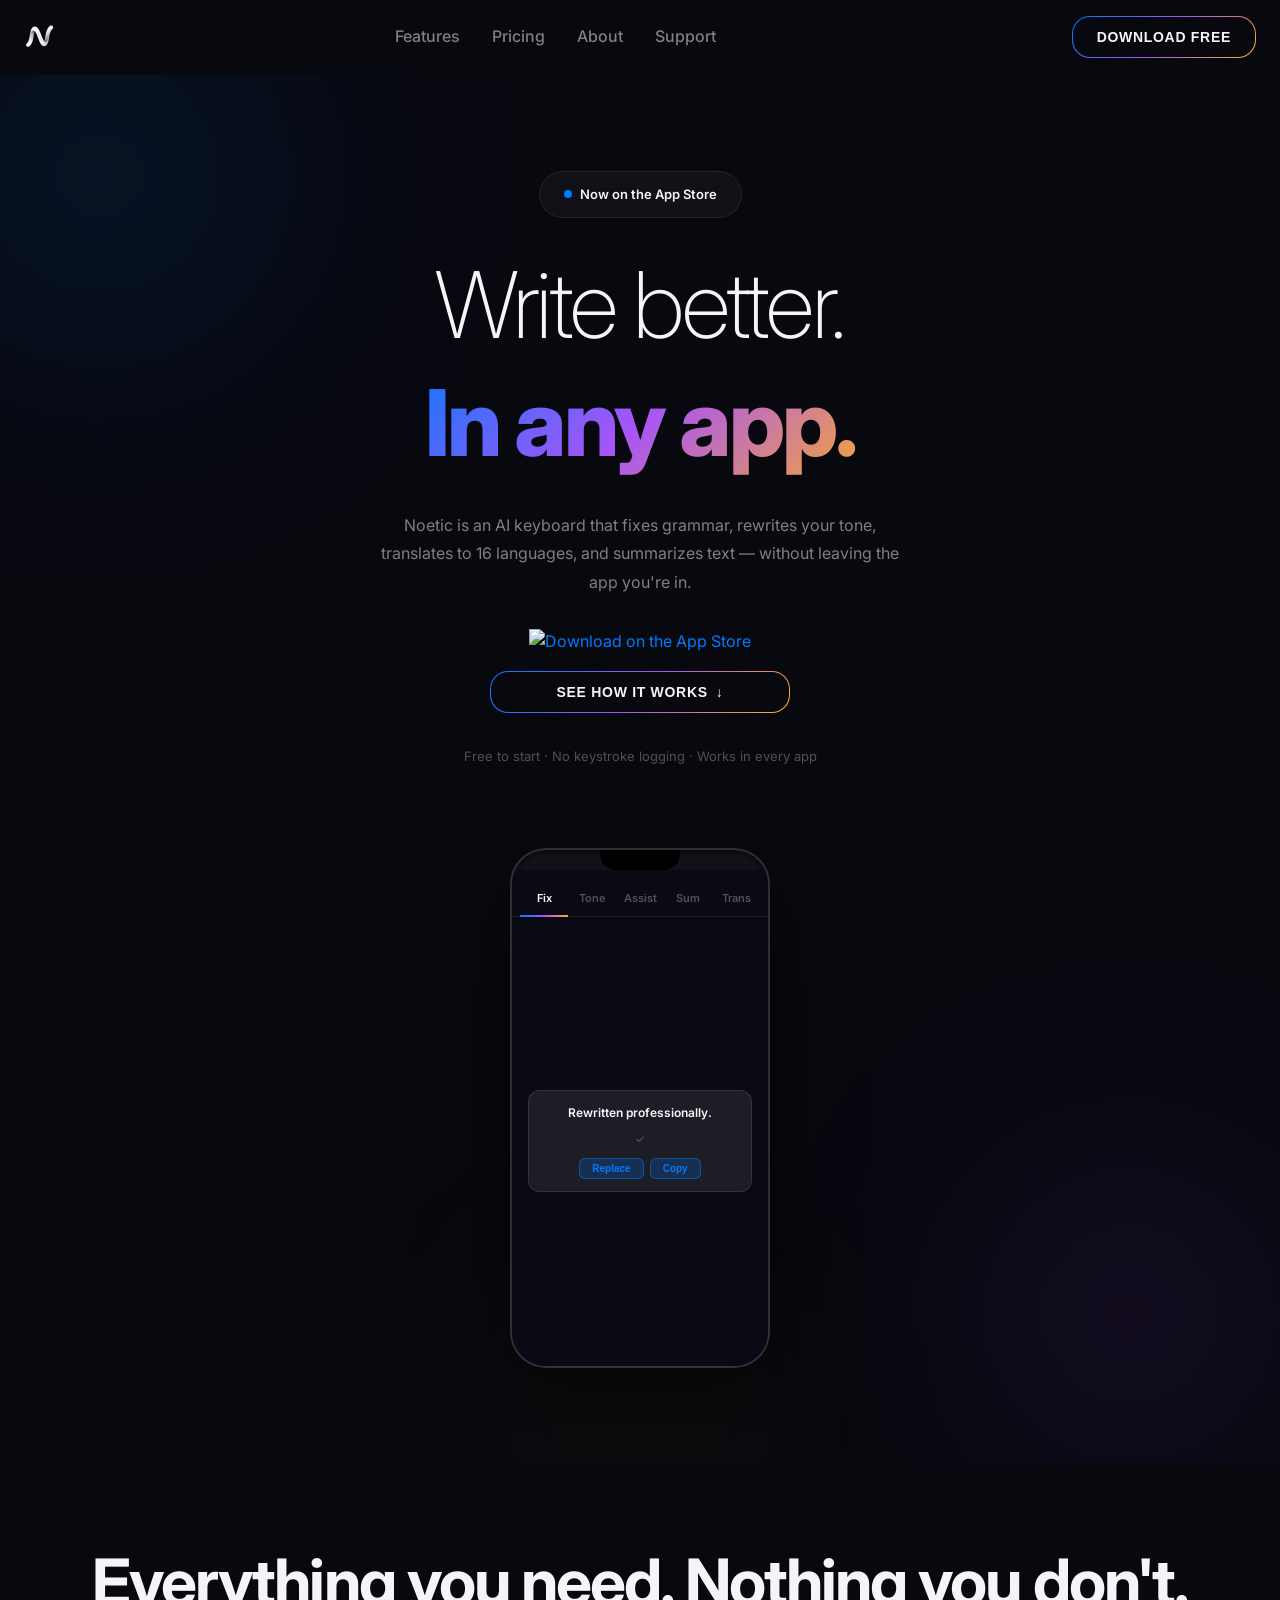
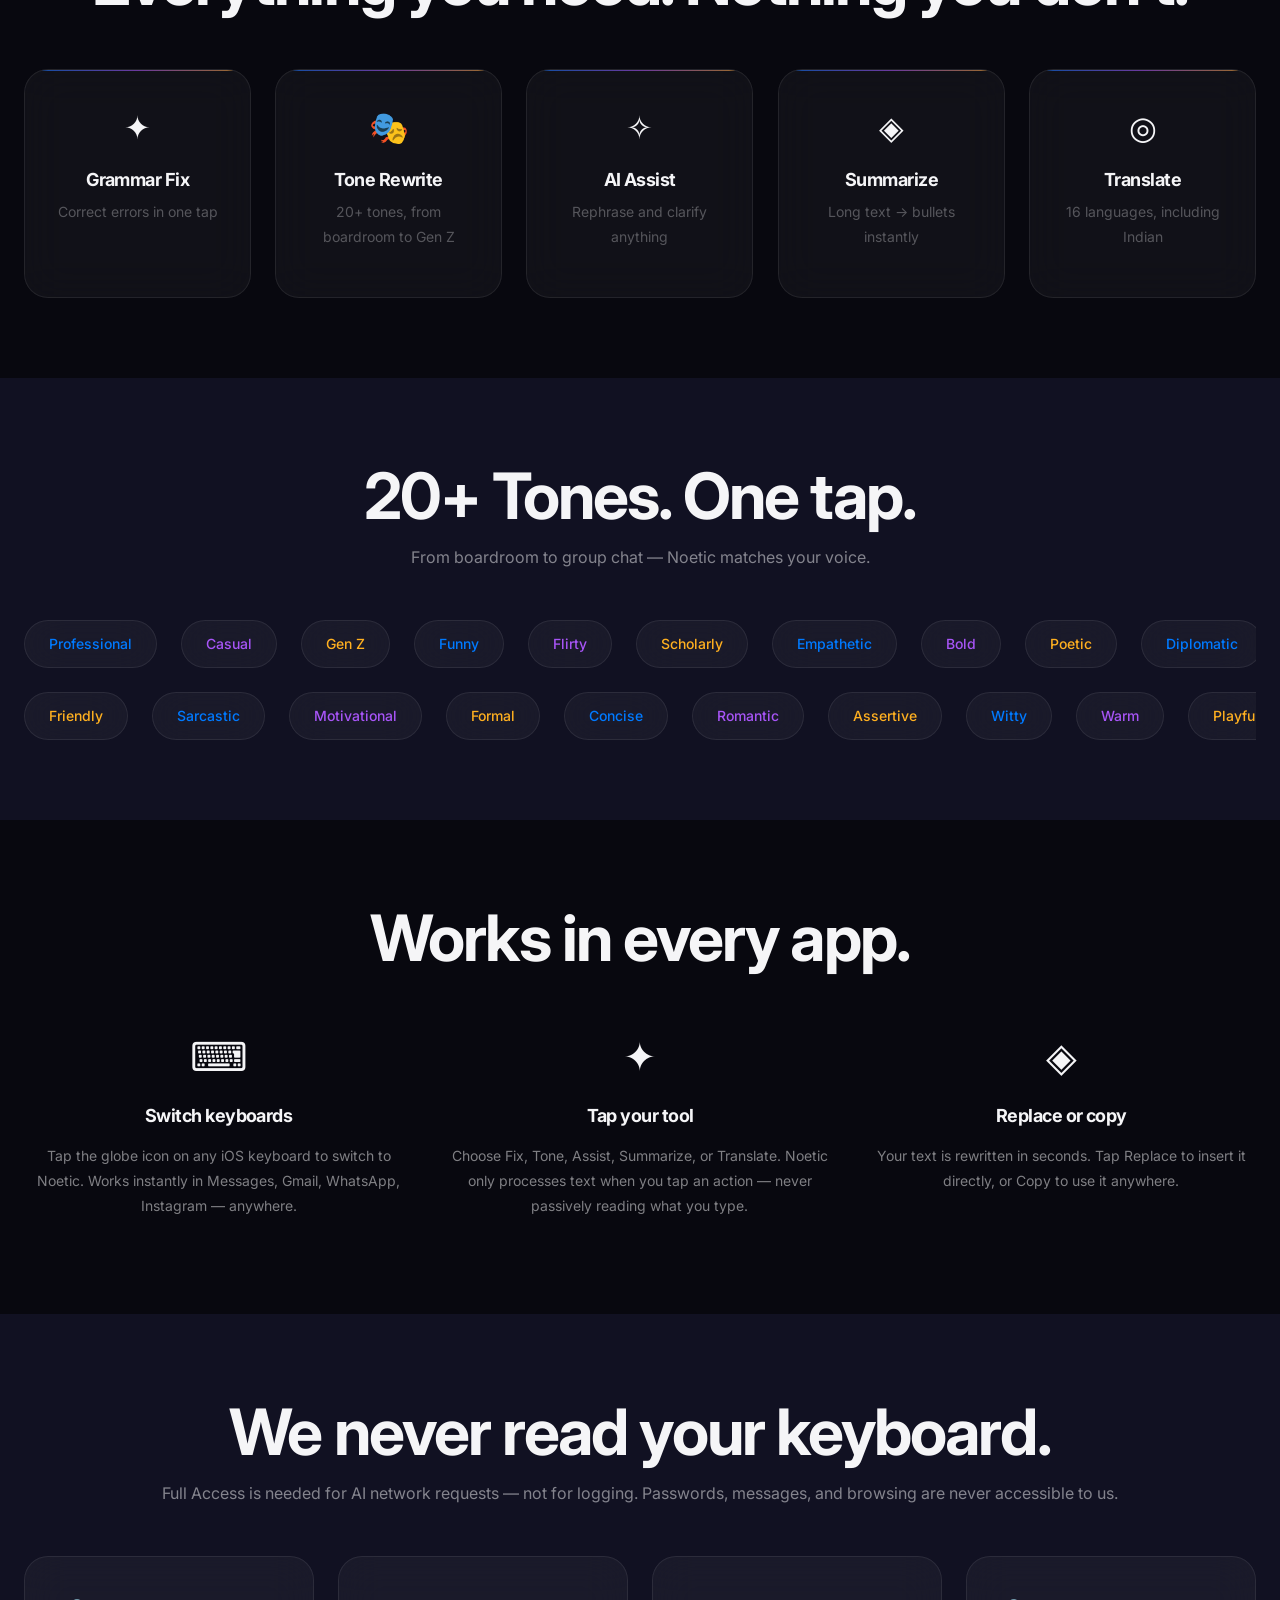
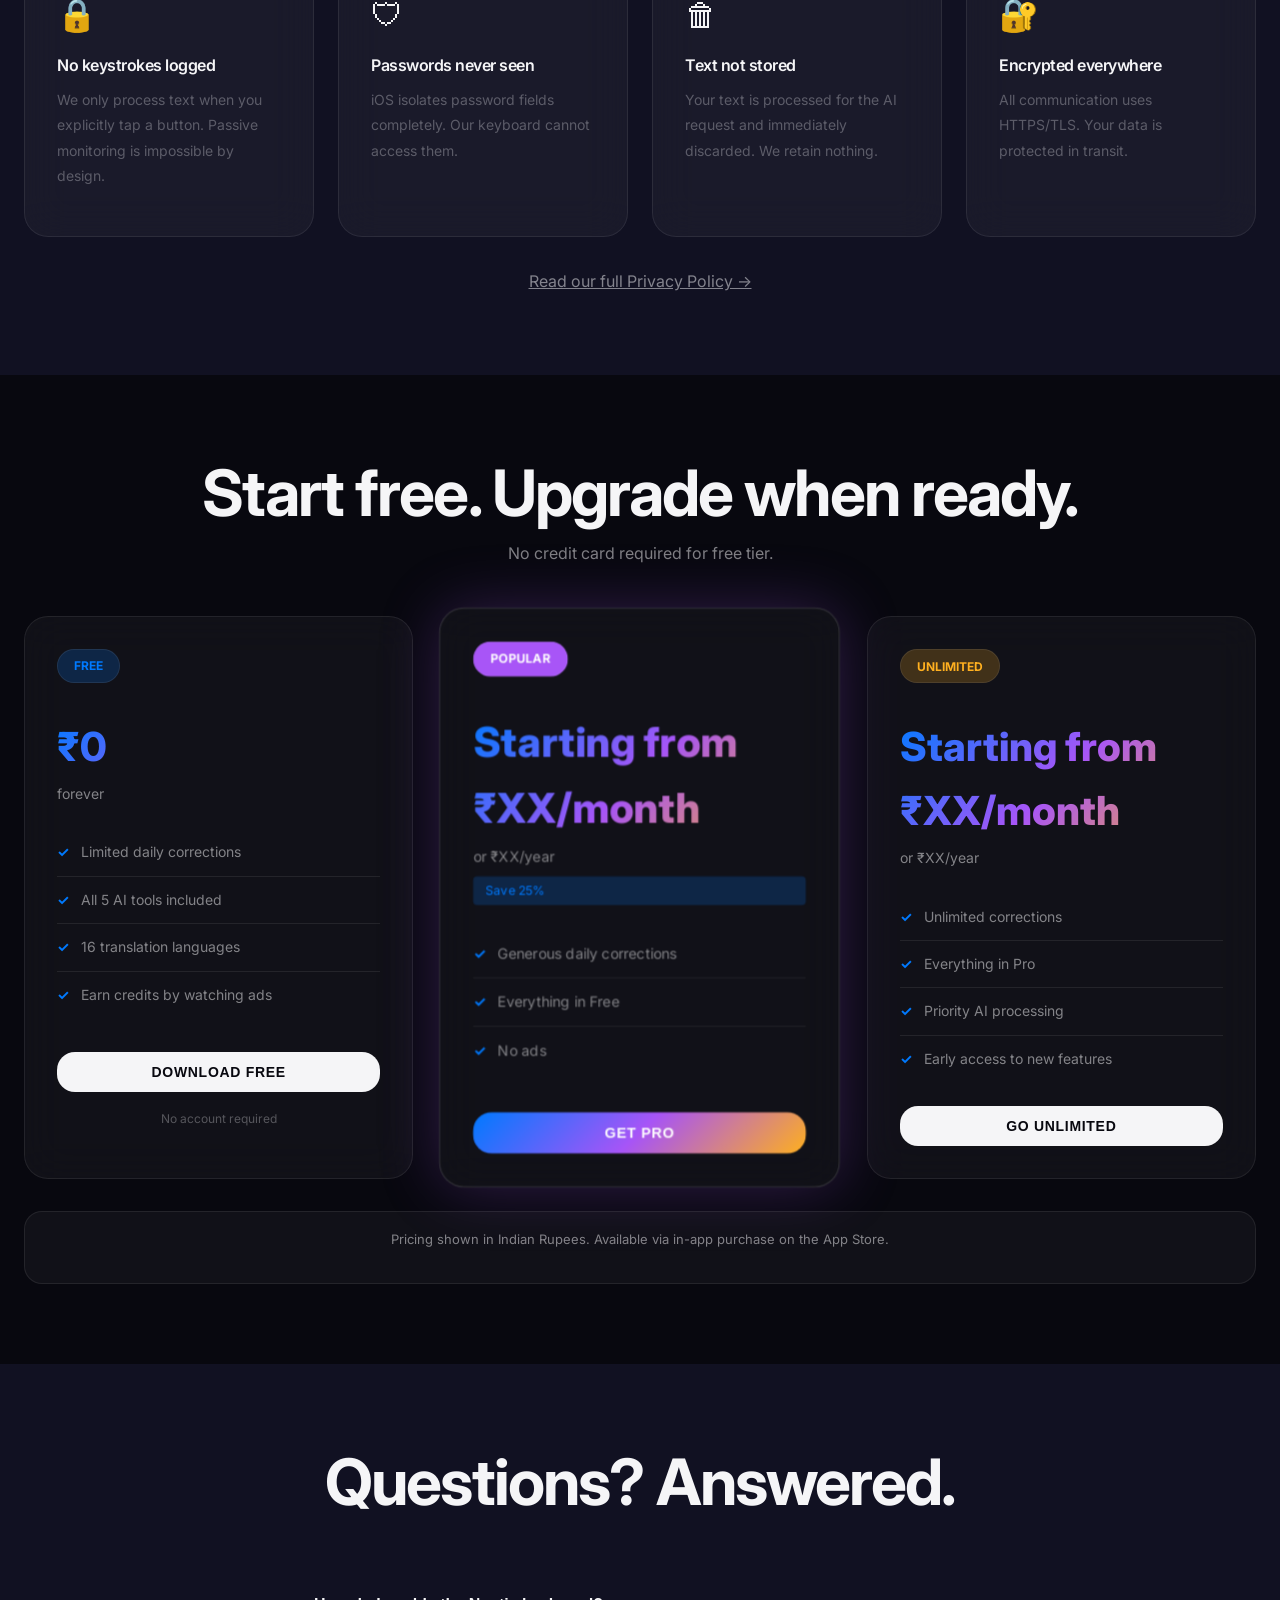
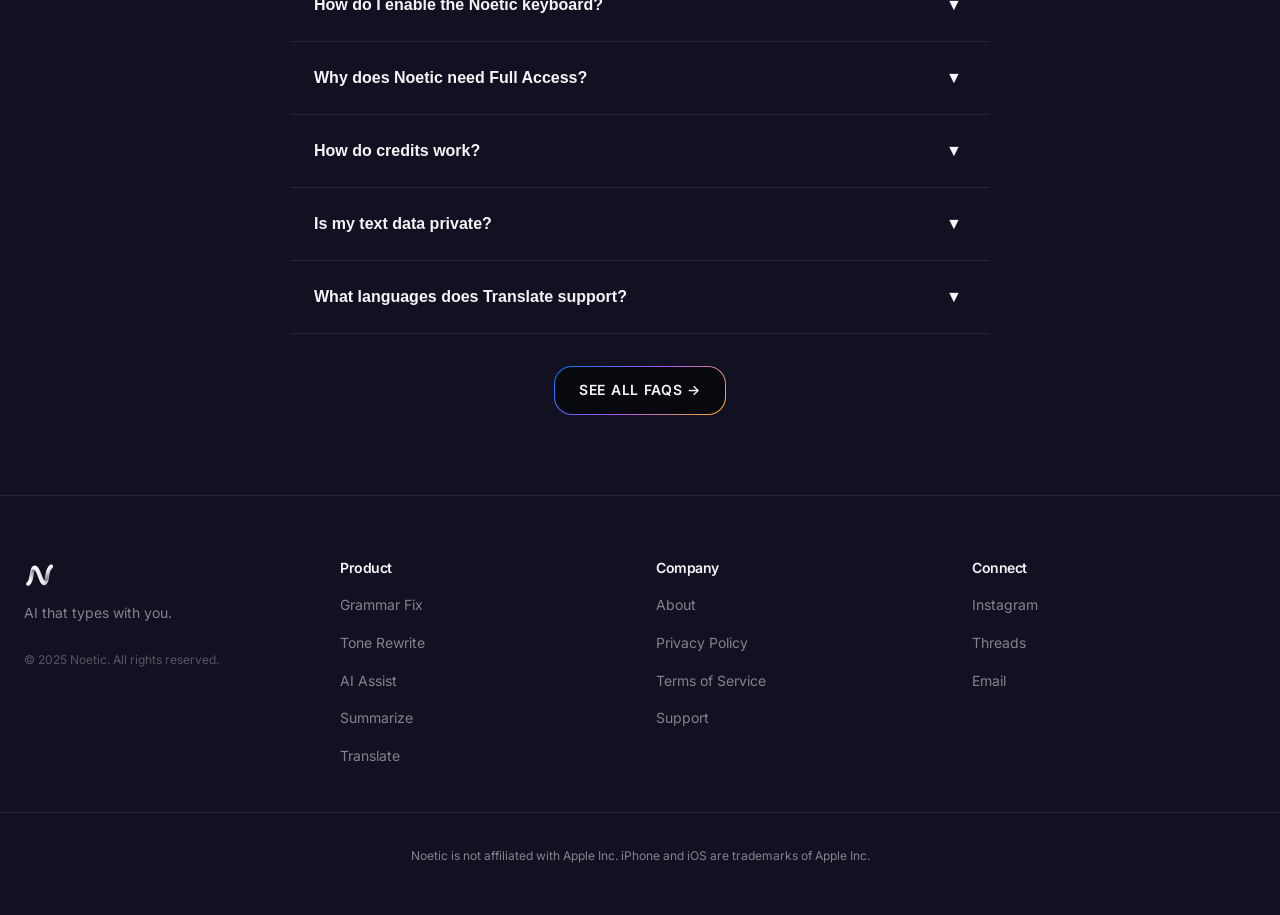
==== index.html @ 7b0540c4 "files added more" ====
<!DOCTYPE html>
<html lang="en">
<head>
  <meta charset="UTF-8">
  <meta name="viewport" content="width=device-width, initial-scale=1.0">
  <meta name="description" content="Noetic — AI-powered keyboard for iPhone. Fix grammar, rewrite tone, translate, and more without leaving the app.">
  <meta property="og:title" content="Noetic — AI Keyboard for iPhone">
  <meta property="og:description" content="AI-powered keyboard that fixes grammar, rewrites tone, translates to 16 languages, and summarizes text.">
  <meta property="og:image" content="noetic-logo.png">
  <meta name="twitter:card" content="summary_large_image">
  <meta name="twitter:title" content="Noetic — AI Keyboard for iPhone">
  <meta name="twitter:description" content="Fix grammar, rewrite tone, translate in any app.">
  <meta name="twitter:image" content="noetic-logo.png">
  <link rel="canonical" href="https://yoursite.com/index.html">
  <link rel="icon" href="noetic-logo.png">
  <title>Noetic — AI Keyboard for iPhone</title>
  <link rel="preconnect" href="https://fonts.googleapis.com">
  <link rel="preconnect" href="https://fonts.gstatic.com" crossorigin>
  <link href="https://fonts.googleapis.com/css2?family=Inter:wght@200;300;400;500;600;700;800&display=swap" rel="stylesheet">
  <link rel="stylesheet" href="style.css">
</head>
<body>

<!-- NAVIGATION -->
<nav>
  <div class="nav-container">
    <div class="nav-logo">
      <img src="noetic-logo.png" alt="Noetic" class="logo-img" loading="lazy" onerror="this.style.display='none'; this.nextElementSibling.style.display='inline';">
      <span class="logo-text" style="display:none;">Noetic</span>
    </div>
    
    <ul class="nav-links" id="nav-links">
      <li><a href="#features">Features</a></li>
      <li><a href="#pricing">Pricing</a></li>
      <li><a href="about.html">About</a></li>
      <li><a href="support.html">Support</a></li>
    </ul>
    
    <button class="btn btn-ghost nav-cta" onclick="window.location.href='#'"><!-- TODO: Replace # with actual App Store URL after approval -->Download Free</button>
    
    <button class="hamburger" id="hamburger">
      <span></span>
      <span></span>
      <span></span>
    </button>
  </div>
  
  <div class="nav-mobile" id="nav-mobile">
    <ul>
      <li><a href="#features">Features</a></li>
      <li><a href="#pricing">Pricing</a></li>
      <li><a href="about.html">About</a></li>
      <li><a href="support.html">Support</a></li>
      <li><a href="#" class="btn btn-ghost" style="width: 100%; text-align: center;">Download Free</a></li>
    </ul>
  </div>
</nav>

<!-- HERO SECTION -->
<section class="section section-hero">
  <div class="orb orb-1"></div>
  <div class="orb orb-2"></div>
  <div class="orb orb-3"></div>
  
  <div class="container" style="position: relative; z-index: 1;">
    <div class="section-content reveal">
      <!-- Badge -->
      <div style="display: flex; justify-content: center; margin-bottom: 2rem;">
        <div class="glass" style="padding: 0.75rem 1.5rem; border-radius: 100px; display: flex; align-items: center; gap: 0.5rem; width: fit-content; margin: 0 auto;">
          <span class="badge-pulse" style="display: inline-block; width: 8px; height: 8px; border-radius: 50%; background: var(--blue);"></span>
          <span style="font-size: 13px; font-weight: 600;">Now on the App Store</span>
        </div>
      </div>
      
      <!-- Headline -->
      <h1 style="text-align: center; margin-bottom: 0.5rem; font-weight: 200;">Write better.</h1>
      <h1 style="text-align: center; margin-bottom: 2rem; background: var(--gradient-brand); -webkit-background-clip: text; -webkit-text-fill-color: transparent; background-clip: text; font-weight: 800;">In any app.</h1>
      
      <!-- Subtext -->
      <p style="text-align: center; font-size: 16px; margin-bottom: 2rem; max-width: 520px; margin-left: auto; margin-right: auto;">Noetic is an AI keyboard that fixes grammar, rewrites your tone, translates to 16 languages, and summarizes text — without leaving the app you're in.</p>
      
      <!-- Buttons -->
      <div style="display: flex; flex-direction: column; gap: 1rem; max-width: 300px; margin: 0 auto; margin-bottom: 2rem;">
        <a href="#" style="display: block; text-align: center;">
          <!-- TODO: Replace # with actual App Store URL after approval -->
          <img src="https://developer.apple.com/assets/elements/badges/download-on-the-app-store.svg"
               alt="Download on the App Store" style="height: 54px; width: auto;">
        </a>
        <button class="btn btn-ghost btn-bounce" style="width: 100%;" onclick="document.querySelector('#how-it-works').scrollIntoView({behavior:'smooth'});">
          See how it works <span class="arrow">↓</span>
        </button>
      </div>
      
      <!-- Trust line -->
      <p style="text-align: center; font-size: 13px; color: var(--text-tertiary);">
        Free to start · No keystroke logging · Works in every app
      </p>
    </div>
  </div>
  
  <!-- iPhone Mockup -->
  <div class="iphone-mockup" style="margin-top: 4rem;">
    <div class="iphone-notch"></div>
    <div class="iphone-screen">
      <div class="iphone-tab-bar">
        <div class="iphone-tab active">Fix</div>
        <div class="iphone-tab">Tone</div>
        <div class="iphone-tab">Assist</div>
        <div class="iphone-tab">Sum</div>
        <div class="iphone-tab">Trans</div>
      </div>
      <div class="iphone-content">
        <div class="iphone-card">
          <div class="iphone-card-title">Rewritten professionally.</div>
          <div style="color: var(--text-tertiary); font-size: 11px; margin-bottom: 8px;">✓</div>
          <div class="iphone-card-buttons">
            <button class="iphone-card-btn">Replace</button>
            <button class="iphone-card-btn">Copy</button>
          </div>
        </div>
      </div>
    </div>
  </div>
</section>

<!-- FEATURE STRIP -->
<section class="section" id="features" style="background: var(--bg); padding: 5rem 0;">
  <div class="container reveal">
    <h2 style="text-align: center; margin-bottom: 3rem;">Everything you need. Nothing you don't.</h2>
    
    <div style="display: grid; grid-template-columns: repeat(auto-fit, minmax(200px, 1fr)); gap: 1.5rem;" class="reveal-group">
      <!-- Card 1 -->
      <div class="glass tilt-card" style="padding: 2rem; text-align: center; border-radius: var(--radius-lg); transition: all 0.3s ease;">
        <div style="font-size: 2rem; margin-bottom: 1rem;">✦</div>
        <h3 style="font-size: 18px; margin-bottom: 0.5rem;">Grammar Fix</h3>
        <p style="font-size: 14px; color: var(--text-tertiary);">Correct errors in one tap</p>
      </div>
      
      <!-- Card 2 -->
      <div class="glass tilt-card" style="padding: 2rem; text-align: center; border-radius: var(--radius-lg); transition: all 0.3s ease;">
        <div style="font-size: 2rem; margin-bottom: 1rem;">🎭</div>
        <h3 style="font-size: 18px; margin-bottom: 0.5rem;">Tone Rewrite</h3>
        <p style="font-size: 14px; color: var(--text-tertiary);">20+ tones, from boardroom to Gen Z</p>
      </div>
      
      <!-- Card 3 -->
      <div class="glass tilt-card" style="padding: 2rem; text-align: center; border-radius: var(--radius-lg); transition: all 0.3s ease;">
        <div style="font-size: 2rem; margin-bottom: 1rem;">✧</div>
        <h3 style="font-size: 18px; margin-bottom: 0.5rem;">AI Assist</h3>
        <p style="font-size: 14px; color: var(--text-tertiary);">Rephrase and clarify anything</p>
      </div>
      
      <!-- Card 4 -->
      <div class="glass tilt-card" style="padding: 2rem; text-align: center; border-radius: var(--radius-lg); transition: all 0.3s ease;">
        <div style="font-size: 2rem; margin-bottom: 1rem;">◈</div>
        <h3 style="font-size: 18px; margin-bottom: 0.5rem;">Summarize</h3>
        <p style="font-size: 14px; color: var(--text-tertiary);">Long text → bullets instantly</p>
      </div>
      
      <!-- Card 5 -->
      <div class="glass tilt-card" style="padding: 2rem; text-align: center; border-radius: var(--radius-lg); transition: all 0.3s ease;">
        <div style="font-size: 2rem; margin-bottom: 1rem;">◎</div>
        <h3 style="font-size: 18px; margin-bottom: 0.5rem;">Translate</h3>
        <p style="font-size: 14px; color: var(--text-tertiary);">16 languages, including Indian</p>
      </div>
    </div>
  </div>
</section>

<!-- TONE SHOWCASE -->
<section class="section" style="background: var(--bg-alt); padding: 5rem 0;">
  <div class="container reveal">
    <h2 style="text-align: center; margin-bottom: 0.5rem;">20+ Tones. One tap.</h2>
    <p style="text-align: center; color: var(--text-secondary); margin-bottom: 3rem; font-size: 16px;">From boardroom to group chat — Noetic matches your voice.</p>
    
    <!-- Marquee Row 1 (Left to Right) -->
    <div class="marquee" style="margin-bottom: 1.5rem;">
      <div class="marquee-track">
        <span class="tone-pill blue">Professional</span>
        <span class="tone-pill violet">Casual</span>
        <span class="tone-pill gold">Gen Z</span>
        <span class="tone-pill blue">Funny</span>
        <span class="tone-pill violet">Flirty</span>
        <span class="tone-pill gold">Scholarly</span>
        <span class="tone-pill blue">Empathetic</span>
        <span class="tone-pill violet">Bold</span>
        <span class="tone-pill gold">Poetic</span>
        <span class="tone-pill blue">Diplomatic</span>
        <!-- Duplicated for continuous scroll -->
        <span class="tone-pill violet">Professional</span>
        <span class="tone-pill gold">Casual</span>
        <span class="tone-pill blue">Gen Z</span>
        <span class="tone-pill violet">Funny</span>
        <span class="tone-pill gold">Flirty</span>
        <span class="tone-pill blue">Scholarly</span>
        <span class="tone-pill violet">Empathetic</span>
        <span class="tone-pill gold">Bold</span>
        <span class="tone-pill blue">Poetic</span>
        <span class="tone-pill violet">Diplomatic</span>
      </div>
    </div>
    
    <!-- Marquee Row 2 (Right to Left) -->
    <div class="marquee">
      <div class="marquee-track reverse">
        <span class="tone-pill gold">Friendly</span>
        <span class="tone-pill blue">Sarcastic</span>
        <span class="tone-pill violet">Motivational</span>
        <span class="tone-pill gold">Formal</span>
        <span class="tone-pill blue">Concise</span>
        <span class="tone-pill violet">Romantic</span>
        <span class="tone-pill gold">Assertive</span>
        <span class="tone-pill blue">Witty</span>
        <span class="tone-pill violet">Warm</span>
        <span class="tone-pill gold">Playful</span>
        <!-- Duplicated for continuous scroll -->
        <span class="tone-pill blue">Friendly</span>
        <span class="tone-pill violet">Sarcastic</span>
        <span class="tone-pill gold">Motivational</span>
        <span class="tone-pill blue">Formal</span>
        <span class="tone-pill violet">Concise</span>
        <span class="tone-pill gold">Romantic</span>
        <span class="tone-pill blue">Assertive</span>
        <span class="tone-pill violet">Witty</span>
        <span class="tone-pill gold">Warm</span>
        <span class="tone-pill blue">Playful</span>
      </div>
    </div>
  </div>
</section>

<!-- HOW IT WORKS -->
<section class="section" id="how-it-works" style="padding: 5rem 0;">
  <div class="container reveal">
    <h2 style="text-align: center; margin-bottom: 3rem;">Works in every app.</h2>
    
    <div style="display: grid; grid-template-columns: repeat(auto-fit, minmax(250px, 1fr)); gap: 2rem;" class="reveal-group">
      <!-- Step 1 -->
      <div style="text-align: center;">
        <div style="font-size: 2.5rem; margin-bottom: 1rem;">⌨</div>
        <h3 style="font-size: 18px; margin-bottom: 1rem;">Switch keyboards</h3>
        <p style="font-size: 14px; color: var(--text-secondary);">Tap the globe icon on any iOS keyboard to switch to Noetic. Works instantly in Messages, Gmail, WhatsApp, Instagram — anywhere.</p>
      </div>
      
      <!-- Step 2 -->
      <div style="text-align: center;">
        <div style="font-size: 2.5rem; margin-bottom: 1rem;">✦</div>
        <h3 style="font-size: 18px; margin-bottom: 1rem;">Tap your tool</h3>
        <p style="font-size: 14px; color: var(--text-secondary);">Choose Fix, Tone, Assist, Summarize, or Translate. Noetic only processes text when you tap an action — never passively reading what you type.</p>
      </div>
      
      <!-- Step 3 -->
      <div style="text-align: center;">
        <div style="font-size: 2.5rem; margin-bottom: 1rem;">◈</div>
        <h3 style="font-size: 18px; margin-bottom: 1rem;">Replace or copy</h3>
        <p style="font-size: 14px; color: var(--text-secondary);">Your text is rewritten in seconds. Tap Replace to insert it directly, or Copy to use it anywhere.</p>
      </div>
    </div>
  </div>
</section>

<!-- PRIVACY PROMISE -->
<section class="section" style="background: var(--bg-alt); padding: 5rem 0;">
  <div class="container reveal">
    <h2 style="text-align: center; margin-bottom: 0.5rem;">We never read your keyboard.</h2>
    <p style="text-align: center; color: var(--text-secondary); margin-bottom: 3rem; font-size: 16px;">Full Access is needed for AI network requests — not for logging. Passwords, messages, and browsing are never accessible to us.</p>
    
    <div style="display: grid; grid-template-columns: repeat(auto-fit, minmax(250px, 1fr)); gap: 1.5rem;" class="reveal-group">
      <!-- Privacy Card 1 -->
      <div class="glass" style="padding: 2rem; border-radius: var(--radius-lg);">
        <div style="font-size: 2rem; margin-bottom: 1rem;">🔒</div>
        <h3 style="font-size: 16px; margin-bottom: 0.75rem; font-weight: 600;">No keystrokes logged</h3>
        <p style="font-size: 14px; color: var(--text-tertiary);">We only process text when you explicitly tap a button. Passive monitoring is impossible by design.</p>
      </div>
      
      <!-- Privacy Card 2 -->
      <div class="glass" style="padding: 2rem; border-radius: var(--radius-lg);">
        <div style="font-size: 2rem; margin-bottom: 1rem;">🛡</div>
        <h3 style="font-size: 16px; margin-bottom: 0.75rem; font-weight: 600;">Passwords never seen</h3>
        <p style="font-size: 14px; color: var(--text-tertiary);">iOS isolates password fields completely. Our keyboard cannot access them.</p>
      </div>
      
      <!-- Privacy Card 3 -->
      <div class="glass" style="padding: 2rem; border-radius: var(--radius-lg);">
        <div style="font-size: 2rem; margin-bottom: 1rem;">🗑</div>
        <h3 style="font-size: 16px; margin-bottom: 0.75rem; font-weight: 600;">Text not stored</h3>
        <p style="font-size: 14px; color: var(--text-tertiary);">Your text is processed for the AI request and immediately discarded. We retain nothing.</p>
      </div>
      
      <!-- Privacy Card 4 -->
      <div class="glass" style="padding: 2rem; border-radius: var(--radius-lg);">
        <div style="font-size: 2rem; margin-bottom: 1rem;">🔐</div>
        <h3 style="font-size: 16px; margin-bottom: 0.75rem; font-weight: 600;">Encrypted everywhere</h3>
        <p style="font-size: 14px; color: var(--text-tertiary);">All communication uses HTTPS/TLS. Your data is protected in transit.</p>
      </div>
    </div>
    
    <div style="text-align: center; margin-top: 2rem;">
      <a href="privacy.html" style="color: var(--text-secondary); text-decoration: underline;">Read our full Privacy Policy →</a>
    </div>
  </div>
</section>

<!-- PRICING SECTION -->
<section class="section" id="pricing" style="padding: 5rem 0;">
  <div class="container reveal">
    <h2 style="text-align: center; margin-bottom: 0.5rem;">Start free. Upgrade when ready.</h2>
    <p style="text-align: center; color: var(--text-secondary); margin-bottom: 3rem;">No credit card required for free tier.</p>
    
    <div style="display: grid; grid-template-columns: repeat(auto-fit, minmax(280px, 1fr)); gap: 2rem; margin-bottom: 2rem;">
      <!-- Free Tier -->
      <div class="pricing-card">
        <div class="pricing-header">
          <div class="pricing-chip blue">FREE</div>
        </div>
        <div class="pricing-price">₹0</div>
        <div class="pricing-subtext">forever</div>
        <ul class="pricing-features">
          <li>Limited daily corrections</li>
          <li>All 5 AI tools included</li>
          <li>16 translation languages</li>
          <li>Earn credits by watching ads</li>
        </ul>
        <button class="btn btn-primary pricing-cta" onclick="window.location.href='#'">Download Free</button>
        <p style="text-align: center; font-size: 12px; color: var(--text-tertiary); margin-top: 1rem;">No account required</p>
      </div>
      
      <!-- Pro Tier -->
      <div class="pricing-card pricing-popular">
        <div class="pricing-header">
          <div class="pricing-chip badge-popular">POPULAR</div>
        </div>
        <div class="pricing-price">Starting from ₹XX/month</div>
        <!-- TODO: Update with actual StoreKit price before launch -->
        <div class="pricing-subtext" style="margin-bottom: 0.5rem;">or ₹XX/year</div>
        <div style="display: inline-block; background: rgba(0,122,255,0.2); border-radius: 4px; padding: 0.25rem 0.75rem; font-size: 12px; color: var(--blue); margin-bottom: 1.5rem;">Save 25%</div>
        <ul class="pricing-features">
          <li>Generous daily corrections</li>
          <li>Everything in Free</li>
          <li>No ads</li>
        </ul>
        <button class="btn btn-gradient pricing-cta" onclick="window.location.href='#'">Get Pro</button>
      </div>
      
      <!-- Premium Tier -->
      <div class="pricing-card">
        <div class="pricing-header">
          <div class="pricing-chip gold">UNLIMITED</div>
        </div>
        <div class="pricing-price">Starting from ₹XX/month</div>
        <!-- TODO: Update with actual StoreKit price before launch -->
        <div class="pricing-subtext">or ₹XX/year</div>
        <ul class="pricing-features">
          <li>Unlimited corrections</li>
          <li>Everything in Pro</li>
          <li>Priority AI processing</li>
          <li>Early access to new features</li>
        </ul>
        <button class="btn btn-primary pricing-cta" onclick="window.location.href='#'">Go Unlimited</button>
      </div>
    </div>
    
    <div style="text-align: center; background: var(--surface); padding: 1rem; border-radius: var(--radius-md); border: 1px solid var(--border);">
      <p style="font-size: 13px; color: var(--text-secondary);">Pricing shown in Indian Rupees. Available via in-app purchase on the App Store.</p>
    </div>
  </div>
</section>

<!-- FAQ SECTION -->
<section class="section" style="background: var(--bg-alt); padding: 5rem 0;">
  <div class="container reveal">
    <h2 style="text-align: center; margin-bottom: 3rem;">Questions? Answered.</h2>
    
    <div style="max-width: 700px; margin: 0 auto;">
      <!-- FAQ Item 1 -->
      <div class="accordion-item">
        <button class="accordion-header">
          <span>How do I enable the Noetic keyboard?</span>
          <div class="accordion-chevron">▼</div>
        </button>
        <div class="accordion-content">
          <div class="accordion-text">Settings → General → Keyboard → Keyboards → Add New Keyboard → Noetic. Then tap Noetic in the list and enable "Allow Full Access."</div>
        </div>
      </div>
      
      <!-- FAQ Item 2 -->
      <div class="accordion-item">
        <button class="accordion-header">
          <span>Why does Noetic need Full Access?</span>
          <div class="accordion-chevron">▼</div>
        </button>
        <div class="accordion-content">
          <div class="accordion-text">Full Access allows the keyboard to connect to the internet for AI processing. Without it, the AI tools cannot function. This permission is never used to log your keystrokes or access your private data.</div>
        </div>
      </div>
      
      <!-- FAQ Item 3 -->
      <div class="accordion-item">
        <button class="accordion-header">
          <span>How do credits work?</span>
          <div class="accordion-chevron">▼</div>
        </button>
        <div class="accordion-content">
          <div class="accordion-text">Every AI action uses one credit. Free users receive a daily credit allowance that resets at midnight. You can earn extra credits by watching a short rewarded video. Pro and Premium subscribers get higher daily limits or unlimited usage.</div>
          <!-- TODO: Confirm exact credit limits from codebase before launch -->
        </div>
      </div>
      
      <!-- FAQ Item 4 -->
      <div class="accordion-item">
        <button class="accordion-header">
          <span>Is my text data private?</span>
          <div class="accordion-chevron">▼</div>
        </button>
        <div class="accordion-content">
          <div class="accordion-text">Yes. We only send text to our AI when you explicitly tap an action button. We never log what you type passively. Processed text is discarded immediately and not stored.</div>
        </div>
      </div>
      
      <!-- FAQ Item 5 -->
      <div class="accordion-item">
        <button class="accordion-header">
          <span>What languages does Translate support?</span>
          <div class="accordion-chevron">▼</div>
        </button>
        <div class="accordion-content">
          <div class="accordion-text">English, Hindi, Spanish, French, German, Arabic, Chinese, Japanese, Korean, Portuguese, Tamil, Telugu, Malayalam, Bengali, Kannada, and Italian — 16 languages total.</div>
        </div>
      </div>
    </div>
    
    <div style="text-align: center; margin-top: 2rem;">
      <a href="support.html" class="btn btn-ghost" style="display: inline-flex;">See all FAQs →</a>
    </div>
  </div>
</section>

<!-- FOOTER -->
<footer>
  <div class="footer-content">
    <!-- Column 1: Logo -->
    <div class="footer-column">
      <div class="footer-logo">
        <img src="noetic-logo.png" alt="Noetic" class="logo-img" style="width: 32px; height: 32px;" loading="lazy" onerror="this.style.display='none'; this.nextElementSibling.style.display='inline';">
        <span class="logo-text" style="display:none; font-weight: 700;">Noetic</span>
        <p class="footer-tagline">AI that types with you.</p>
        <p class="footer-copyright">© 2025 Noetic. All rights reserved.</p>
      </div>
    </div>
    
    <!-- Column 2: Product -->
    <div class="footer-column">
      <h4>Product</h4>
      <ul>
        <li><a href="#features">Grammar Fix</a></li>
        <li><a href="#features">Tone Rewrite</a></li>
        <li><a href="#features">AI Assist</a></li>
        <li><a href="#features">Summarize</a></li>
        <li><a href="#features">Translate</a></li>
      </ul>
    </div>
    
    <!-- Column 3: Company -->
    <div class="footer-column">
      <h4>Company</h4>
      <ul>
        <li><a href="about.html">About</a></li>
        <li><a href="privacy.html">Privacy Policy</a></li>
        <li><a href="terms.html">Terms of Service</a></li>
        <li><a href="support.html">Support</a></li>
      </ul>
    </div>
    
    <!-- Column 4: Connect -->
    <div class="footer-column">
      <h4>Connect</h4>
      <ul>
        <li><a href="https://www.instagram.com/noetic_aikeyboard" target="_blank" rel="noopener noreferrer">Instagram</a></li>
        <li><a href="https://www.threads.com/@noetic_aikeyboard" target="_blank" rel="noopener noreferrer">Threads</a></li>
        <li><a href="mailto:noeticaikeyboard@gmail.com">Email</a></li>
      </ul>
    </div>
  </div>
  
  <div class="footer-bottom">
    <p>Noetic is not affiliated with Apple Inc. iPhone and iOS are trademarks of Apple Inc.</p>
  </div>
</footer>

<script src="animations.js"></script>
</body>
</html>
---- style.css ----
/* CSS RESET */
* {
  margin: 0;
  padding: 0;
  box-sizing: border-box;
}

html {
  scroll-behavior: smooth;
}

:root {
  --nav-height: 64px;
  /* Colors */
  --bg: #08080F;
  --bg-alt: #111122;
  --surface: rgba(255,255,255,0.04);
  --surface-hover: rgba(255,255,255,0.07);
  --border: rgba(255,255,255,0.08);
  --border-hover: rgba(255,255,255,0.16);
  --text-primary: #F5F5F7;
  --text-secondary: rgba(245,245,247,0.5);
  --text-tertiary: rgba(245,245,247,0.3);
  --blue: #007AFF;
  --violet: #A855F7;
  --gold: #FFB020;
  --gradient-brand: linear-gradient(135deg, #007AFF 0%, #A855F7 50%, #FFB020 100%);
  --glow-blue: 0 0 60px rgba(0,122,255,0.25);
  --glow-violet: 0 0 60px rgba(168,85,247,0.25);
  --glow-gold: 0 0 60px rgba(255,176,32,0.2);
  
  /* Spacing */
  --radius-sm: 12px;
  --radius-md: 18px;
  --radius-lg: 24px;
  --radius-xl: 32px;
}

body {
  background-color: var(--bg);
  color: var(--text-primary);
  font-family: 'Inter', -apple-system, BlinkMacSystemFont, 'Segoe UI', sans-serif;
  font-size: 16px;
  line-height: 1.6;
  font-weight: 400;
  overflow-x: hidden;
}

/* TYPOGRAPHY */
h1, h2, h3, h4, h5, h6 {
  font-weight: 700;
  line-height: 1.2;
  letter-spacing: -0.03em;
}

h1 {
  font-size: clamp(48px, 8vw, 92px);
}

h2 {
  font-size: clamp(36px, 6vw, 64px);
  margin-bottom: 1rem;
}

h3 {
  font-size: clamp(24px, 4vw, 36px);
  margin-bottom: 0.75rem;
}

p {
  color: var(--text-secondary);
  line-height: 1.8;
  margin-bottom: 1rem;
}

.hero-headline-gradient {
  font-size: clamp(48px, 8vw, 92px);
  font-weight: 800;
  line-height: 1.2;
  letter-spacing: -0.03em;
  text-align: center;
  margin-bottom: 2rem;
  background: var(--gradient-brand);
  -webkit-background-clip: text;
  -webkit-text-fill-color: transparent;
  background-clip: text;
}

a {
  color: var(--blue);
  text-decoration: none;
  transition: color 0.3s ease;
}

a:hover {
  color: var(--violet);
}

/* BUTTONS */
.btn {
  display: inline-flex;
  align-items: center;
  justify-content: center;
  gap: 0.5rem;
  padding: 12px 24px;
  border-radius: var(--radius-md);
  border: none;
  cursor: pointer;
  font-weight: 600;
  font-size: 14px;
  transition: all 0.3s ease;
  text-transform: uppercase;
  letter-spacing: 0.05em;
}

.btn-primary {
  background-color: var(--text-primary);
  color: var(--bg);
  font-weight: 600;
}

.btn-primary:hover {
  opacity: 0.9;
  transform: translateY(-2px);
}

.btn-ghost {
background: linear-gradient(var(--bg), var(--bg)) padding-box,
            var(--gradient-brand) border-box;
border: 1px solid transparent;
color: var(--text-primary);
}

.btn-ghost:hover {
  background: linear-gradient(var(--bg), var(--bg)) padding-box, var(--gradient-brand) border-box;
  box-shadow: var(--glow-violet);
  transform: translateY(-2px);
}

.btn-gradient {
  background: var(--gradient-brand);
  color: white;
  font-weight: 600;
}

.btn-gradient:hover {
  opacity: 0.9;
  transform: translateY(-2px);
  box-shadow: var(--glow-violet);
}

.btn-sm {
  padding: 8px 16px;
  font-size: 12px;
}

.hero-buttons {
  display: flex;
  flex-direction: row;
  gap: 1rem;
  justify-content: center;
  flex-wrap: wrap;
  max-width: 500px;
  margin: 0 auto;
  margin-bottom: 2rem;
}

.hero-buttons .btn {
  width: auto;
  min-width: 200px;
}

.step-number {
  font-size: clamp(48px, 6vw, 72px);
  font-weight: 800;
  background: var(--gradient-brand);
  -webkit-background-clip: text;
  -webkit-text-fill-color: transparent;
  background-clip: text;
  line-height: 1;
  margin-bottom: 1rem;
  letter-spacing: -0.05em;
}

/* GLASS CARDS */
.glass {
  background: var(--surface);
  backdrop-filter: blur(20px);
  border: 1px solid var(--border);
  border-radius: var(--radius-md);
  transition: all 0.3s ease;
}

.glass:hover {
  background: var(--surface-hover);
  border-color: var(--border-hover);
}

.glass.tilt-card {
  position: relative;
  overflow: hidden;
}

.glass.tilt-card::before {
  content: '';
  position: absolute;
  top: 0;
  left: 0;
  right: 0;
  height: 1px;
  background: var(--gradient-brand);
  opacity: 0.6;
  transition: opacity 0.3s ease;
}

.glass.tilt-card:hover::before {
  opacity: 1;
}

/* ANIMATIONS & TRANSITIONS */
@media (prefers-reduced-motion: no-preference) {
  /* Scroll Reveal */
  .reveal {
    opacity: 0;
    transform: translateY(30px);
    transition: opacity 0.7s ease, transform 0.7s ease;
  }

  .reveal.visible {
    opacity: 1;
    transform: translateY(0);
  }

  .reveal-group > * {
    opacity: 0;
    transform: translateY(30px);
    transition: opacity 0.7s ease, transform 0.7s ease;
  }

  .reveal-group.visible > * {
    opacity: 1;
    transform: translateY(0);
  }

  .reveal-group > *:nth-child(1) { transition-delay: 0ms; }
  .reveal-group > *:nth-child(2) { transition-delay: 100ms; }
  .reveal-group > *:nth-child(3) { transition-delay: 200ms; }
  .reveal-group > *:nth-child(4) { transition-delay: 300ms; }
  .reveal-group > *:nth-child(5) { transition-delay: 400ms; }
  .reveal-group > *:nth-child(6) { transition-delay: 500ms; }

  /* Tilt Card */
  .tilt-card {
    transform-style: preserve-3d;
    will-change: transform;
    transition: transform 0.5s ease;
  }

  /* Marquee */
  @keyframes scroll-left {
    from {
      transform: translateX(0);
    }
    to {
      transform: translateX(-50%);
    }
  }

  @keyframes scroll-right {
    from {
      transform: translateX(-50%);
    }
    to {
      transform: translateX(0);
    }
  }

  .marquee-track {
    animation: scroll-left 28s linear infinite;
    will-change: transform;
  }

  .marquee-track.reverse {
    animation: scroll-right 38s linear infinite;
  }

  .marquee-track:hover {
    animation-play-state: paused;
  }

  /* iPhone Floating */
  @keyframes float {
    0%, 100% {
      transform: translateY(0px);
    }
    50% {
      transform: translateY(-8px);
    }
  }

  .iphone-mockup {
    animation: float 3.5s ease-in-out infinite;
  }

  /* Drift Orbs */
  @keyframes drift-1 {
    0%, 100% {
      transform: translate(0, 0);
    }
    25% {
      transform: translate(30px, -40px);
    }
    50% {
      transform: translate(60px, 0);
    }
    75% {
      transform: translate(30px, 40px);
    }
  }

  @keyframes drift-2 {
    0%, 100% {
      transform: translate(0, 0);
    }
    33% {
      transform: translate(-50px, 30px);
    }
    66% {
      transform: translate(50px, -30px);
    }
  }

  @keyframes drift-3 {
    0%, 100% {
      transform: translate(0, 0);
    }
    40% {
      transform: translate(40px, 50px);
    }
    80% {
      transform: translate(-40px, -50px);
    }
  }

  /* Pulse Glow */
  @keyframes pulse-glow {
    0%, 100% {
      box-shadow: 0 0 20px rgba(0,122,255,0.5);
    }
    50% {
      box-shadow: 0 0 40px rgba(0,122,255,0.8);
    }
  }

  .badge-pulse {
    animation: pulse-glow 2s ease-in-out infinite;
  }

  /* Arrow Bounce */
  @keyframes bounce-arrow {
    0%, 100% {
      transform: translateY(0);
    }
    50% {
      transform: translateY(4px);
    }
  }

  .btn-bounce:hover .arrow {
    animation: bounce-arrow 0.6s ease-in-out infinite;
  }

  /* Success Checkmark */
  @keyframes checkmark-draw {
    0% {
      stroke-dashoffset: 60;
    }
    100% {
      stroke-dashoffset: 0;
    }
  }

  .checkmark {
    stroke-dasharray: 60;
    animation: checkmark-draw 0.6s ease-in-out forwards;
  }
}

/* Accordion */
.accordion-item {
  border-bottom: 1px solid var(--border);
  overflow: hidden;
}

.accordion-header {
  padding: 1.5rem;
  cursor: pointer;
  display: flex;
  justify-content: space-between;
  align-items: center;
  background: transparent;
  border: none;
  color: var(--text-primary);
  font-size: 16px;
  font-weight: 600;
  width: 100%;
  text-align: left;
  transition: background-color 0.3s ease;
}

.accordion-header:hover {
  background-color: var(--surface);
}

.accordion-chevron {
  width: 24px;
  height: 24px;
  display: flex;
  align-items: center;
  justify-content: center;
  transition: transform 0.3s ease;
}

.accordion-item.open .accordion-chevron {
  transform: rotate(180deg);
}

.accordion-content {
  max-height: 0;
  overflow: hidden;
  transition: max-height 0.3s ease;
  padding: 0 1.5rem;
}

.accordion-item.open .accordion-content {
  padding: 0 1.5rem 1.5rem 1.5rem;
}

.accordion-text {
  color: var(--text-secondary);
  line-height: 1.8;
  font-size: 14px;
}

/* Form Styles */
.form-group {
  margin-bottom: 1.5rem;
  display: flex;
  flex-direction: column;
}

.form-group label {
  display: block;
  margin-bottom: 0.5rem;
  color: var(--text-primary);
  font-weight: 500;
  font-size: 14px;
}

.form-group input,
.form-group select,
.form-group textarea {
  width: 100%;
  background: var(--surface);
  border: 1px solid var(--border);
  border-radius: var(--radius-md);
  color: var(--text-primary);
  padding: 12px;
  font-family: 'Inter', sans-serif;
  font-size: 14px;
  transition: all 0.3s ease;
  backdrop-filter: blur(20px);
}

.form-group input:focus,
.form-group select:focus,
.form-group textarea:focus {
  outline: none;
  border-color: var(--violet);
  background: var(--surface-hover);
  box-shadow: 0 0 20px rgba(168,85,247,0.2);
}

.form-group textarea {
  resize: vertical;
  min-height: 120px;
}

/* Pricing Cards */
.pricing-card {
  background: var(--surface);
  backdrop-filter: blur(20px);
  border: 1px solid var(--border);
  border-radius: var(--radius-lg);
  padding: 2rem;
  display: flex;
  flex-direction: column;
  transition: all 0.3s ease;
}

.pricing-card:hover {
  border-color: var(--border-hover);
}

.pricing-popular {
  border-color: var(--border-hover);
  box-shadow: var(--glow-violet);
  transform: scale(1.03);
}

.pricing-premium {
  border-color: rgba(255,176,32,0.3);
  box-shadow: var(--glow-gold);
}

.pricing-premium:hover {
  box-shadow: 0 0 80px rgba(255,176,32,0.35);
}

.pricing-header {
  display: flex;
  justify-content: space-between;
  align-items: center;
  margin-bottom: 2rem;
}

.pricing-chip {
  background: rgba(168,85,247,0.2);
  border: 1px solid var(--border);
  border-radius: 100px;
  padding: 0.4rem 1rem;
  font-size: 12px;
  font-weight: 700;
  color: var(--violet);
}

.pricing-chip.blue {
  background: rgba(0,122,255,0.2);
  color: var(--blue);
}

.pricing-chip.gold {
  background: rgba(255,176,32,0.2);
  color: var(--gold);
}

.pricing-chip.badge-popular {
  background: var(--violet);
  color: white;
  animation: pulse-glow 2s ease-in-out infinite;
}

.pricing-price {
  font-size: 2.5rem;
  font-weight: 800;
  margin-bottom: 0.25rem;
  background: var(--gradient-brand);
  -webkit-background-clip: text;
  -webkit-text-fill-color: transparent;
  background-clip: text;
}

.pricing-subtext {
  color: var(--text-secondary);
  font-size: 14px;
  margin-bottom: 1.5rem;
}

.pricing-features {
  flex: 1;
  margin-bottom: 1.5rem;
}

.pricing-features li {
  list-style: none;
  padding: 0.75rem 0;
  color: var(--text-secondary);
  font-size: 14px;
  border-bottom: 1px solid var(--border);
  display: flex;
  align-items: center;
}

.pricing-features li:before {
  content: '✓';
  display: inline-block;
  color: var(--blue);
  margin-right: 0.75rem;
  font-weight: bold;
}

.pricing-features li:last-child {
  border-bottom: none;
}

.pricing-cta {
  width: 100%;
  margin-top: auto;
}

/* Marquee Container */
.marquee {
  overflow: hidden;
}

.marquee-content {
  display: flex;
  width: fit-content;
}

.marquee-track {
  display: flex;
  gap: 1.5rem;
  width: fit-content;
  min-width: 200%;
}

.tone-pill {
  background: var(--surface);
  backdrop-filter: blur(20px);
  border: 1px solid var(--border);
  border-radius: 100px;
  padding: 0.75rem 1.5rem;
  white-space: nowrap;
  font-weight: 500;
  font-size: 14px;
  flex-shrink: 0;
  transition: all 0.3s ease;
}

.tone-pill:hover {
  border-color: var(--border-hover);
  background: var(--surface-hover);
}

.tone-pill.blue { color: var(--blue); }
.tone-pill.violet { color: var(--violet); }
.tone-pill.gold { color: var(--gold); }

/* iPhone Mockup */
.iphone-mockup {
  width: 260px;
  height: 520px;
  margin: 2rem auto;
  border-radius: 36px;
  border: 2px solid rgba(255,255,255,0.12);
  background: rgba(255,255,255,0.04);
  box-shadow: inset 0 0 0 4px rgba(0,0,0,0.3), 0 40px 80px rgba(0,0,0,0.6);
  position: relative;
  overflow: hidden;
  display: flex;
  flex-direction: column;
}

.iphone-notch {
  width: 80px;
  height: 20px;
  background: #000;
  border-radius: 0 0 16px 16px;
  margin: 0 auto;
  z-index: 10;
}

.iphone-screen {
  flex: 1;
  background: #0A0A14;
  display: flex;
  flex-direction: column;
  overflow: hidden;
  padding-top: 12px;
}

.iphone-tab-bar {
  display: flex;
  border-bottom: 1px solid var(--border);
  font-size: 11px;
  font-weight: 600;
  color: var(--text-tertiary);
  padding: 0 8px;
}

.iphone-tab {
  flex: 1;
  text-align: center;
  padding: 8px 0;
  position: relative;
  cursor: pointer;
  transition: color 0.3s ease;
}

.iphone-tab.active {
  color: var(--text-primary);
}

.iphone-tab.active:after {
  content: '';
  position: absolute;
  bottom: -1px;
  left: 0;
  right: 0;
  height: 2px;
  background: var(--gradient-brand);
}

.iphone-content {
  flex: 1;
  display: flex;
  align-items: center;
  justify-content: center;
  padding: 16px;
}

.iphone-card {
  background: rgba(255,255,255,0.08);
  border: 1px solid rgba(255,255,255,0.1);
  border-radius: 12px;
  padding: 12px;
  text-align: center;
  font-size: 12px;
  width: 100%;
}

.iphone-card-title {
  color: var(--text-primary);
  font-weight: 600;
  margin-bottom: 8px;
}

.iphone-card-buttons {
  display: flex;
  gap: 6px;
  justify-content: center;
  margin-top: 10px;
}

.iphone-card-btn {
  background: rgba(0,122,255,0.2);
  border: 1px solid rgba(0,122,255,0.5);
  border-radius: 6px;
  color: var(--blue);
  padding: 4px 12px;
  font-size: 10px;
  font-weight: 600;
  cursor: pointer;
  transition: all 0.3s ease;
}

.iphone-card-btn:hover {
  background: rgba(0,122,255,0.4);
}

/* Ambient Orbs */
.orb {
  position: absolute;
  border-radius: 50%;
  filter: blur(100px);
  pointer-events: none;
  z-index: 0;
}

.orb-1 {
  width: 600px;
  height: 600px;
  background: radial-gradient(circle, rgba(0,122,255,0.15) 0%, transparent 70%);
  top: -200px;
  left: -200px;
}

.orb-2 {
  width: 500px;
  height: 500px;
  background: radial-gradient(circle, rgba(168,85,247,0.12) 0%, transparent 70%);
  bottom: -100px;
  right: -100px;
}

.orb-3 {
  width: 400px;
  height: 400px;
  background: radial-gradient(circle, rgba(255,176,32,0.08) 0%, transparent 70%);
  bottom: -150px;
  left: 50%;
  transform: translateX(-50%);
}

@media (prefers-reduced-motion: no-preference) {
  .orb-1 {
    animation: drift-1 25s ease-in-out infinite;
  }

  .orb-2 {
    animation: drift-2 30s ease-in-out infinite;
  }

  .orb-3 {
    animation: drift-3 20s ease-in-out infinite;
  }
}

/* LAYOUT */
.container {
  max-width: 1280px;
  margin: 0 auto;
  padding: 0 1.5rem;
}

.section {
  padding: 5rem 0;
  position: relative;
  overflow: hidden;
}

.section-hero {
  min-height: 100vh;
  display: flex;
  flex-direction: column;
  align-items: center;
  justify-content: center;
  position: relative;
  padding: 6rem 0 4rem 0;
}

.section-content {
  max-width: 700px;
  margin: 0 auto;
}

/* Navigation */
nav {
  position: sticky;
  top: 0;
  z-index: 100;
  backdrop-filter: none;
  background: transparent;
  border-bottom: 1px solid transparent;
  transition: all 0.3s ease;
}

nav.scrolled {
  backdrop-filter: blur(24px);
  background: rgba(8,8,15,0.8);
  border-bottom: 1px solid var(--border);
}

.nav-container {
  max-width: 1280px;
  margin: 0 auto;
  padding: 1rem 1.5rem;
  display: flex;
  justify-content: space-between;
  align-items: center;
}

.nav-logo {
  font-size: 1.5rem;
  font-weight: 700;
  display: flex;
  align-items: center;
  gap: 0.5rem;
}

.logo-img {
  width: 32px;
  height: 32px;
}

.logo-text {
  background: var(--gradient-brand);
  -webkit-background-clip: text;
  -webkit-text-fill-color: transparent;
  background-clip: text;
}

.nav-links {
  display: flex;
  list-style: none;
  gap: 2rem;
}

.nav-links a {
  color: var(--text-secondary);
  font-weight: 500;
  transition: color 0.3s ease;
}

.nav-links a:hover {
  color: var(--text-primary);
}

.nav-cta {
  margin-left: 1rem;
}

.hamburger {
  display: none;
  flex-direction: column;
  gap: 6px;
  cursor: pointer;
  border: none;
  background: none;
  padding: 0;
}

.hamburger span {
  width: 24px;
  height: 2px;
  background: var(--text-primary);
  border-radius: 2px;
  transition: all 0.3s ease;
}

.hamburger.active span:nth-child(1) {
  transform: rotate(45deg) translateY(12px);
}

.hamburger.active span:nth-child(2) {
  opacity: 0;
}

.hamburger.active span:nth-child(3) {
  transform: rotate(-45deg) translateY(-12px);
}

.nav-mobile {
  display: none;
  position: fixed;
  top: var(--nav-height);
  left: 0;
  right: 0;
  background: rgba(8,8,15,0.95);
  backdrop-filter: blur(24px);
  border-top: 1px solid var(--border);
  max-height: 0;
  overflow: hidden;
  transition: max-height 0.3s ease;
  z-index: 99;
}

.nav-mobile.open {
  display: block;
  max-height: 400px;
}

.nav-mobile ul {
  list-style: none;
  padding: 1rem;
  display: flex;
  flex-direction: column;
  gap: 1rem;
}

.nav-mobile a {
  color: var(--text-secondary);
  font-weight: 500;
  display: block;
  padding: 0.75rem;
  transition: color 0.3s ease;
}

.nav-mobile a:hover {
  color: var(--text-primary);
}

/* Footer */
footer {
  background: var(--bg-alt);
  border-top: 1px solid var(--border);
  padding: 4rem 0 2rem 0;
  position: relative;
}

.footer-content {
  max-width: 1280px;
  margin: 0 auto;
  padding: 0 1.5rem;
  display: grid;
  grid-template-columns: repeat(auto-fit, minmax(200px, 1fr));
  gap: 2rem;
  margin-bottom: 2rem;
}

.footer-column h4 {
  font-size: 14px;
  font-weight: 600;
  margin-bottom: 1rem;
  color: var(--text-primary);
}

.footer-column ul {
  list-style: none;
}

.footer-column li {
  margin-bottom: 0.75rem;
}

.footer-column a {
  color: var(--text-secondary);
  font-size: 14px;
  transition: color 0.3s ease;
}

.footer-column a:hover {
  color: var(--text-primary);
}

.footer-logo {
  display: flex;
  flex-direction: column;
  gap: 0.5rem;
}

.footer-tagline {
  color: var(--text-secondary);
  font-size: 14px;
  margin-bottom: 1rem;
}

.footer-copyright {
  color: var(--text-tertiary);
  font-size: 12px;
}

.footer-bottom {
  border-top: 1px solid var(--border);
  padding-top: 2rem;
  text-align: center;
  color: var(--text-tertiary);
  font-size: 12px;
}

/* RESPONSIVENESS */
@media (max-width: 768px) {
  .nav-mobile { display: block; }
  
  .nav-links {
    display: none;
  }

  .hamburger {
    display: flex;
  }

  .nav-cta {
    display: none;
  }

  .section {
    padding: 3rem 0;
  }

  .section-hero {
    min-height: 80vh;
  }

  .grid-2 {
    grid-template-columns: 1fr;
  }

  .grid-3 {
    grid-template-columns: 1fr;
  }

  .grid-5 {
    grid-template-columns: 1fr;
  }

  .hide-mobile {
    display: none;
  }

  .marquee-track {
    width: 100%;
  }

  .pricing-popular {
    transform: scale(1);
  }
}

@media (max-width: 480px) {
  .iphone-mockup {
  display: none;
  }

  h1 {
    font-size: 32px;
  }

  h2 {
    font-size: 24px;
  }

  h3 {
    font-size: 18px;
  }

  .btn {
    width: 100%;
  }

  .hero-buttons {
    flex-direction: column;
    max-width: 300px;
  }

  .hero-buttons .btn {
    width: 100%;
  }

  .container {
    padding: 0 1rem;
  }

  .section {
    padding: 2rem 0;
  }

  .iphone-mockup {
    width: 220px;
    height: 440px;
  }
}

/* SCROLLBAR */
::-webkit-scrollbar {
  width: 8px;
}

::-webkit-scrollbar-track {
  background: var(--bg);
}

::-webkit-scrollbar-thumb {
  background: rgba(255,255,255,0.1);
  border-radius: 4px;
}

::-webkit-scrollbar-thumb:hover {
  background: rgba(255,255,255,0.2);
}
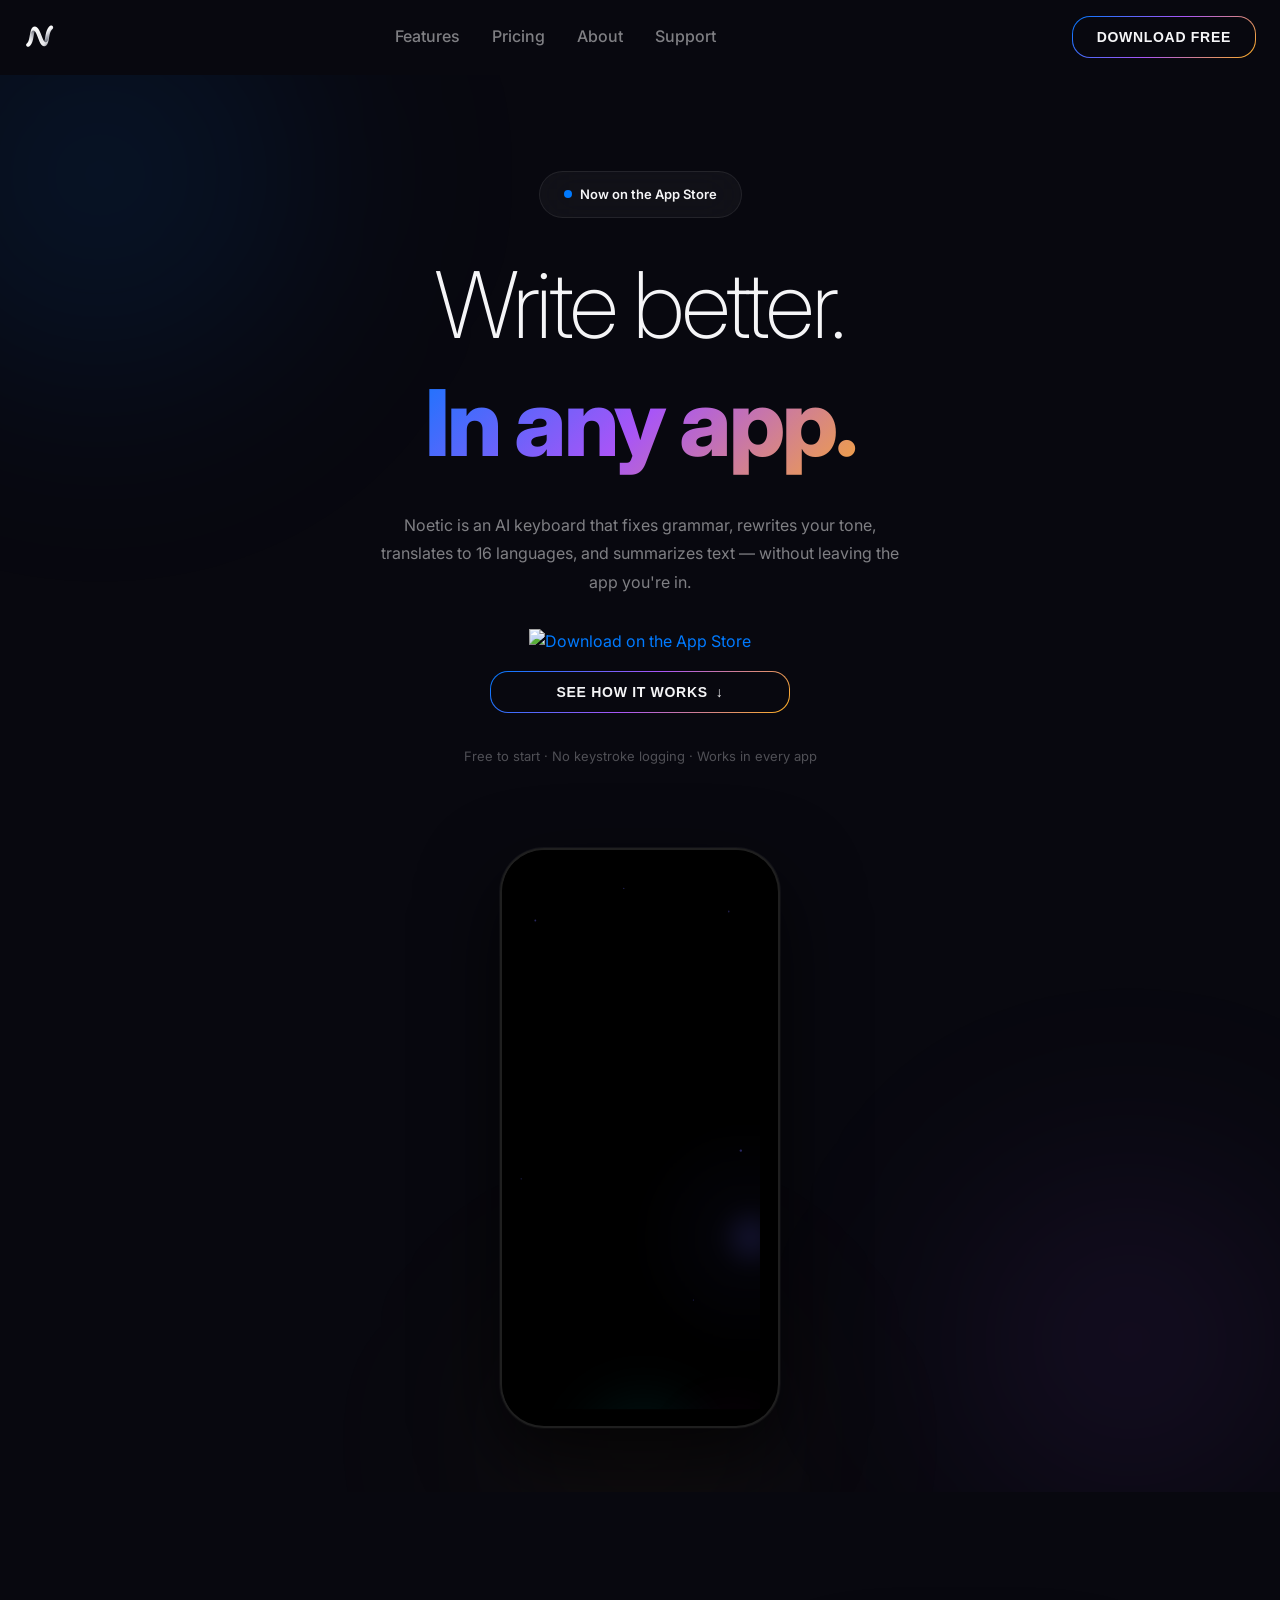
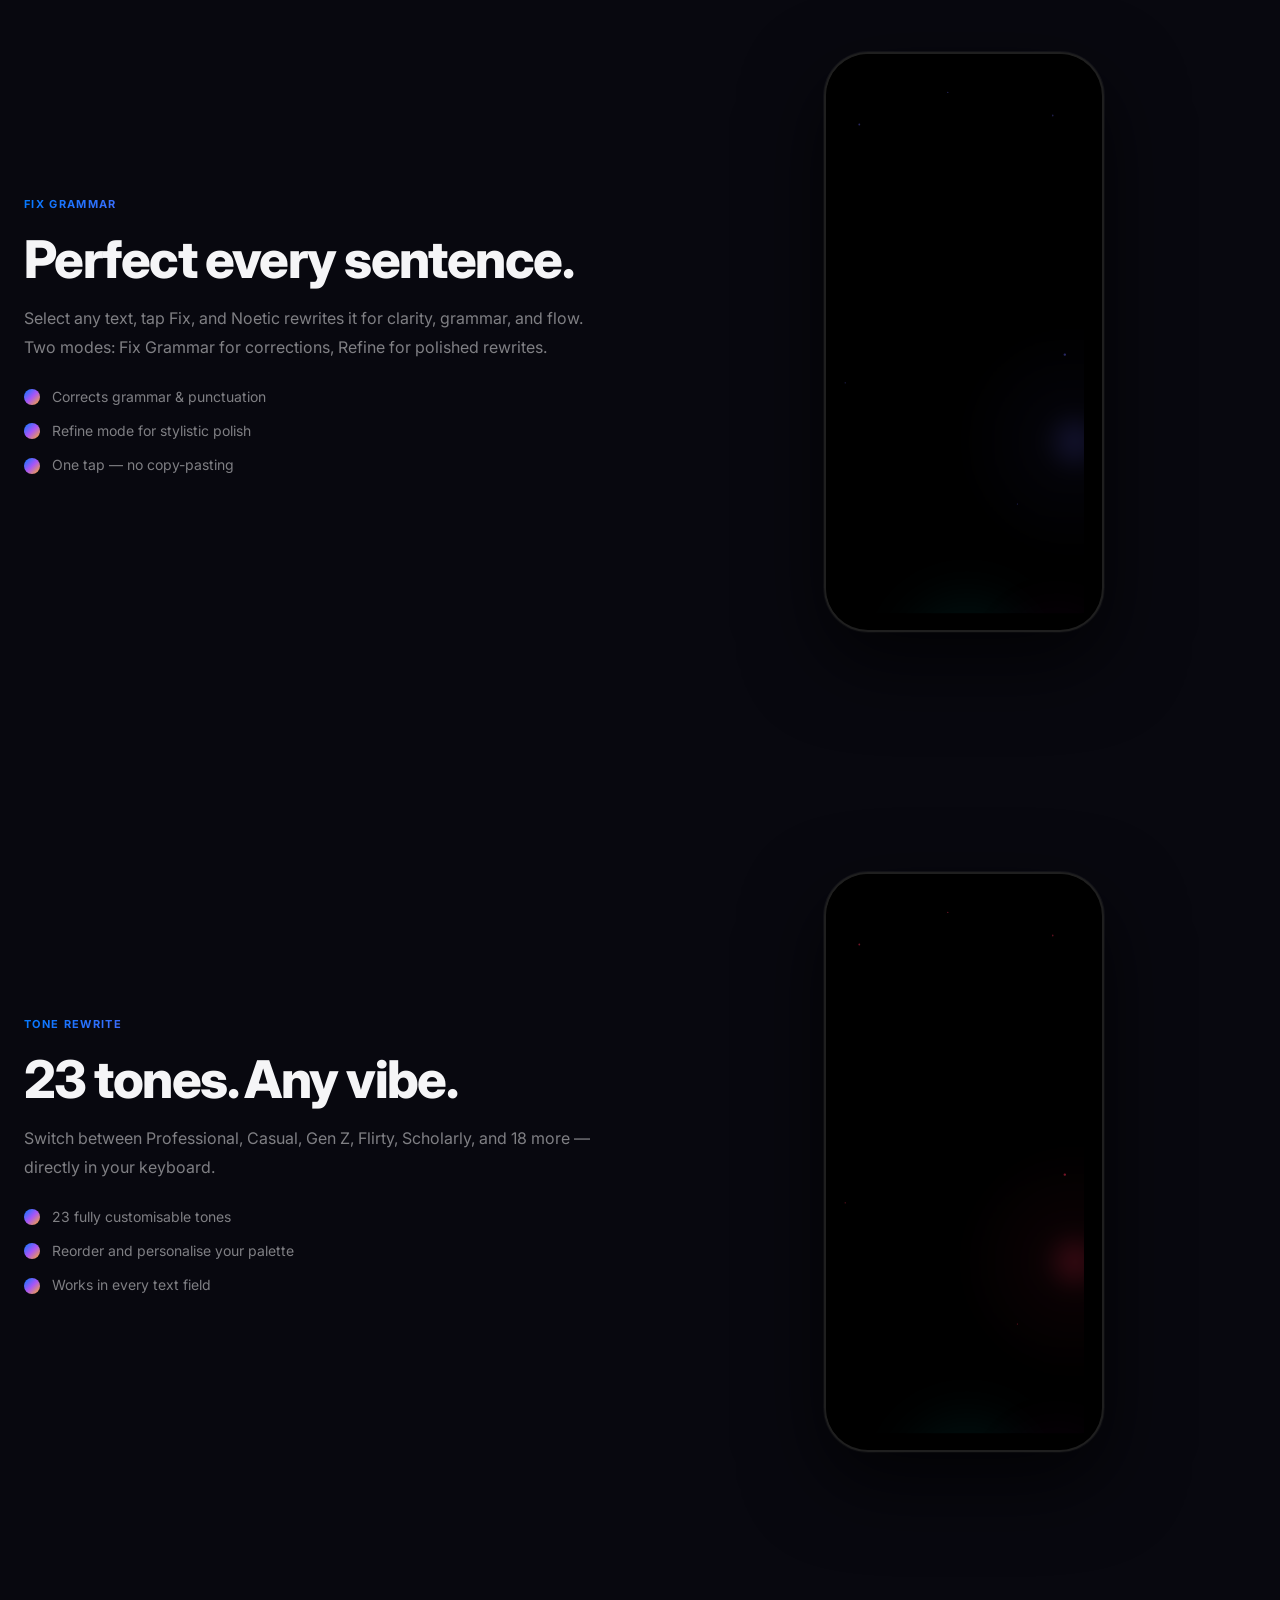
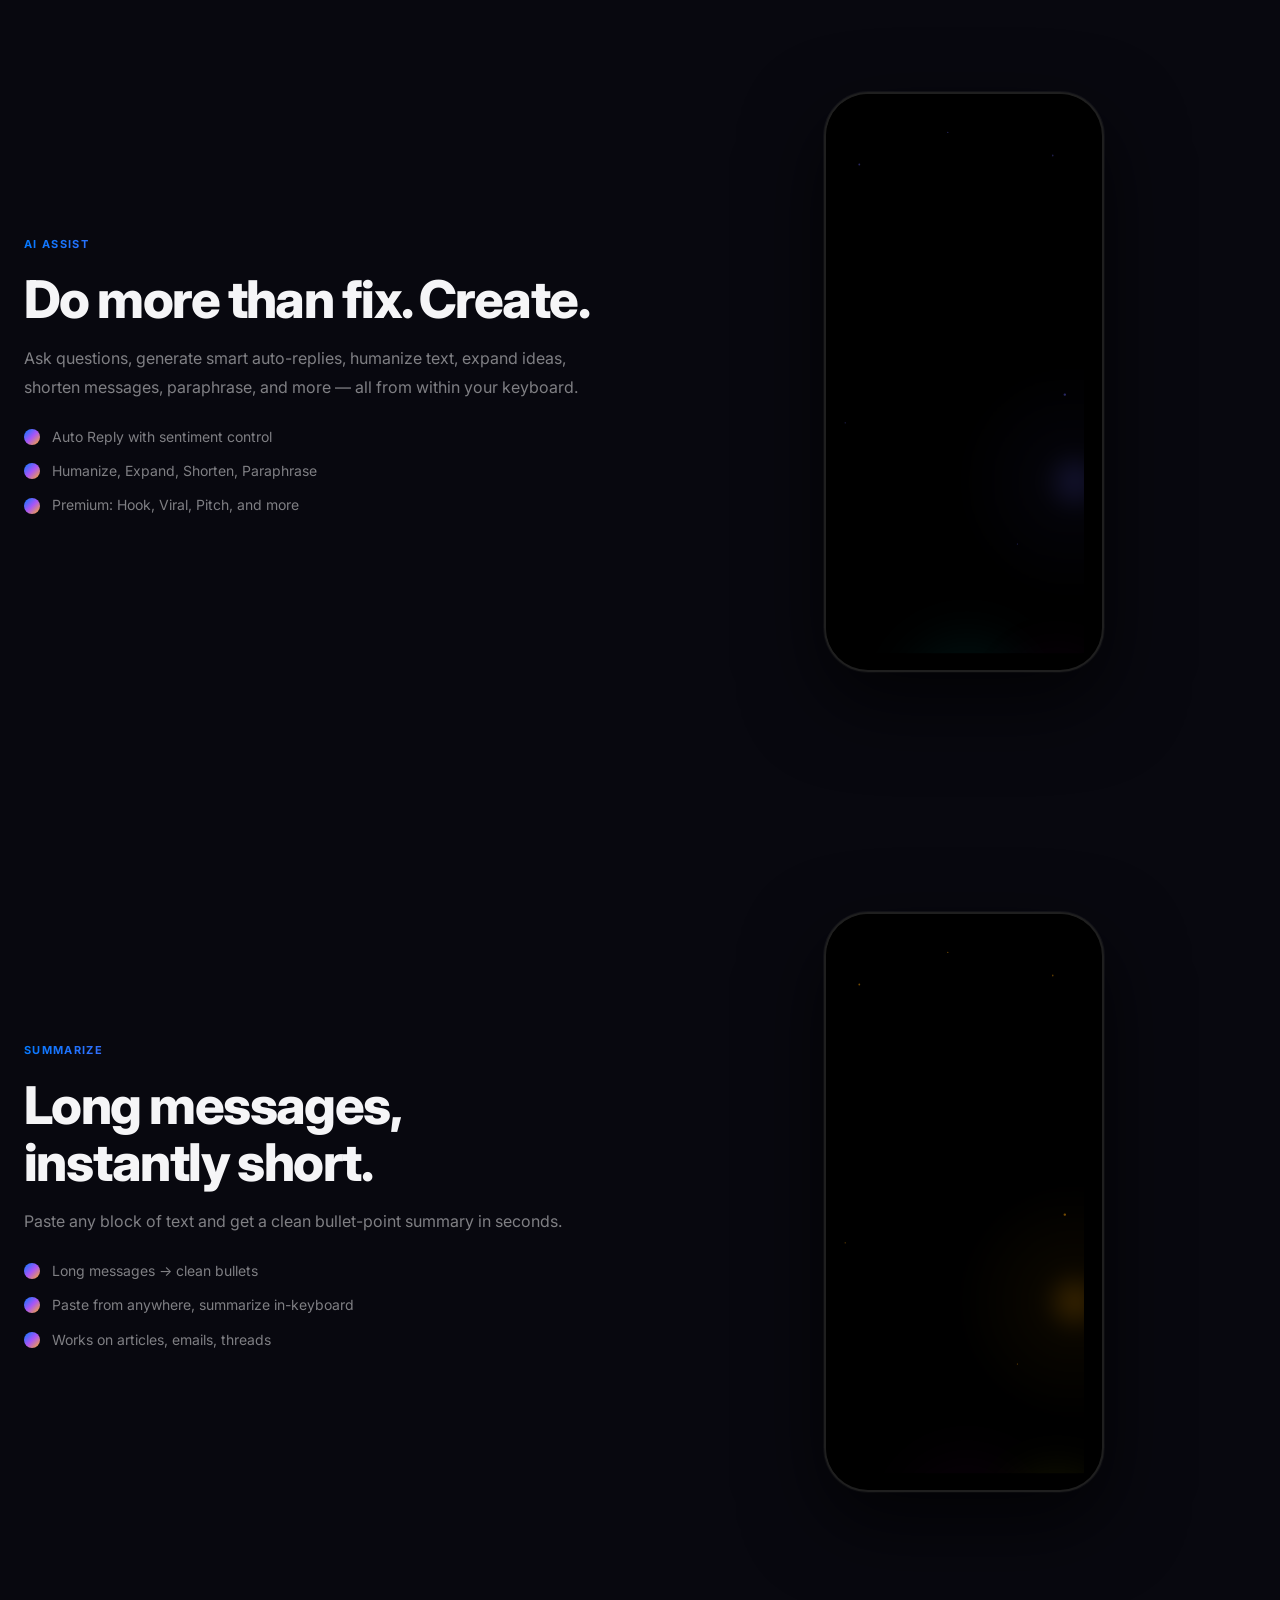
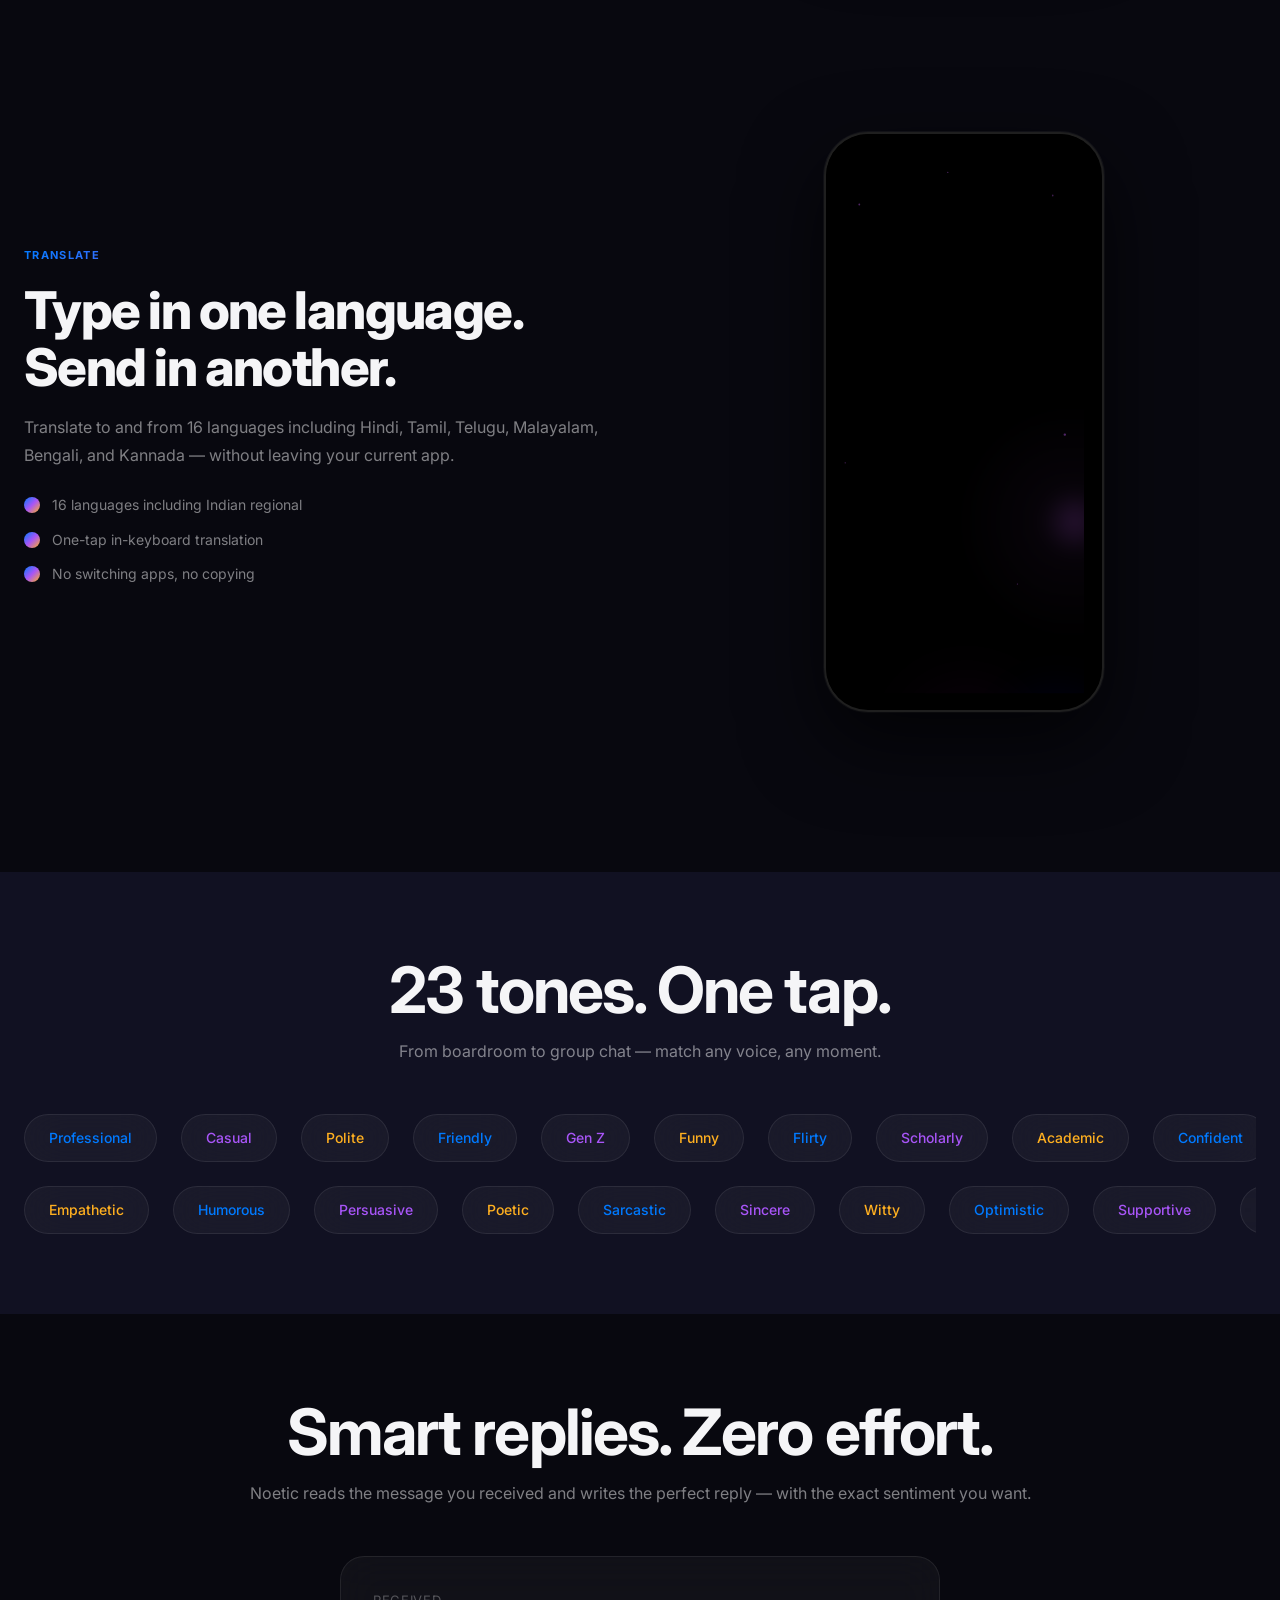
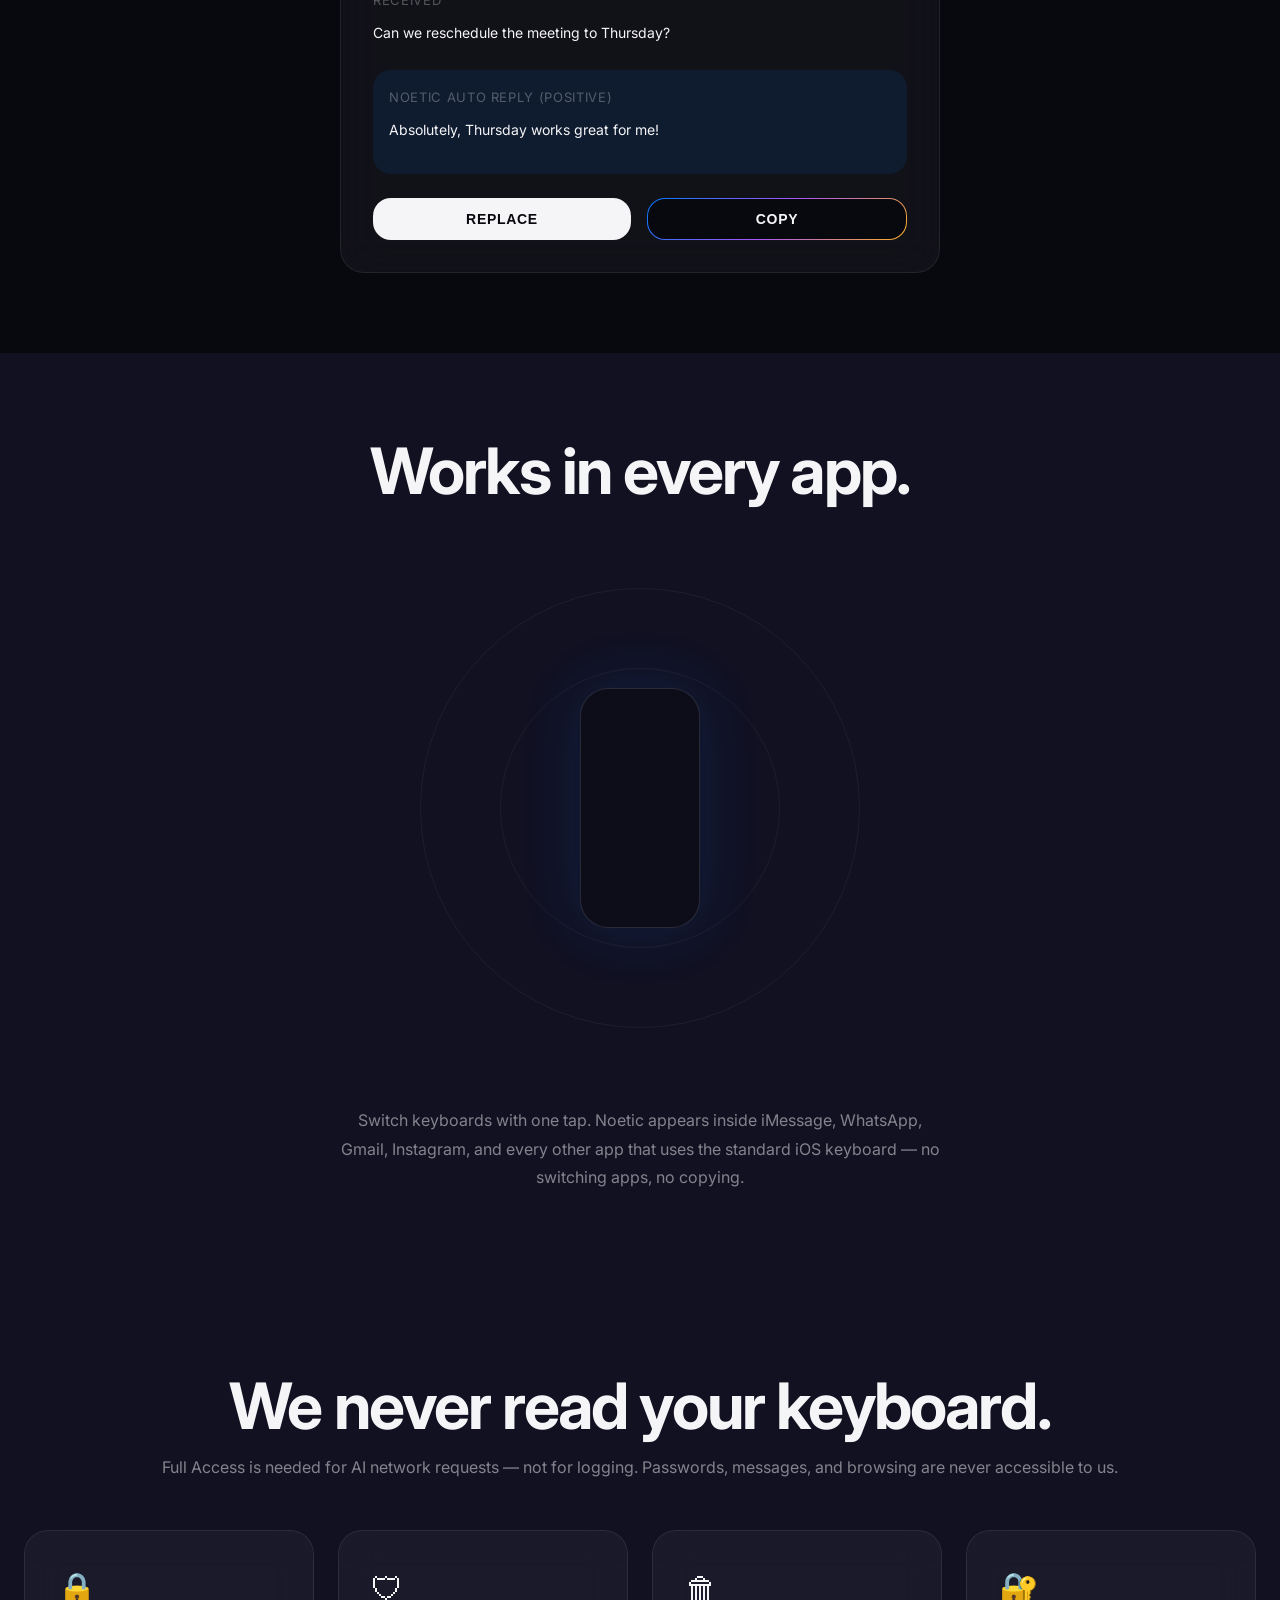
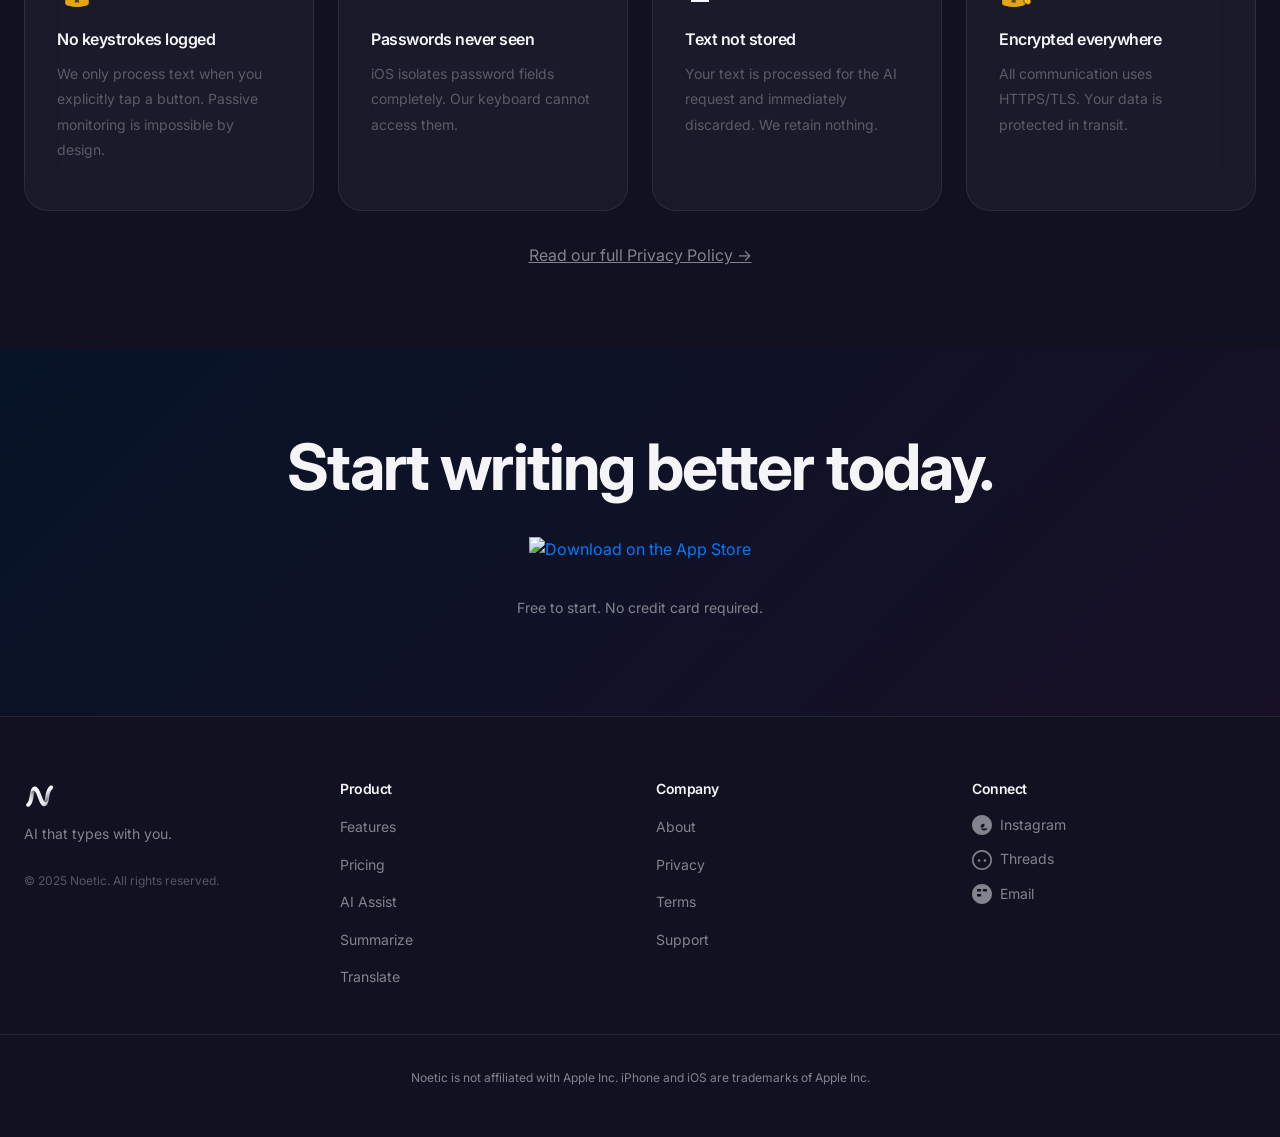
==== commit d1db581f: "Rebuild Noetic website - Phase 1: Homepage, pricing page, and CSS/JS updates" ====
--- a/index.html
+++ b/index.html
@@ -30,8 +30,8 @@
     </div>
     
     <ul class="nav-links" id="nav-links">
-      <li><a href="#features">Features</a></li>
-      <li><a href="#pricing">Pricing</a></li>
+      <li><a href="#features-section">Features</a></li>
+      <li><a href="pricing.html">Pricing</a></li>
       <li><a href="about.html">About</a></li>
       <li><a href="support.html">Support</a></li>
     </ul>
@@ -47,8 +47,8 @@
   
   <div class="nav-mobile" id="nav-mobile">
     <ul>
-      <li><a href="#features">Features</a></li>
-      <li><a href="#pricing">Pricing</a></li>
+      <li><a href="#features-section">Features</a></li>
+      <li><a href="pricing.html">Pricing</a></li>
       <li><a href="about.html">About</a></li>
       <li><a href="support.html">Support</a></li>
       <li><a href="#" class="btn btn-ghost" style="width: 100%; text-align: center;">Download Free</a></li>
@@ -98,70 +98,121 @@
     </div>
   </div>
   
-  <!-- iPhone Mockup -->
-  <div class="iphone-mockup" style="margin-top: 4rem;">
-    <div class="iphone-notch"></div>
-    <div class="iphone-screen">
-      <div class="iphone-tab-bar">
-        <div class="iphone-tab active">Fix</div>
-        <div class="iphone-tab">Tone</div>
-        <div class="iphone-tab">Assist</div>
-        <div class="iphone-tab">Sum</div>
-        <div class="iphone-tab">Trans</div>
-      </div>
-      <div class="iphone-content">
-        <div class="iphone-card">
-          <div class="iphone-card-title">Rewritten professionally.</div>
-          <div style="color: var(--text-tertiary); font-size: 11px; margin-bottom: 8px;">✓</div>
-          <div class="iphone-card-buttons">
-            <button class="iphone-card-btn">Replace</button>
-            <button class="iphone-card-btn">Copy</button>
+  <!-- iPhone Mockup with Demo -->
+  <div style="margin-top: 4rem; display: flex; justify-content: center;">
+    <div class="demo-phone-frame reveal">
+      <div class="demo-phone-inner">
+        <iframe class="demo-iframe" data-src="demo-grammar.html" scrolling="no" loading="lazy"></iframe>
+      </div>
+    </div>
+  </div>
+</section>
+
+<!-- FEATURE DEMOS SECTION -->
+<section class="section" id="features-section" style="padding: 5rem 0;">
+  <div class="container">
+    <!-- Feature 1: Grammar Fix -->
+    <div class="feature-row reveal">
+      <div>
+        <p class="feature-eyebrow">FIX GRAMMAR</p>
+        <h2 class="feature-headline">Perfect every sentence.</h2>
+        <p style="font-size: 16px; color: var(--text-secondary); margin-bottom: 1.5rem; line-height: 1.8;">Select any text, tap Fix, and Noetic rewrites it for clarity, grammar, and flow. Two modes: Fix Grammar for corrections, Refine for polished rewrites.</p>
+        <ul class="feature-bullets">
+          <li>Corrects grammar & punctuation</li>
+          <li>Refine mode for stylistic polish</li>
+          <li>One tap — no copy-pasting</li>
+        </ul>
+      </div>
+      <div style="display: flex; justify-content: center;">
+        <div class="demo-phone-frame">
+          <div class="demo-phone-inner">
+            <iframe class="demo-iframe" data-src="demo-grammar.html" scrolling="no" loading="lazy"></iframe>
           </div>
         </div>
       </div>
     </div>
-  </div>
-</section>
-
-<!-- FEATURE STRIP -->
-<section class="section" id="features" style="background: var(--bg); padding: 5rem 0;">
-  <div class="container reveal">
-    <h2 style="text-align: center; margin-bottom: 3rem;">Everything you need. Nothing you don't.</h2>
-    
-    <div style="display: grid; grid-template-columns: repeat(auto-fit, minmax(200px, 1fr)); gap: 1.5rem;" class="reveal-group">
-      <!-- Card 1 -->
-      <div class="glass tilt-card" style="padding: 2rem; text-align: center; border-radius: var(--radius-lg); transition: all 0.3s ease;">
-        <div style="font-size: 2rem; margin-bottom: 1rem;">✦</div>
-        <h3 style="font-size: 18px; margin-bottom: 0.5rem;">Grammar Fix</h3>
-        <p style="font-size: 14px; color: var(--text-tertiary);">Correct errors in one tap</p>
-      </div>
-      
-      <!-- Card 2 -->
-      <div class="glass tilt-card" style="padding: 2rem; text-align: center; border-radius: var(--radius-lg); transition: all 0.3s ease;">
-        <div style="font-size: 2rem; margin-bottom: 1rem;">🎭</div>
-        <h3 style="font-size: 18px; margin-bottom: 0.5rem;">Tone Rewrite</h3>
-        <p style="font-size: 14px; color: var(--text-tertiary);">20+ tones, from boardroom to Gen Z</p>
-      </div>
-      
-      <!-- Card 3 -->
-      <div class="glass tilt-card" style="padding: 2rem; text-align: center; border-radius: var(--radius-lg); transition: all 0.3s ease;">
-        <div style="font-size: 2rem; margin-bottom: 1rem;">✧</div>
-        <h3 style="font-size: 18px; margin-bottom: 0.5rem;">AI Assist</h3>
-        <p style="font-size: 14px; color: var(--text-tertiary);">Rephrase and clarify anything</p>
-      </div>
-      
-      <!-- Card 4 -->
-      <div class="glass tilt-card" style="padding: 2rem; text-align: center; border-radius: var(--radius-lg); transition: all 0.3s ease;">
-        <div style="font-size: 2rem; margin-bottom: 1rem;">◈</div>
-        <h3 style="font-size: 18px; margin-bottom: 0.5rem;">Summarize</h3>
-        <p style="font-size: 14px; color: var(--text-tertiary);">Long text → bullets instantly</p>
-      </div>
-      
-      <!-- Card 5 -->
-      <div class="glass tilt-card" style="padding: 2rem; text-align: center; border-radius: var(--radius-lg); transition: all 0.3s ease;">
-        <div style="font-size: 2rem; margin-bottom: 1rem;">◎</div>
-        <h3 style="font-size: 18px; margin-bottom: 0.5rem;">Translate</h3>
-        <p style="font-size: 14px; color: var(--text-tertiary);">16 languages, including Indian</p>
+
+    <!-- Feature 2: Tone Rewrite -->
+    <div class="feature-row reverse reveal" style="margin-top: 5rem;">
+      <div style="display: flex; justify-content: center;">
+        <div class="demo-phone-frame">
+          <div class="demo-phone-inner">
+            <iframe class="demo-iframe" data-src="demo-tone.html" scrolling="no" loading="lazy"></iframe>
+          </div>
+        </div>
+      </div>
+      <div>
+        <p class="feature-eyebrow">TONE REWRITE</p>
+        <h2 class="feature-headline">23 tones. Any vibe.</h2>
+        <p style="font-size: 16px; color: var(--text-secondary); margin-bottom: 1.5rem; line-height: 1.8;">Switch between Professional, Casual, Gen Z, Flirty, Scholarly, and 18 more — directly in your keyboard.</p>
+        <ul class="feature-bullets">
+          <li>23 fully customisable tones</li>
+          <li>Reorder and personalise your palette</li>
+          <li>Works in every text field</li>
+        </ul>
+      </div>
+    </div>
+
+    <!-- Feature 3: AI Assist -->
+    <div class="feature-row reveal" style="margin-top: 5rem;">
+      <div>
+        <p class="feature-eyebrow">AI ASSIST</p>
+        <h2 class="feature-headline">Do more than fix. Create.</h2>
+        <p style="font-size: 16px; color: var(--text-secondary); margin-bottom: 1.5rem; line-height: 1.8;">Ask questions, generate smart auto-replies, humanize text, expand ideas, shorten messages, paraphrase, and more — all from within your keyboard.</p>
+        <ul class="feature-bullets">
+          <li>Auto Reply with sentiment control</li>
+          <li>Humanize, Expand, Shorten, Paraphrase</li>
+          <li>Premium: Hook, Viral, Pitch, and more</li>
+        </ul>
+      </div>
+      <div style="display: flex; justify-content: center;">
+        <div class="demo-phone-frame">
+          <div class="demo-phone-inner">
+            <iframe class="demo-iframe" data-src="demo-assist.html" scrolling="no" loading="lazy"></iframe>
+          </div>
+        </div>
+      </div>
+    </div>
+
+    <!-- Feature 4: Summarize -->
+    <div class="feature-row reverse reveal" style="margin-top: 5rem;">
+      <div style="display: flex; justify-content: center;">
+        <div class="demo-phone-frame">
+          <div class="demo-phone-inner">
+            <iframe class="demo-iframe" data-src="demo-summarize.html" scrolling="no" loading="lazy"></iframe>
+          </div>
+        </div>
+      </div>
+      <div>
+        <p class="feature-eyebrow">SUMMARIZE</p>
+        <h2 class="feature-headline">Long messages, instantly short.</h2>
+        <p style="font-size: 16px; color: var(--text-secondary); margin-bottom: 1.5rem; line-height: 1.8;">Paste any block of text and get a clean bullet-point summary in seconds.</p>
+        <ul class="feature-bullets">
+          <li>Long messages → clean bullets</li>
+          <li>Paste from anywhere, summarize in-keyboard</li>
+          <li>Works on articles, emails, threads</li>
+        </ul>
+      </div>
+    </div>
+
+    <!-- Feature 5: Translate -->
+    <div class="feature-row reveal" style="margin-top: 5rem;">
+      <div>
+        <p class="feature-eyebrow">TRANSLATE</p>
+        <h2 class="feature-headline">Type in one language. Send in another.</h2>
+        <p style="font-size: 16px; color: var(--text-secondary); margin-bottom: 1.5rem; line-height: 1.8;">Translate to and from 16 languages including Hindi, Tamil, Telugu, Malayalam, Bengali, and Kannada — without leaving your current app.</p>
+        <ul class="feature-bullets">
+          <li>16 languages including Indian regional</li>
+          <li>One-tap in-keyboard translation</li>
+          <li>No switching apps, no copying</li>
+        </ul>
+      </div>
+      <div style="display: flex; justify-content: center;">
+        <div class="demo-phone-frame">
+          <div class="demo-phone-inner">
+            <iframe class="demo-iframe" data-src="demo-translate.html" scrolling="no" loading="lazy"></iframe>
+          </div>
+        </div>
       </div>
     </div>
   </div>
@@ -170,91 +221,123 @@
 <!-- TONE SHOWCASE -->
 <section class="section" style="background: var(--bg-alt); padding: 5rem 0;">
   <div class="container reveal">
-    <h2 style="text-align: center; margin-bottom: 0.5rem;">20+ Tones. One tap.</h2>
-    <p style="text-align: center; color: var(--text-secondary); margin-bottom: 3rem; font-size: 16px;">From boardroom to group chat — Noetic matches your voice.</p>
+    <h2 style="text-align: center; margin-bottom: 0.5rem;">23 tones. One tap.</h2>
+    <p style="text-align: center; color: var(--text-secondary); margin-bottom: 3rem; font-size: 16px;">From boardroom to group chat — match any voice, any moment.</p>
     
     <!-- Marquee Row 1 (Left to Right) -->
     <div class="marquee" style="margin-bottom: 1.5rem;">
       <div class="marquee-track">
         <span class="tone-pill blue">Professional</span>
         <span class="tone-pill violet">Casual</span>
-        <span class="tone-pill gold">Gen Z</span>
-        <span class="tone-pill blue">Funny</span>
-        <span class="tone-pill violet">Flirty</span>
-        <span class="tone-pill gold">Scholarly</span>
-        <span class="tone-pill blue">Empathetic</span>
-        <span class="tone-pill violet">Bold</span>
-        <span class="tone-pill gold">Poetic</span>
-        <span class="tone-pill blue">Diplomatic</span>
+        <span class="tone-pill gold">Polite</span>
+        <span class="tone-pill blue">Friendly</span>
+        <span class="tone-pill violet">Gen Z</span>
+        <span class="tone-pill gold">Funny</span>
+        <span class="tone-pill blue">Flirty</span>
+        <span class="tone-pill violet">Scholarly</span>
+        <span class="tone-pill gold">Academic</span>
+        <span class="tone-pill blue">Confident</span>
+        <span class="tone-pill violet">Diplomatic</span>
         <!-- Duplicated for continuous scroll -->
-        <span class="tone-pill violet">Professional</span>
-        <span class="tone-pill gold">Casual</span>
+        <span class="tone-pill gold">Professional</span>
+        <span class="tone-pill blue">Casual</span>
+        <span class="tone-pill violet">Polite</span>
+        <span class="tone-pill gold">Friendly</span>
         <span class="tone-pill blue">Gen Z</span>
         <span class="tone-pill violet">Funny</span>
         <span class="tone-pill gold">Flirty</span>
         <span class="tone-pill blue">Scholarly</span>
-        <span class="tone-pill violet">Empathetic</span>
-        <span class="tone-pill gold">Bold</span>
-        <span class="tone-pill blue">Poetic</span>
-        <span class="tone-pill violet">Diplomatic</span>
+        <span class="tone-pill violet">Academic</span>
+        <span class="tone-pill gold">Confident</span>
+        <span class="tone-pill blue">Diplomatic</span>
       </div>
     </div>
     
     <!-- Marquee Row 2 (Right to Left) -->
     <div class="marquee">
       <div class="marquee-track reverse">
-        <span class="tone-pill gold">Friendly</span>
+        <span class="tone-pill gold">Empathetic</span>
+        <span class="tone-pill blue">Humorous</span>
+        <span class="tone-pill violet">Persuasive</span>
+        <span class="tone-pill gold">Poetic</span>
         <span class="tone-pill blue">Sarcastic</span>
-        <span class="tone-pill violet">Motivational</span>
-        <span class="tone-pill gold">Formal</span>
-        <span class="tone-pill blue">Concise</span>
-        <span class="tone-pill violet">Romantic</span>
-        <span class="tone-pill gold">Assertive</span>
-        <span class="tone-pill blue">Witty</span>
-        <span class="tone-pill violet">Warm</span>
-        <span class="tone-pill gold">Playful</span>
+        <span class="tone-pill violet">Sincere</span>
+        <span class="tone-pill gold">Witty</span>
+        <span class="tone-pill blue">Optimistic</span>
+        <span class="tone-pill violet">Supportive</span>
+        <span class="tone-pill gold">Urgent</span>
+        <span class="tone-pill blue">Playful</span>
+        <span class="tone-pill violet">Direct</span>
         <!-- Duplicated for continuous scroll -->
-        <span class="tone-pill blue">Friendly</span>
-        <span class="tone-pill violet">Sarcastic</span>
-        <span class="tone-pill gold">Motivational</span>
-        <span class="tone-pill blue">Formal</span>
-        <span class="tone-pill violet">Concise</span>
-        <span class="tone-pill gold">Romantic</span>
-        <span class="tone-pill blue">Assertive</span>
-        <span class="tone-pill violet">Witty</span>
-        <span class="tone-pill gold">Warm</span>
+        <span class="tone-pill gold">Empathetic</span>
+        <span class="tone-pill blue">Humorous</span>
+        <span class="tone-pill violet">Persuasive</span>
+        <span class="tone-pill gold">Poetic</span>
+        <span class="tone-pill blue">Sarcastic</span>
+        <span class="tone-pill violet">Sincere</span>
+        <span class="tone-pill gold">Witty</span>
+        <span class="tone-pill blue">Optimistic</span>
+        <span class="tone-pill violet">Supportive</span>
+        <span class="tone-pill gold">Urgent</span>
         <span class="tone-pill blue">Playful</span>
-      </div>
-    </div>
-  </div>
-</section>
-
-<!-- HOW IT WORKS -->
-<section class="section" id="how-it-works" style="padding: 5rem 0;">
+        <span class="tone-pill violet">Direct</span>
+      </div>
+    </div>
+  </div>
+</section>
+
+<!-- AI ASSIST HIGHLIGHT -->
+<section class="section" style="padding: 5rem 0;">
+  <div class="container reveal">
+    <h2 style="text-align: center; margin-bottom: 0.5rem;">Smart replies. Zero effort.</h2>
+    <p style="text-align: center; color: var(--text-secondary); margin-bottom: 3rem; font-size: 16px;">Noetic reads the message you received and writes the perfect reply — with the exact sentiment you want.</p>
+    
+    <div class="glass" style="padding: 2rem; border-radius: var(--radius-lg); max-width: 600px; margin: 0 auto;">
+      <div style="margin-bottom: 1.5rem;">
+        <p style="color: var(--text-tertiary); font-size: 13px; text-transform: uppercase; letter-spacing: 0.05em; margin-bottom: 0.5rem;">Received</p>
+        <p style="font-size: 14px; color: var(--text-primary);">Can we reschedule the meeting to Thursday?</p>
+      </div>
+      
+      <div style="margin-bottom: 1.5rem; padding: 1rem; background: rgba(0,122,255,0.1); border-radius: var(--radius-md);">
+        <p style="color: var(--text-tertiary); font-size: 13px; text-transform: uppercase; letter-spacing: 0.05em; margin-bottom: 0.5rem;">Noetic Auto Reply (Positive)</p>
+        <p style="font-size: 14px; color: var(--text-primary);">Absolutely, Thursday works great for me!</p>
+      </div>
+      
+      <div style="display: flex; gap: 1rem;">
+        <button class="btn btn-primary" style="flex: 1;">Replace</button>
+        <button class="btn btn-ghost" style="flex: 1;">Copy</button>
+      </div>
+    </div>
+  </div>
+</section>
+
+<!-- WORKS IN EVERY APP -->
+<section class="section" style="background: var(--bg-alt); padding: 5rem 0;">
   <div class="container reveal">
     <h2 style="text-align: center; margin-bottom: 3rem;">Works in every app.</h2>
     
-    <div style="display: grid; grid-template-columns: repeat(auto-fit, minmax(250px, 1fr)); gap: 2rem;" class="reveal-group">
-      <!-- Step 1 -->
-      <div style="text-align: center;">
-        <div style="font-size: 2.5rem; margin-bottom: 1rem;">⌨</div>
-        <h3 style="font-size: 18px; margin-bottom: 1rem;">Switch keyboards</h3>
-        <p style="font-size: 14px; color: var(--text-secondary);">Tap the globe icon on any iOS keyboard to switch to Noetic. Works instantly in Messages, Gmail, WhatsApp, Instagram — anywhere.</p>
-      </div>
-      
-      <!-- Step 2 -->
-      <div style="text-align: center;">
-        <div style="font-size: 2.5rem; margin-bottom: 1rem;">✦</div>
-        <h3 style="font-size: 18px; margin-bottom: 1rem;">Tap your tool</h3>
-        <p style="font-size: 14px; color: var(--text-secondary);">Choose Fix, Tone, Assist, Summarize, or Translate. Noetic only processes text when you tap an action — never passively reading what you type.</p>
-      </div>
-      
-      <!-- Step 3 -->
-      <div style="text-align: center;">
-        <div style="font-size: 2.5rem; margin-bottom: 1rem;">◈</div>
-        <h3 style="font-size: 18px; margin-bottom: 1rem;">Replace or copy</h3>
-        <p style="font-size: 14px; color: var(--text-secondary);">Your text is rewritten in seconds. Tap Replace to insert it directly, or Copy to use it anywhere.</p>
-      </div>
+    <div class="orbit-container" style="margin-bottom: 3rem;">
+      <div class="orbit-ring orbit-ring-2" style="--radius: 220px; --start-angle: 0deg;">
+        <div class="orbit-icon" style="--start-angle: 0deg; --radius: 220px; background: #FF5E62;">X</div>
+        <div class="orbit-icon" style="--start-angle: 60deg; --radius: 220px; background: #5B59D3;">S</div>
+        <div class="orbit-icon" style="--start-angle: 120deg; --radius: 220px; background: #0088CC;">T</div>
+        <div class="orbit-icon" style="--start-angle: 180deg; --radius: 220px; background: #007AFF;">L</div>
+        <div class="orbit-icon" style="--start-angle: 240deg; --radius: 220px; background: #000000; border: 1px solid var(--border);">N</div>
+        <div class="orbit-icon" style="--start-angle: 300deg; --radius: 220px; background: #1DA1F2;">T</div>
+      </div>
+      
+      <div class="orbit-ring orbit-ring-1" style="--radius: 140px; --start-angle: 0deg;">
+        <div class="orbit-icon" style="--start-angle: 0deg; --radius: 140px; background: #075E54;">W</div>
+        <div class="orbit-icon" style="--start-angle: 90deg; --radius: 140px; background: #EA4335;">G</div>
+        <div class="orbit-icon" style="--start-angle: 180deg; --radius: 140px; background: #E1306C;">I</div>
+        <div class="orbit-icon" style="--start-angle: 270deg; --radius: 140px; background: #0A84FF;">i</div>
+      </div>
+      
+      <div class="orbit-phone"></div>
+    </div>
+    
+    <div style="text-align: center; max-width: 600px; margin: 0 auto;">
+      <p style="font-size: 16px; color: var(--text-secondary); line-height: 1.8;">Switch keyboards with one tap. Noetic appears inside iMessage, WhatsApp, Gmail, Instagram, and every other app that uses the standard iOS keyboard — no switching apps, no copying.</p>
     </div>
   </div>
 </section>
@@ -301,137 +384,19 @@
   </div>
 </section>
 
-<!-- PRICING SECTION -->
-<section class="section" id="pricing" style="padding: 5rem 0;">
+<!-- FINAL CTA -->
+<section class="section" style="background: linear-gradient(135deg, rgba(0,122,255,0.1), rgba(168,85,247,0.1)); padding: 5rem 0;">
   <div class="container reveal">
-    <h2 style="text-align: center; margin-bottom: 0.5rem;">Start free. Upgrade when ready.</h2>
-    <p style="text-align: center; color: var(--text-secondary); margin-bottom: 3rem;">No credit card required for free tier.</p>
-    
-    <div style="display: grid; grid-template-columns: repeat(auto-fit, minmax(280px, 1fr)); gap: 2rem; margin-bottom: 2rem;">
-      <!-- Free Tier -->
-      <div class="pricing-card">
-        <div class="pricing-header">
-          <div class="pricing-chip blue">FREE</div>
-        </div>
-        <div class="pricing-price">₹0</div>
-        <div class="pricing-subtext">forever</div>
-        <ul class="pricing-features">
-          <li>Limited daily corrections</li>
-          <li>All 5 AI tools included</li>
-          <li>16 translation languages</li>
-          <li>Earn credits by watching ads</li>
-        </ul>
-        <button class="btn btn-primary pricing-cta" onclick="window.location.href='#'">Download Free</button>
-        <p style="text-align: center; font-size: 12px; color: var(--text-tertiary); margin-top: 1rem;">No account required</p>
-      </div>
-      
-      <!-- Pro Tier -->
-      <div class="pricing-card pricing-popular">
-        <div class="pricing-header">
-          <div class="pricing-chip badge-popular">POPULAR</div>
-        </div>
-        <div class="pricing-price">Starting from ₹XX/month</div>
-        <!-- TODO: Update with actual StoreKit price before launch -->
-        <div class="pricing-subtext" style="margin-bottom: 0.5rem;">or ₹XX/year</div>
-        <div style="display: inline-block; background: rgba(0,122,255,0.2); border-radius: 4px; padding: 0.25rem 0.75rem; font-size: 12px; color: var(--blue); margin-bottom: 1.5rem;">Save 25%</div>
-        <ul class="pricing-features">
-          <li>Generous daily corrections</li>
-          <li>Everything in Free</li>
-          <li>No ads</li>
-        </ul>
-        <button class="btn btn-gradient pricing-cta" onclick="window.location.href='#'">Get Pro</button>
-      </div>
-      
-      <!-- Premium Tier -->
-      <div class="pricing-card">
-        <div class="pricing-header">
-          <div class="pricing-chip gold">UNLIMITED</div>
-        </div>
-        <div class="pricing-price">Starting from ₹XX/month</div>
-        <!-- TODO: Update with actual StoreKit price before launch -->
-        <div class="pricing-subtext">or ₹XX/year</div>
-        <ul class="pricing-features">
-          <li>Unlimited corrections</li>
-          <li>Everything in Pro</li>
-          <li>Priority AI processing</li>
-          <li>Early access to new features</li>
-        </ul>
-        <button class="btn btn-primary pricing-cta" onclick="window.location.href='#'">Go Unlimited</button>
-      </div>
-    </div>
-    
-    <div style="text-align: center; background: var(--surface); padding: 1rem; border-radius: var(--radius-md); border: 1px solid var(--border);">
-      <p style="font-size: 13px; color: var(--text-secondary);">Pricing shown in Indian Rupees. Available via in-app purchase on the App Store.</p>
-    </div>
-  </div>
-</section>
-
-<!-- FAQ SECTION -->
-<section class="section" style="background: var(--bg-alt); padding: 5rem 0;">
-  <div class="container reveal">
-    <h2 style="text-align: center; margin-bottom: 3rem;">Questions? Answered.</h2>
-    
-    <div style="max-width: 700px; margin: 0 auto;">
-      <!-- FAQ Item 1 -->
-      <div class="accordion-item">
-        <button class="accordion-header">
-          <span>How do I enable the Noetic keyboard?</span>
-          <div class="accordion-chevron">▼</div>
-        </button>
-        <div class="accordion-content">
-          <div class="accordion-text">Settings → General → Keyboard → Keyboards → Add New Keyboard → Noetic. Then tap Noetic in the list and enable "Allow Full Access."</div>
-        </div>
-      </div>
-      
-      <!-- FAQ Item 2 -->
-      <div class="accordion-item">
-        <button class="accordion-header">
-          <span>Why does Noetic need Full Access?</span>
-          <div class="accordion-chevron">▼</div>
-        </button>
-        <div class="accordion-content">
-          <div class="accordion-text">Full Access allows the keyboard to connect to the internet for AI processing. Without it, the AI tools cannot function. This permission is never used to log your keystrokes or access your private data.</div>
-        </div>
-      </div>
-      
-      <!-- FAQ Item 3 -->
-      <div class="accordion-item">
-        <button class="accordion-header">
-          <span>How do credits work?</span>
-          <div class="accordion-chevron">▼</div>
-        </button>
-        <div class="accordion-content">
-          <div class="accordion-text">Every AI action uses one credit. Free users receive a daily credit allowance that resets at midnight. You can earn extra credits by watching a short rewarded video. Pro and Premium subscribers get higher daily limits or unlimited usage.</div>
-          <!-- TODO: Confirm exact credit limits from codebase before launch -->
-        </div>
-      </div>
-      
-      <!-- FAQ Item 4 -->
-      <div class="accordion-item">
-        <button class="accordion-header">
-          <span>Is my text data private?</span>
-          <div class="accordion-chevron">▼</div>
-        </button>
-        <div class="accordion-content">
-          <div class="accordion-text">Yes. We only send text to our AI when you explicitly tap an action button. We never log what you type passively. Processed text is discarded immediately and not stored.</div>
-        </div>
-      </div>
-      
-      <!-- FAQ Item 5 -->
-      <div class="accordion-item">
-        <button class="accordion-header">
-          <span>What languages does Translate support?</span>
-          <div class="accordion-chevron">▼</div>
-        </button>
-        <div class="accordion-content">
-          <div class="accordion-text">English, Hindi, Spanish, French, German, Arabic, Chinese, Japanese, Korean, Portuguese, Tamil, Telugu, Malayalam, Bengali, Kannada, and Italian — 16 languages total.</div>
-        </div>
-      </div>
-    </div>
-    
-    <div style="text-align: center; margin-top: 2rem;">
-      <a href="support.html" class="btn btn-ghost" style="display: inline-flex;">See all FAQs →</a>
-    </div>
+    <h2 style="text-align: center; margin-bottom: 2rem;">Start writing better today.</h2>
+    
+    <div style="display: flex; flex-direction: column; gap: 1rem; max-width: 300px; margin: 0 auto; margin-bottom: 2rem;">
+      <a href="#" style="display: block; text-align: center;">
+        <img src="https://developer.apple.com/assets/elements/badges/download-on-the-app-store.svg"
+             alt="Download on the App Store" style="height: 54px; width: auto;">
+      </a>
+    </div>
+    
+    <p style="text-align: center; font-size: 14px; color: var(--text-secondary);">Free to start. No credit card required.</p>
   </div>
 </section>
 
@@ -452,11 +417,11 @@
     <div class="footer-column">
       <h4>Product</h4>
       <ul>
-        <li><a href="#features">Grammar Fix</a></li>
-        <li><a href="#features">Tone Rewrite</a></li>
-        <li><a href="#features">AI Assist</a></li>
-        <li><a href="#features">Summarize</a></li>
-        <li><a href="#features">Translate</a></li>
+        <li><a href="index.html#features-section">Features</a></li>
+        <li><a href="pricing.html">Pricing</a></li>
+        <li><a href="index.html#features-section">AI Assist</a></li>
+        <li><a href="index.html#features-section">Summarize</a></li>
+        <li><a href="index.html#features-section">Translate</a></li>
       </ul>
     </div>
     
@@ -465,8 +430,8 @@
       <h4>Company</h4>
       <ul>
         <li><a href="about.html">About</a></li>
-        <li><a href="privacy.html">Privacy Policy</a></li>
-        <li><a href="terms.html">Terms of Service</a></li>
+        <li><a href="privacy.html">Privacy</a></li>
+        <li><a href="terms.html">Terms</a></li>
         <li><a href="support.html">Support</a></li>
       </ul>
     </div>
@@ -475,9 +440,24 @@
     <div class="footer-column">
       <h4>Connect</h4>
       <ul>
-        <li><a href="https://www.instagram.com/noetic_aikeyboard" target="_blank" rel="noopener noreferrer">Instagram</a></li>
-        <li><a href="https://www.threads.com/@noetic_aikeyboard" target="_blank" rel="noopener noreferrer">Threads</a></li>
-        <li><a href="mailto:noeticaikeyboard@gmail.com">Email</a></li>
+        <li><a href="https://www.instagram.com/noetic_aikeyboard" target="_blank" rel="noopener noreferrer" class="social-link">
+          <svg class="social-icon" viewBox="0 0 24 24" fill="currentColor">
+            <path d="M12 0C5.37 0 0 5.37 0 12c0 6.63 5.37 12 12 12 6.63 0 12-5.37 12-12 0-6.63-5.37-12-12-12zm5.521 17.708c-.808.607-1.908.96-3.04.96-2.33 0-4.226-1.896-4.226-4.226 0-2.33 1.896-4.226 4.226-4.226 2.33 0 4.226 1.896 4.226 4.226 0 1.132-.353 2.232-.96 3.04zm1.254-7.218c-.303 0-.546.243-.546.546v1.368c0 .303.243.546.546.546h1.368c.303 0 .546-.243.546-.546v-1.368c0-.303-.243-.546-.546-.546h-1.368zM12 15.13c-1.723 0-3.13-1.407-3.13-3.13 0-1.723 1.407-3.13 3.13-3.13 1.723 0 3.13 1.407 3.13 3.13 0 1.723-1.407 3.13-3.13 3.13zm4.226-8.917H7.774c-1.532 0-2.774 1.242-2.774 2.774v4.452c0 1.532 1.242 2.774 2.774 2.774h8.452c1.532 0 2.774-1.242 2.774-2.774V7.989c0-1.532-1.242-2.774-2.774-2.774z"/>
+          </svg>
+          Instagram
+        </a></li>
+        <li><a href="https://www.threads.net/@noetic_aikeyboard" target="_blank" rel="noopener noreferrer" class="social-link">
+          <svg class="social-icon" viewBox="0 0 24 24" fill="currentColor">
+            <path d="M12 0C5.373 0 0 5.373 0 12s5.373 12 12 12 12-5.373 12-12S18.627 0 12 0zm0 2c5.514 0 10 4.486 10 10s-4.486 10-10 10S2 17.514 2 12 6.486 2 12 2zm3.5 9c.828 0 1.5.672 1.5 1.5s-.672 1.5-1.5 1.5-1.5-.672-1.5-1.5.672-1.5 1.5-1.5zm-7 0c.828 0 1.5.672 1.5 1.5s-.672 1.5-1.5 1.5-1.5-.672-1.5-1.5.672-1.5 1.5-1.5z"/>
+          </svg>
+          Threads
+        </a></li>
+        <li><a href="mailto:noeticaikeyboard@gmail.com" class="social-link">
+          <svg class="social-icon" viewBox="0 0 24 24" fill="currentColor">
+            <path d="M12 0C5.37 0 0 5.37 0 12s5.37 12 12 12 12-5.37 12-12S18.63 0 12 0zm6 9h-5V6h5v3zm0 3h-5v3h5v-3zM6 6h5v3H6V6zm0 6h5v3H6v-3z"/>
+          </svg>
+          Email
+        </a></li>
       </ul>
     </div>
   </div>
--- a/style.css
+++ b/style.css
@@ -1122,6 +1122,246 @@
   }
 }
 
+/* FEATURE LAYOUT */
+.feature-row {
+  display: grid;
+  grid-template-columns: 1fr 1fr;
+  gap: 4rem;
+  align-items: center;
+  padding: 5rem 0;
+}
+
+.feature-row.reverse {
+  direction: rtl;
+}
+
+.feature-row.reverse > * {
+  direction: ltr;
+}
+
+@media (max-width: 768px) {
+  .feature-row {
+    grid-template-columns: 1fr;
+    gap: 2rem;
+  }
+  .feature-row.reverse {
+    direction: ltr;
+  }
+}
+
+.feature-eyebrow {
+  font-size: 11px;
+  font-weight: 700;
+  letter-spacing: 0.12em;
+  text-transform: uppercase;
+  background: var(--gradient-brand);
+  -webkit-background-clip: text;
+  -webkit-text-fill-color: transparent;
+  background-clip: text;
+  margin-bottom: 1rem;
+}
+
+.feature-headline {
+  font-size: clamp(32px, 5vw, 52px);
+  font-weight: 800;
+  letter-spacing: -0.03em;
+  line-height: 1.1;
+  color: var(--text-primary);
+  margin-bottom: 1rem;
+}
+
+.feature-bullets {
+  list-style: none;
+  padding: 0;
+  margin-top: 1.5rem;
+}
+
+.feature-bullets li {
+  display: flex;
+  align-items: center;
+  gap: 0.75rem;
+  font-size: 14px;
+  color: var(--text-secondary);
+  margin-bottom: 0.75rem;
+}
+
+.feature-bullets li::before {
+  content: '';
+  display: inline-block;
+  width: 16px;
+  height: 16px;
+  background: var(--gradient-brand);
+  border-radius: 50%;
+  flex-shrink: 0;
+}
+
+/* PHONE FRAME */
+.demo-phone-frame {
+  width: 280px;
+  height: 580px;
+  border-radius: 44px;
+  background: #000;
+  border: 2px solid rgba(255,255,255,0.12);
+  box-shadow: 0 30px 80px rgba(0,0,0,0.7), 0 0 0 1px rgba(255,255,255,0.05);
+  overflow: hidden;
+  position: relative;
+  flex-shrink: 0;
+}
+
+.demo-phone-inner {
+  width: 100%;
+  height: 100%;
+  overflow: hidden;
+  border-radius: 42px;
+}
+
+.demo-iframe {
+  width: 430px;
+  height: 932px;
+  border: none;
+  transform: scale(0.60);
+  transform-origin: top left;
+  pointer-events: none;
+}
+
+/* ORBIT */
+.orbit-container {
+  position: relative;
+  width: 500px;
+  height: 500px;
+  margin: 0 auto;
+}
+
+.orbit-phone {
+  position: absolute;
+  top: 50%;
+  left: 50%;
+  transform: translate(-50%, -50%);
+  width: 120px;
+  height: 240px;
+  background: #0D0D1A;
+  border-radius: 28px;
+  border: 1.5px solid rgba(255,255,255,0.12);
+  box-shadow: 0 0 60px rgba(0,122,255,0.15);
+  z-index: 10;
+}
+
+.orbit-ring {
+  position: absolute;
+  top: 50%;
+  left: 50%;
+  border: 1px solid rgba(255,255,255,0.05);
+  border-radius: 50%;
+  transform: translate(-50%, -50%);
+}
+
+.orbit-ring-1 {
+  width: 280px;
+  height: 280px;
+}
+
+.orbit-ring-2 {
+  width: 440px;
+  height: 440px;
+}
+
+.orbit-icon {
+  position: absolute;
+  width: 44px;
+  height: 44px;
+  border-radius: 12px;
+  display: flex;
+  align-items: center;
+  justify-content: center;
+  font-size: 20px;
+  font-weight: 600;
+  color: white;
+  top: 50%;
+  left: 50%;
+  margin: -22px 0 0 -22px;
+}
+
+@keyframes orbit-cw {
+  from {
+    transform: rotate(var(--start-angle)) translateX(var(--radius)) rotate(calc(-1 * var(--start-angle)));
+  }
+  to {
+    transform: rotate(calc(var(--start-angle) + 360deg)) translateX(var(--radius)) rotate(calc(-1 * (var(--start-angle) + 360deg)));
+  }
+}
+
+.orbit-ring-1 {
+  animation: orbit-cw 20s linear infinite;
+}
+
+.orbit-ring-2 {
+  animation: orbit-cw 30s linear infinite reverse;
+}
+
+@media (max-width: 768px) {
+  .orbit-container {
+    width: 300px;
+    height: 300px;
+    transform: scale(0.6);
+  }
+}
+
+/* PRICING TOGGLE */
+.price-toggle {
+  display: flex;
+  align-items: center;
+  justify-content: center;
+  gap: 1rem;
+  margin-bottom: 3rem;
+}
+
+.price-toggle-pill {
+  display: flex;
+  background: var(--surface);
+  border: 1px solid var(--border);
+  border-radius: 100px;
+  padding: 4px;
+}
+
+.price-toggle-btn {
+  padding: 0.5rem 1.5rem;
+  border-radius: 100px;
+  font-size: 14px;
+  font-weight: 500;
+  cursor: pointer;
+  border: none;
+  background: transparent;
+  color: var(--text-secondary);
+  transition: all 0.2s ease;
+}
+
+.price-toggle-btn.active {
+  background: var(--surface-hover);
+  color: var(--text-primary);
+}
+
+/* SOCIAL LINKS */
+.social-link {
+  display: flex;
+  align-items: center;
+  gap: 8px;
+  color: var(--text-secondary);
+  transition: color 0.2s ease;
+  font-size: 14px;
+}
+
+.social-link:hover {
+  color: var(--text-primary);
+}
+
+.social-icon {
+  display: flex;
+  align-items: center;
+  justify-content: center;
+  width: 20px;
+  height: 20px;
+}
+
 /* SCROLLBAR */
 ::-webkit-scrollbar {
   width: 8px;
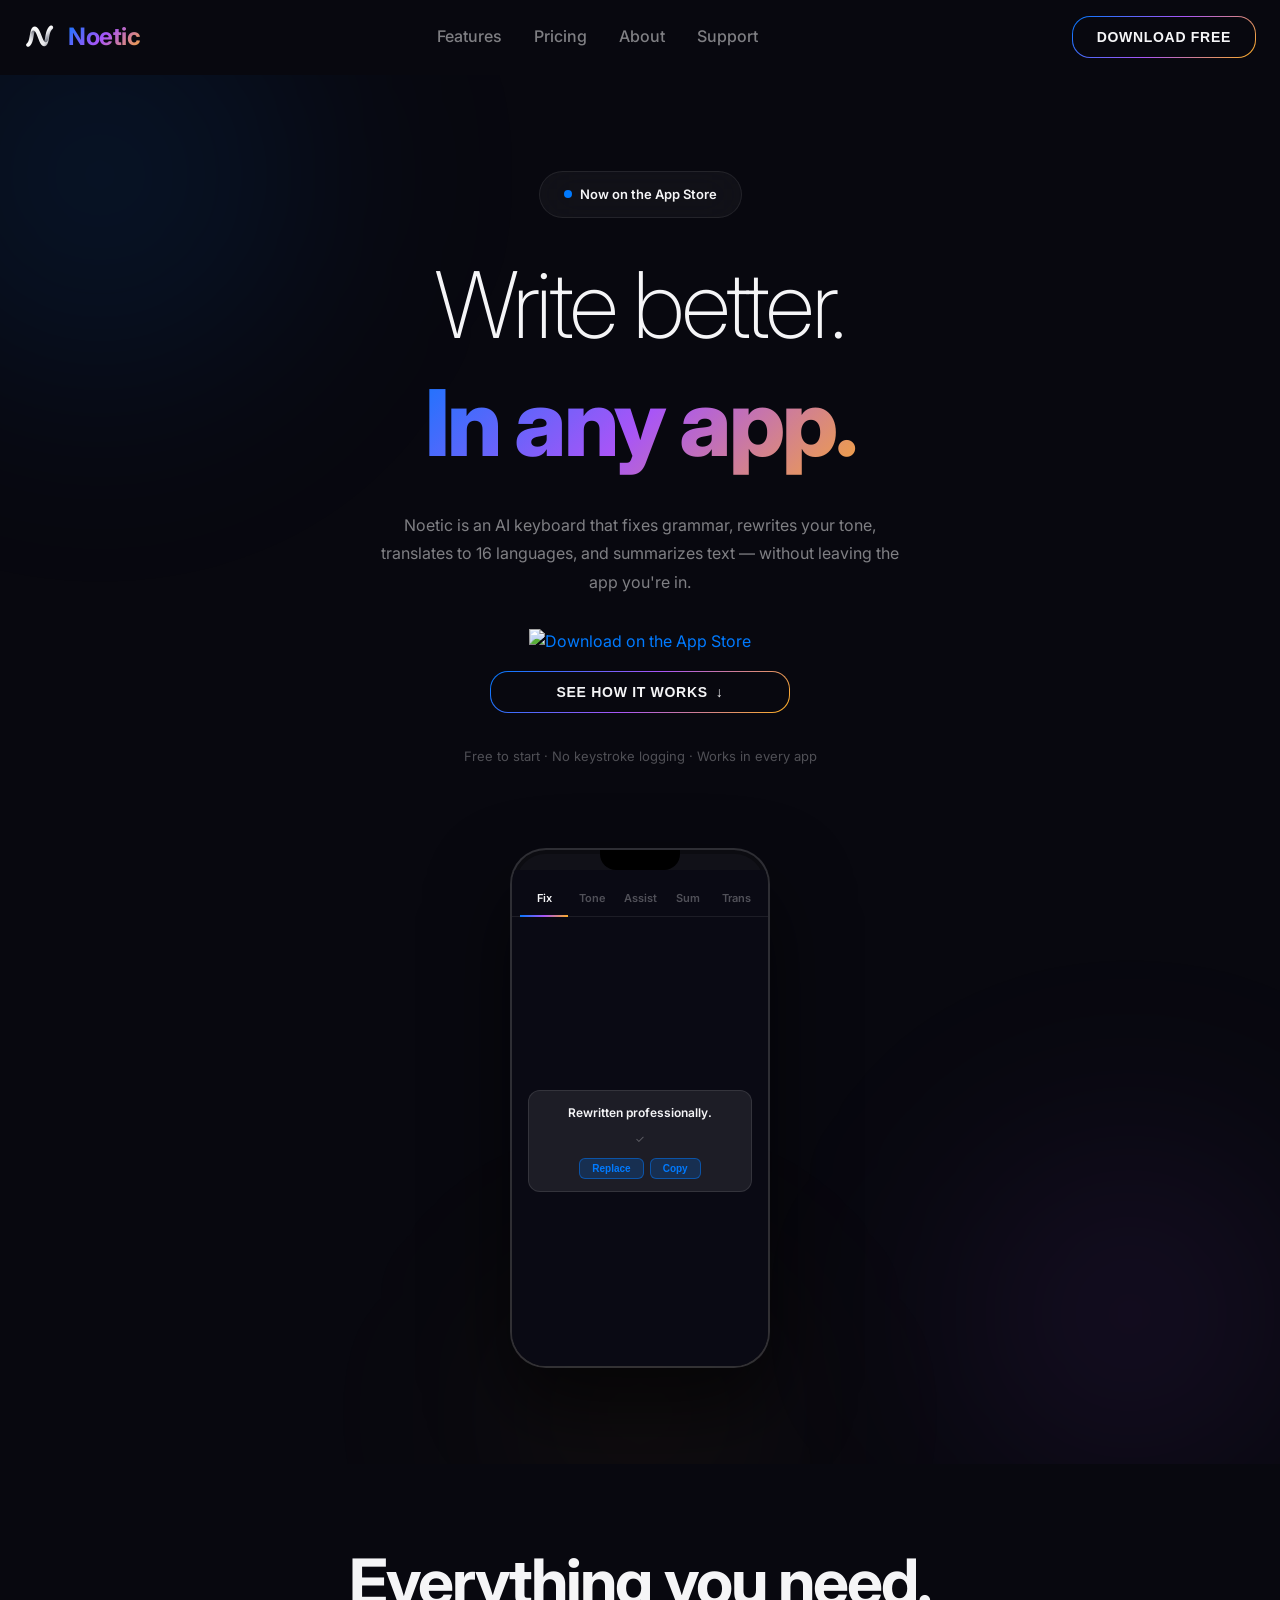
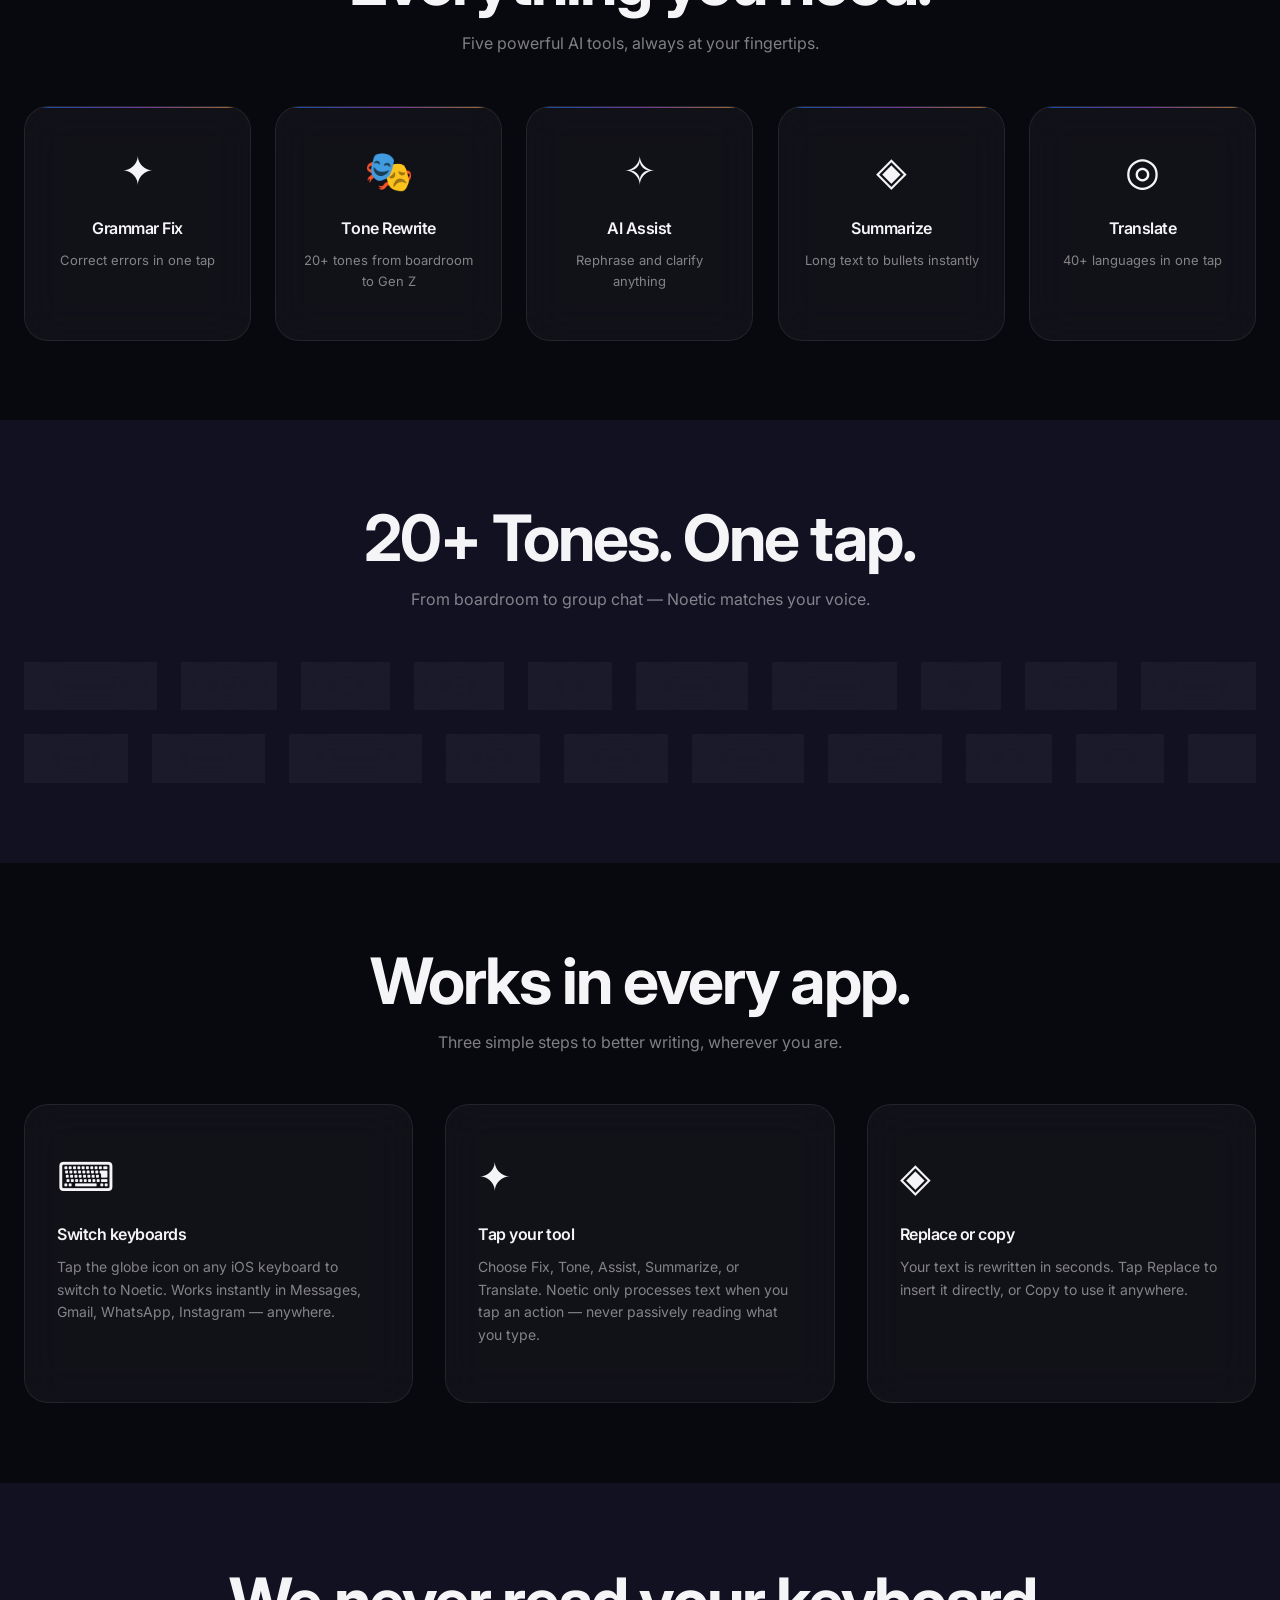
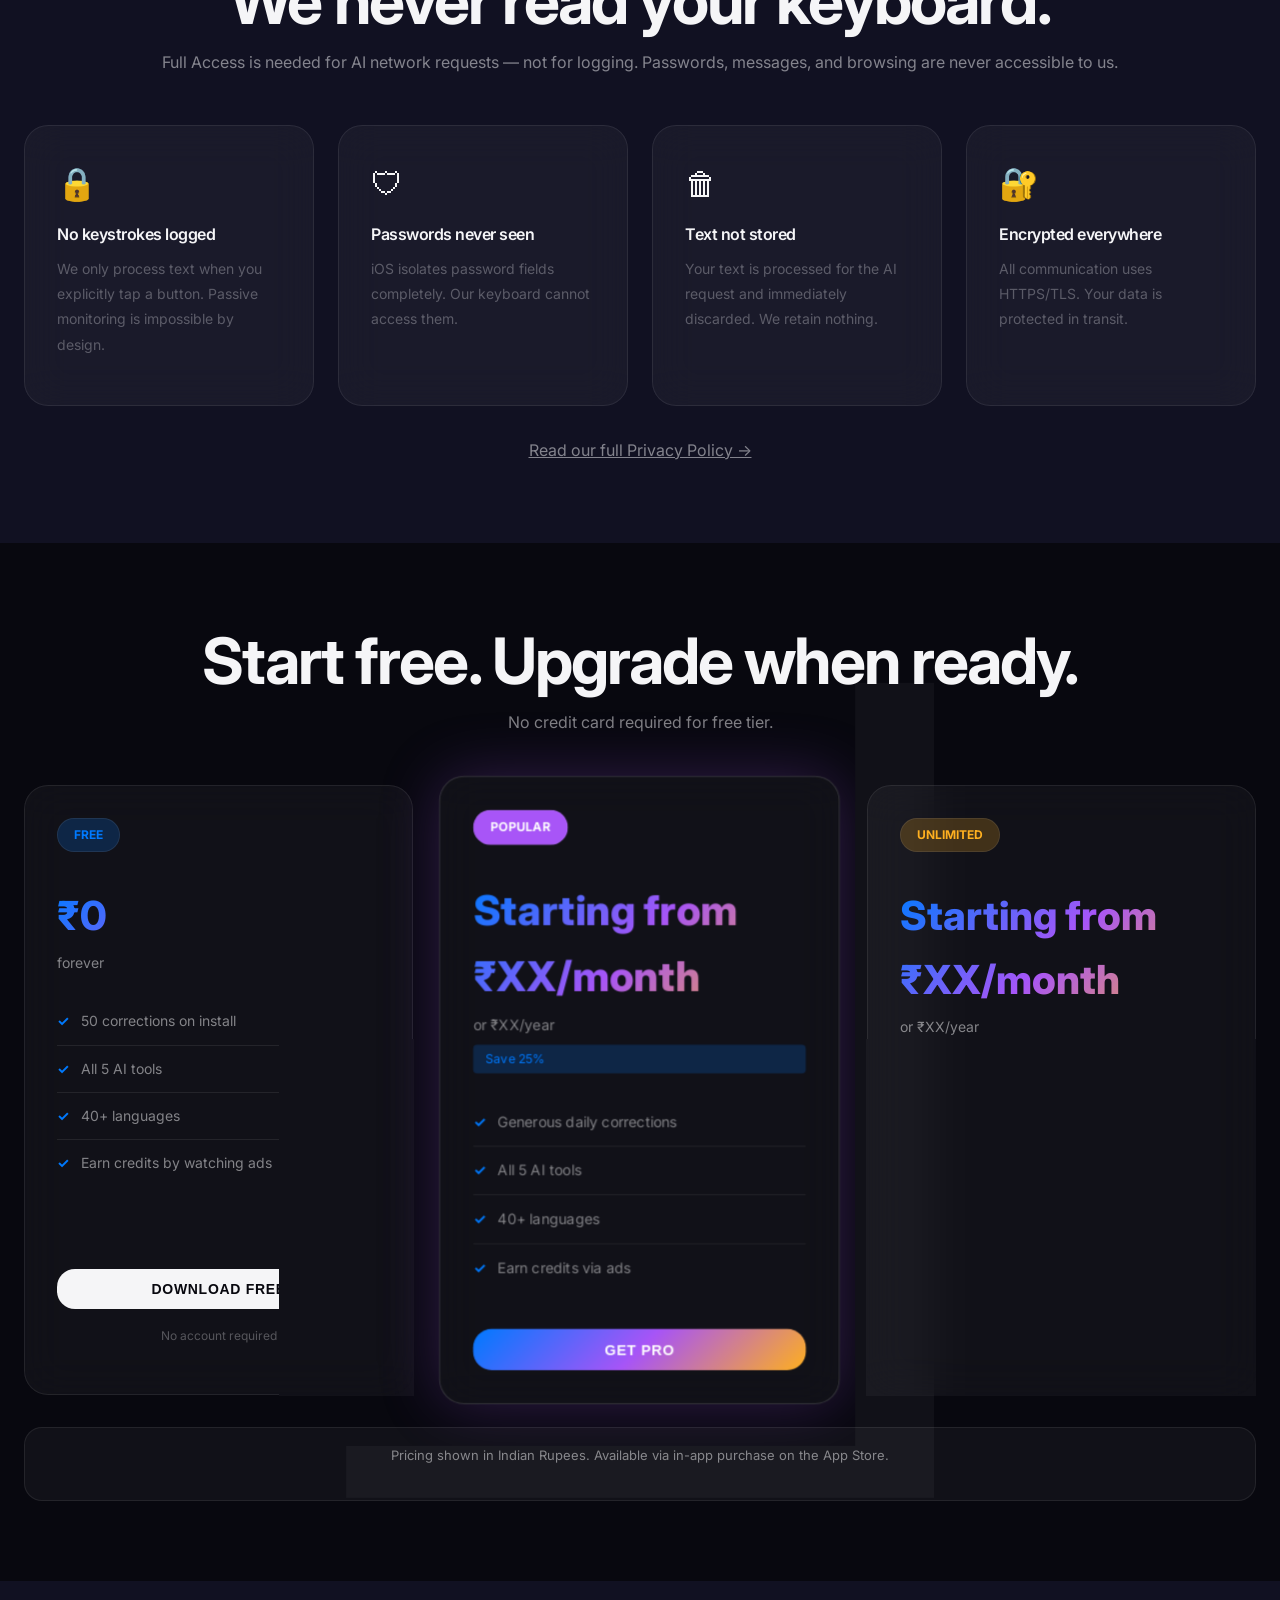
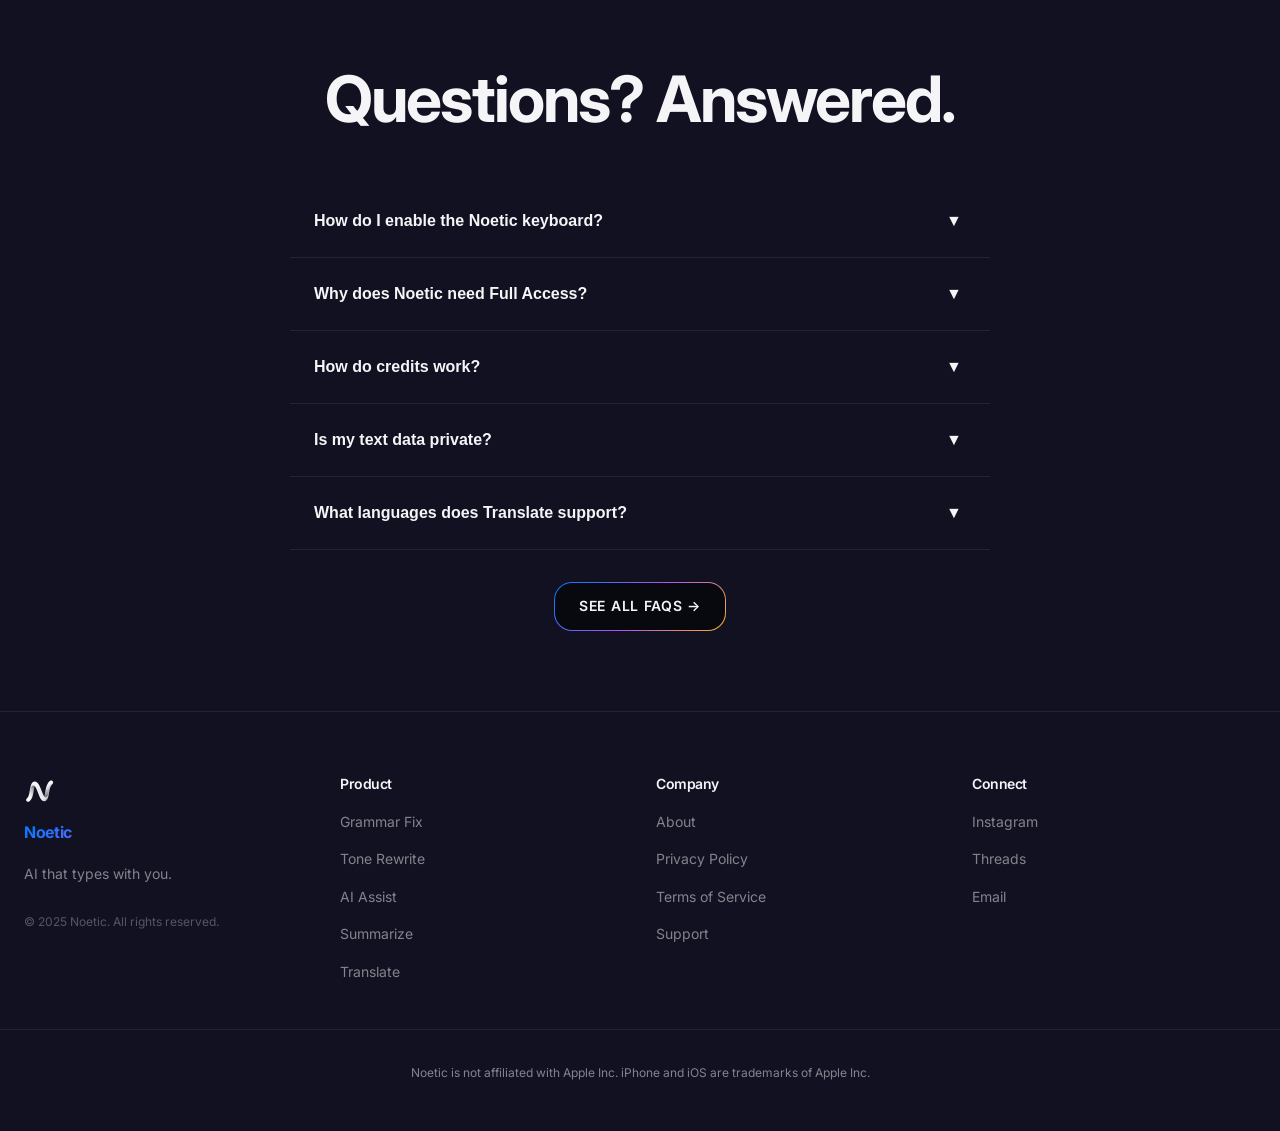
==== commit fdfef9dc: "Add Noetic branding, enhance pricing, improve design quality" ====
--- a/index.html
+++ b/index.html
@@ -12,7 +12,10 @@
   <meta name="twitter:description" content="Fix grammar, rewrite tone, translate in any app.">
   <meta name="twitter:image" content="noetic-logo.png">
   <link rel="canonical" href="https://yoursite.com/index.html">
-  <link rel="icon" href="noetic-logo.png">
+  <link rel="icon" href="noetic-logo.png" media="(prefers-color-scheme: dark)">
+  <link rel="icon" href="noetic-logo.png" media="(prefers-color-scheme: light)">
+  <meta name="theme-color" content="#08080F" media="(prefers-color-scheme: dark)">
+  <meta name="theme-color" content="#FFFFFF" media="(prefers-color-scheme: light)">
   <title>Noetic — AI Keyboard for iPhone</title>
   <link rel="preconnect" href="https://fonts.googleapis.com">
   <link rel="preconnect" href="https://fonts.gstatic.com" crossorigin>
@@ -25,13 +28,13 @@
 <nav>
   <div class="nav-container">
     <div class="nav-logo">
-      <img src="noetic-logo.png" alt="Noetic" class="logo-img" loading="lazy" onerror="this.style.display='none'; this.nextElementSibling.style.display='inline';">
-      <span class="logo-text" style="display:none;">Noetic</span>
+      <img src="noetic-logo.png" alt="Noetic" class="logo-img" loading="lazy">
+      <span class="logo-text">Noetic</span>
     </div>
     
     <ul class="nav-links" id="nav-links">
-      <li><a href="#features-section">Features</a></li>
-      <li><a href="pricing.html">Pricing</a></li>
+      <li><a href="#features">Features</a></li>
+      <li><a href="#pricing">Pricing</a></li>
       <li><a href="about.html">About</a></li>
       <li><a href="support.html">Support</a></li>
     </ul>
@@ -47,8 +50,8 @@
   
   <div class="nav-mobile" id="nav-mobile">
     <ul>
-      <li><a href="#features-section">Features</a></li>
-      <li><a href="pricing.html">Pricing</a></li>
+      <li><a href="#features">Features</a></li>
+      <li><a href="#pricing">Pricing</a></li>
       <li><a href="about.html">About</a></li>
       <li><a href="support.html">Support</a></li>
       <li><a href="#" class="btn btn-ghost" style="width: 100%; text-align: center;">Download Free</a></li>
@@ -98,121 +101,71 @@
     </div>
   </div>
   
-  <!-- iPhone Mockup with Demo -->
-  <div style="margin-top: 4rem; display: flex; justify-content: center;">
-    <div class="demo-phone-frame reveal">
-      <div class="demo-phone-inner">
-        <iframe class="demo-iframe" data-src="demo-grammar.html" scrolling="no" loading="lazy"></iframe>
-      </div>
-    </div>
-  </div>
-</section>
-
-<!-- FEATURE DEMOS SECTION -->
-<section class="section" id="features-section" style="padding: 5rem 0;">
-  <div class="container">
-    <!-- Feature 1: Grammar Fix -->
-    <div class="feature-row reveal">
-      <div>
-        <p class="feature-eyebrow">FIX GRAMMAR</p>
-        <h2 class="feature-headline">Perfect every sentence.</h2>
-        <p style="font-size: 16px; color: var(--text-secondary); margin-bottom: 1.5rem; line-height: 1.8;">Select any text, tap Fix, and Noetic rewrites it for clarity, grammar, and flow. Two modes: Fix Grammar for corrections, Refine for polished rewrites.</p>
-        <ul class="feature-bullets">
-          <li>Corrects grammar & punctuation</li>
-          <li>Refine mode for stylistic polish</li>
-          <li>One tap — no copy-pasting</li>
-        </ul>
-      </div>
-      <div style="display: flex; justify-content: center;">
-        <div class="demo-phone-frame">
-          <div class="demo-phone-inner">
-            <iframe class="demo-iframe" data-src="demo-grammar.html" scrolling="no" loading="lazy"></iframe>
+  <!-- iPhone Mockup -->
+  <div class="iphone-mockup" style="margin-top: 4rem;">
+    <div class="iphone-notch"></div>
+    <div class="iphone-screen">
+      <div class="iphone-tab-bar">
+        <div class="iphone-tab active">Fix</div>
+        <div class="iphone-tab">Tone</div>
+        <div class="iphone-tab">Assist</div>
+        <div class="iphone-tab">Sum</div>
+        <div class="iphone-tab">Trans</div>
+      </div>
+      <div class="iphone-content">
+        <div class="iphone-card">
+          <div class="iphone-card-title">Rewritten professionally.</div>
+          <div style="color: var(--text-tertiary); font-size: 11px; margin-bottom: 8px;">✓</div>
+          <div class="iphone-card-buttons">
+            <button class="iphone-card-btn">Replace</button>
+            <button class="iphone-card-btn">Copy</button>
           </div>
         </div>
       </div>
     </div>
-
-    <!-- Feature 2: Tone Rewrite -->
-    <div class="feature-row reverse reveal" style="margin-top: 5rem;">
-      <div style="display: flex; justify-content: center;">
-        <div class="demo-phone-frame">
-          <div class="demo-phone-inner">
-            <iframe class="demo-iframe" data-src="demo-tone.html" scrolling="no" loading="lazy"></iframe>
-          </div>
-        </div>
-      </div>
-      <div>
-        <p class="feature-eyebrow">TONE REWRITE</p>
-        <h2 class="feature-headline">23 tones. Any vibe.</h2>
-        <p style="font-size: 16px; color: var(--text-secondary); margin-bottom: 1.5rem; line-height: 1.8;">Switch between Professional, Casual, Gen Z, Flirty, Scholarly, and 18 more — directly in your keyboard.</p>
-        <ul class="feature-bullets">
-          <li>23 fully customisable tones</li>
-          <li>Reorder and personalise your palette</li>
-          <li>Works in every text field</li>
-        </ul>
-      </div>
-    </div>
-
-    <!-- Feature 3: AI Assist -->
-    <div class="feature-row reveal" style="margin-top: 5rem;">
-      <div>
-        <p class="feature-eyebrow">AI ASSIST</p>
-        <h2 class="feature-headline">Do more than fix. Create.</h2>
-        <p style="font-size: 16px; color: var(--text-secondary); margin-bottom: 1.5rem; line-height: 1.8;">Ask questions, generate smart auto-replies, humanize text, expand ideas, shorten messages, paraphrase, and more — all from within your keyboard.</p>
-        <ul class="feature-bullets">
-          <li>Auto Reply with sentiment control</li>
-          <li>Humanize, Expand, Shorten, Paraphrase</li>
-          <li>Premium: Hook, Viral, Pitch, and more</li>
-        </ul>
-      </div>
-      <div style="display: flex; justify-content: center;">
-        <div class="demo-phone-frame">
-          <div class="demo-phone-inner">
-            <iframe class="demo-iframe" data-src="demo-assist.html" scrolling="no" loading="lazy"></iframe>
-          </div>
-        </div>
-      </div>
-    </div>
-
-    <!-- Feature 4: Summarize -->
-    <div class="feature-row reverse reveal" style="margin-top: 5rem;">
-      <div style="display: flex; justify-content: center;">
-        <div class="demo-phone-frame">
-          <div class="demo-phone-inner">
-            <iframe class="demo-iframe" data-src="demo-summarize.html" scrolling="no" loading="lazy"></iframe>
-          </div>
-        </div>
-      </div>
-      <div>
-        <p class="feature-eyebrow">SUMMARIZE</p>
-        <h2 class="feature-headline">Long messages, instantly short.</h2>
-        <p style="font-size: 16px; color: var(--text-secondary); margin-bottom: 1.5rem; line-height: 1.8;">Paste any block of text and get a clean bullet-point summary in seconds.</p>
-        <ul class="feature-bullets">
-          <li>Long messages → clean bullets</li>
-          <li>Paste from anywhere, summarize in-keyboard</li>
-          <li>Works on articles, emails, threads</li>
-        </ul>
-      </div>
-    </div>
-
-    <!-- Feature 5: Translate -->
-    <div class="feature-row reveal" style="margin-top: 5rem;">
-      <div>
-        <p class="feature-eyebrow">TRANSLATE</p>
-        <h2 class="feature-headline">Type in one language. Send in another.</h2>
-        <p style="font-size: 16px; color: var(--text-secondary); margin-bottom: 1.5rem; line-height: 1.8;">Translate to and from 16 languages including Hindi, Tamil, Telugu, Malayalam, Bengali, and Kannada — without leaving your current app.</p>
-        <ul class="feature-bullets">
-          <li>16 languages including Indian regional</li>
-          <li>One-tap in-keyboard translation</li>
-          <li>No switching apps, no copying</li>
-        </ul>
-      </div>
-      <div style="display: flex; justify-content: center;">
-        <div class="demo-phone-frame">
-          <div class="demo-phone-inner">
-            <iframe class="demo-iframe" data-src="demo-translate.html" scrolling="no" loading="lazy"></iframe>
-          </div>
-        </div>
+  </div>
+</section>
+
+<!-- FEATURE STRIP -->
+<section class="section" id="features" style="background: var(--bg); padding: 5rem 0;">
+  <div class="container reveal">
+    <h2 style="text-align: center; margin-bottom: 0.5rem;">Everything you need.</h2>
+    <p style="text-align: center; color: var(--text-secondary); margin-bottom: 3rem; font-size: 16px;">Five powerful AI tools, always at your fingertips.</p>
+    
+    <div style="display: grid; grid-template-columns: repeat(auto-fit, minmax(180px, 1fr)); gap: 1.5rem;" class="reveal-group">
+      <!-- Card 1 -->
+      <div class="glass tilt-card feature-card" style="padding: 2rem 1.5rem; text-align: center; border-radius: var(--radius-lg); transition: all 0.3s ease;">
+        <div style="font-size: 2.5rem; margin-bottom: 1rem;">✦</div>
+        <h3 style="font-size: 16px; margin-bottom: 0.75rem; font-weight: 600;">Grammar Fix</h3>
+        <p style="font-size: 13px; color: var(--text-secondary); line-height: 1.6;">Correct errors in one tap</p>
+      </div>
+      
+      <!-- Card 2 -->
+      <div class="glass tilt-card feature-card" style="padding: 2rem 1.5rem; text-align: center; border-radius: var(--radius-lg); transition: all 0.3s ease;">
+        <div style="font-size: 2.5rem; margin-bottom: 1rem;">🎭</div>
+        <h3 style="font-size: 16px; margin-bottom: 0.75rem; font-weight: 600;">Tone Rewrite</h3>
+        <p style="font-size: 13px; color: var(--text-secondary); line-height: 1.6;">20+ tones from boardroom to Gen Z</p>
+      </div>
+      
+      <!-- Card 3 -->
+      <div class="glass tilt-card feature-card" style="padding: 2rem 1.5rem; text-align: center; border-radius: var(--radius-lg); transition: all 0.3s ease;">
+        <div style="font-size: 2.5rem; margin-bottom: 1rem;">✧</div>
+        <h3 style="font-size: 16px; margin-bottom: 0.75rem; font-weight: 600;">AI Assist</h3>
+        <p style="font-size: 13px; color: var(--text-secondary); line-height: 1.6;">Rephrase and clarify anything</p>
+      </div>
+      
+      <!-- Card 4 -->
+      <div class="glass tilt-card feature-card" style="padding: 2rem 1.5rem; text-align: center; border-radius: var(--radius-lg); transition: all 0.3s ease;">
+        <div style="font-size: 2.5rem; margin-bottom: 1rem;">◈</div>
+        <h3 style="font-size: 16px; margin-bottom: 0.75rem; font-weight: 600;">Summarize</h3>
+        <p style="font-size: 13px; color: var(--text-secondary); line-height: 1.6;">Long text to bullets instantly</p>
+      </div>
+      
+      <!-- Card 5 -->
+      <div class="glass tilt-card feature-card" style="padding: 2rem 1.5rem; text-align: center; border-radius: var(--radius-lg); transition: all 0.3s ease;">
+        <div style="font-size: 2.5rem; margin-bottom: 1rem;">◎</div>
+        <h3 style="font-size: 16px; margin-bottom: 0.75rem; font-weight: 600;">Translate</h3>
+        <p style="font-size: 13px; color: var(--text-secondary); line-height: 1.6;">40+ languages in one tap</p>
       </div>
     </div>
   </div>
@@ -221,123 +174,92 @@
 <!-- TONE SHOWCASE -->
 <section class="section" style="background: var(--bg-alt); padding: 5rem 0;">
   <div class="container reveal">
-    <h2 style="text-align: center; margin-bottom: 0.5rem;">23 tones. One tap.</h2>
-    <p style="text-align: center; color: var(--text-secondary); margin-bottom: 3rem; font-size: 16px;">From boardroom to group chat — match any voice, any moment.</p>
+    <h2 style="text-align: center; margin-bottom: 0.5rem;">20+ Tones. One tap.</h2>
+    <p style="text-align: center; color: var(--text-secondary); margin-bottom: 3rem; font-size: 16px;">From boardroom to group chat — Noetic matches your voice.</p>
     
     <!-- Marquee Row 1 (Left to Right) -->
     <div class="marquee" style="margin-bottom: 1.5rem;">
       <div class="marquee-track">
         <span class="tone-pill blue">Professional</span>
         <span class="tone-pill violet">Casual</span>
-        <span class="tone-pill gold">Polite</span>
-        <span class="tone-pill blue">Friendly</span>
-        <span class="tone-pill violet">Gen Z</span>
-        <span class="tone-pill gold">Funny</span>
-        <span class="tone-pill blue">Flirty</span>
-        <span class="tone-pill violet">Scholarly</span>
-        <span class="tone-pill gold">Academic</span>
-        <span class="tone-pill blue">Confident</span>
-        <span class="tone-pill violet">Diplomatic</span>
+        <span class="tone-pill gold">Gen Z</span>
+        <span class="tone-pill blue">Funny</span>
+        <span class="tone-pill violet">Flirty</span>
+        <span class="tone-pill gold">Scholarly</span>
+        <span class="tone-pill blue">Empathetic</span>
+        <span class="tone-pill violet">Bold</span>
+        <span class="tone-pill gold">Poetic</span>
+        <span class="tone-pill blue">Diplomatic</span>
         <!-- Duplicated for continuous scroll -->
-        <span class="tone-pill gold">Professional</span>
-        <span class="tone-pill blue">Casual</span>
-        <span class="tone-pill violet">Polite</span>
-        <span class="tone-pill gold">Friendly</span>
+        <span class="tone-pill violet">Professional</span>
+        <span class="tone-pill gold">Casual</span>
         <span class="tone-pill blue">Gen Z</span>
         <span class="tone-pill violet">Funny</span>
         <span class="tone-pill gold">Flirty</span>
         <span class="tone-pill blue">Scholarly</span>
-        <span class="tone-pill violet">Academic</span>
-        <span class="tone-pill gold">Confident</span>
-        <span class="tone-pill blue">Diplomatic</span>
+        <span class="tone-pill violet">Empathetic</span>
+        <span class="tone-pill gold">Bold</span>
+        <span class="tone-pill blue">Poetic</span>
+        <span class="tone-pill violet">Diplomatic</span>
       </div>
     </div>
     
     <!-- Marquee Row 2 (Right to Left) -->
     <div class="marquee">
       <div class="marquee-track reverse">
-        <span class="tone-pill gold">Empathetic</span>
-        <span class="tone-pill blue">Humorous</span>
-        <span class="tone-pill violet">Persuasive</span>
-        <span class="tone-pill gold">Poetic</span>
+        <span class="tone-pill gold">Friendly</span>
         <span class="tone-pill blue">Sarcastic</span>
-        <span class="tone-pill violet">Sincere</span>
-        <span class="tone-pill gold">Witty</span>
-        <span class="tone-pill blue">Optimistic</span>
-        <span class="tone-pill violet">Supportive</span>
-        <span class="tone-pill gold">Urgent</span>
+        <span class="tone-pill violet">Motivational</span>
+        <span class="tone-pill gold">Formal</span>
+        <span class="tone-pill blue">Concise</span>
+        <span class="tone-pill violet">Romantic</span>
+        <span class="tone-pill gold">Assertive</span>
+        <span class="tone-pill blue">Witty</span>
+        <span class="tone-pill violet">Warm</span>
+        <span class="tone-pill gold">Playful</span>
+        <!-- Duplicated for continuous scroll -->
+        <span class="tone-pill blue">Friendly</span>
+        <span class="tone-pill violet">Sarcastic</span>
+        <span class="tone-pill gold">Motivational</span>
+        <span class="tone-pill blue">Formal</span>
+        <span class="tone-pill violet">Concise</span>
+        <span class="tone-pill gold">Romantic</span>
+        <span class="tone-pill blue">Assertive</span>
+        <span class="tone-pill violet">Witty</span>
+        <span class="tone-pill gold">Warm</span>
         <span class="tone-pill blue">Playful</span>
-        <span class="tone-pill violet">Direct</span>
-        <!-- Duplicated for continuous scroll -->
-        <span class="tone-pill gold">Empathetic</span>
-        <span class="tone-pill blue">Humorous</span>
-        <span class="tone-pill violet">Persuasive</span>
-        <span class="tone-pill gold">Poetic</span>
-        <span class="tone-pill blue">Sarcastic</span>
-        <span class="tone-pill violet">Sincere</span>
-        <span class="tone-pill gold">Witty</span>
-        <span class="tone-pill blue">Optimistic</span>
-        <span class="tone-pill violet">Supportive</span>
-        <span class="tone-pill gold">Urgent</span>
-        <span class="tone-pill blue">Playful</span>
-        <span class="tone-pill violet">Direct</span>
-      </div>
-    </div>
-  </div>
-</section>
-
-<!-- AI ASSIST HIGHLIGHT -->
-<section class="section" style="padding: 5rem 0;">
-  <div class="container reveal">
-    <h2 style="text-align: center; margin-bottom: 0.5rem;">Smart replies. Zero effort.</h2>
-    <p style="text-align: center; color: var(--text-secondary); margin-bottom: 3rem; font-size: 16px;">Noetic reads the message you received and writes the perfect reply — with the exact sentiment you want.</p>
-    
-    <div class="glass" style="padding: 2rem; border-radius: var(--radius-lg); max-width: 600px; margin: 0 auto;">
-      <div style="margin-bottom: 1.5rem;">
-        <p style="color: var(--text-tertiary); font-size: 13px; text-transform: uppercase; letter-spacing: 0.05em; margin-bottom: 0.5rem;">Received</p>
-        <p style="font-size: 14px; color: var(--text-primary);">Can we reschedule the meeting to Thursday?</p>
-      </div>
-      
-      <div style="margin-bottom: 1.5rem; padding: 1rem; background: rgba(0,122,255,0.1); border-radius: var(--radius-md);">
-        <p style="color: var(--text-tertiary); font-size: 13px; text-transform: uppercase; letter-spacing: 0.05em; margin-bottom: 0.5rem;">Noetic Auto Reply (Positive)</p>
-        <p style="font-size: 14px; color: var(--text-primary);">Absolutely, Thursday works great for me!</p>
-      </div>
-      
-      <div style="display: flex; gap: 1rem;">
-        <button class="btn btn-primary" style="flex: 1;">Replace</button>
-        <button class="btn btn-ghost" style="flex: 1;">Copy</button>
-      </div>
-    </div>
-  </div>
-</section>
-
-<!-- WORKS IN EVERY APP -->
-<section class="section" style="background: var(--bg-alt); padding: 5rem 0;">
-  <div class="container reveal">
-    <h2 style="text-align: center; margin-bottom: 3rem;">Works in every app.</h2>
-    
-    <div class="orbit-container" style="margin-bottom: 3rem;">
-      <div class="orbit-ring orbit-ring-2" style="--radius: 220px; --start-angle: 0deg;">
-        <div class="orbit-icon" style="--start-angle: 0deg; --radius: 220px; background: #FF5E62;">X</div>
-        <div class="orbit-icon" style="--start-angle: 60deg; --radius: 220px; background: #5B59D3;">S</div>
-        <div class="orbit-icon" style="--start-angle: 120deg; --radius: 220px; background: #0088CC;">T</div>
-        <div class="orbit-icon" style="--start-angle: 180deg; --radius: 220px; background: #007AFF;">L</div>
-        <div class="orbit-icon" style="--start-angle: 240deg; --radius: 220px; background: #000000; border: 1px solid var(--border);">N</div>
-        <div class="orbit-icon" style="--start-angle: 300deg; --radius: 220px; background: #1DA1F2;">T</div>
-      </div>
-      
-      <div class="orbit-ring orbit-ring-1" style="--radius: 140px; --start-angle: 0deg;">
-        <div class="orbit-icon" style="--start-angle: 0deg; --radius: 140px; background: #075E54;">W</div>
-        <div class="orbit-icon" style="--start-angle: 90deg; --radius: 140px; background: #EA4335;">G</div>
-        <div class="orbit-icon" style="--start-angle: 180deg; --radius: 140px; background: #E1306C;">I</div>
-        <div class="orbit-icon" style="--start-angle: 270deg; --radius: 140px; background: #0A84FF;">i</div>
-      </div>
-      
-      <div class="orbit-phone"></div>
-    </div>
-    
-    <div style="text-align: center; max-width: 600px; margin: 0 auto;">
-      <p style="font-size: 16px; color: var(--text-secondary); line-height: 1.8;">Switch keyboards with one tap. Noetic appears inside iMessage, WhatsApp, Gmail, Instagram, and every other app that uses the standard iOS keyboard — no switching apps, no copying.</p>
+      </div>
+    </div>
+  </div>
+</section>
+
+<!-- HOW IT WORKS -->
+<section class="section" id="how-it-works" style="padding: 5rem 0;">
+  <div class="container reveal">
+    <h2 style="text-align: center; margin-bottom: 0.5rem;">Works in every app.</h2>
+    <p style="text-align: center; color: var(--text-secondary); margin-bottom: 3rem; font-size: 16px;">Three simple steps to better writing, wherever you are.</p>
+    
+    <div style="display: grid; grid-template-columns: repeat(auto-fit, minmax(280px, 1fr)); gap: 2rem;" class="reveal-group">
+      <!-- Step 1 -->
+      <div class="glass" style="padding: 2.5rem 2rem; border-radius: var(--radius-lg);">
+        <div style="font-size: 2.5rem; margin-bottom: 1rem;">⌨</div>
+        <h3 style="font-size: 16px; margin-bottom: 0.75rem; font-weight: 600;">Switch keyboards</h3>
+        <p style="font-size: 14px; color: var(--text-secondary); line-height: 1.6;">Tap the globe icon on any iOS keyboard to switch to Noetic. Works instantly in Messages, Gmail, WhatsApp, Instagram — anywhere.</p>
+      </div>
+      
+      <!-- Step 2 -->
+      <div class="glass" style="padding: 2.5rem 2rem; border-radius: var(--radius-lg);">
+        <div style="font-size: 2.5rem; margin-bottom: 1rem;">✦</div>
+        <h3 style="font-size: 16px; margin-bottom: 0.75rem; font-weight: 600;">Tap your tool</h3>
+        <p style="font-size: 14px; color: var(--text-secondary); line-height: 1.6;">Choose Fix, Tone, Assist, Summarize, or Translate. Noetic only processes text when you tap an action — never passively reading what you type.</p>
+      </div>
+      
+      <!-- Step 3 -->
+      <div class="glass" style="padding: 2.5rem 2rem; border-radius: var(--radius-lg);">
+        <div style="font-size: 2.5rem; margin-bottom: 1rem;">◈</div>
+        <h3 style="font-size: 16px; margin-bottom: 0.75rem; font-weight: 600;">Replace or copy</h3>
+        <p style="font-size: 14px; color: var(--text-secondary); line-height: 1.6;">Your text is rewritten in seconds. Tap Replace to insert it directly, or Copy to use it anywhere.</p>
+      </div>
     </div>
   </div>
 </section>
@@ -384,19 +306,139 @@
   </div>
 </section>
 
-<!-- FINAL CTA -->
-<section class="section" style="background: linear-gradient(135deg, rgba(0,122,255,0.1), rgba(168,85,247,0.1)); padding: 5rem 0;">
-  <div class="container reveal">
-    <h2 style="text-align: center; margin-bottom: 2rem;">Start writing better today.</h2>
-    
-    <div style="display: flex; flex-direction: column; gap: 1rem; max-width: 300px; margin: 0 auto; margin-bottom: 2rem;">
-      <a href="#" style="display: block; text-align: center;">
-        <img src="https://developer.apple.com/assets/elements/badges/download-on-the-app-store.svg"
-             alt="Download on the App Store" style="height: 54px; width: auto;">
-      </a>
-    </div>
-    
-    <p style="text-align: center; font-size: 14px; color: var(--text-secondary);">Free to start. No credit card required.</p>
+<!-- PRICING SECTION -->
+<section class="section" id="pricing" style="padding: 5rem 0;">
+  <div class="container reveal">
+    <h2 style="text-align: center; margin-bottom: 0.5rem;">Start free. Upgrade when ready.</h2>
+    <p style="text-align: center; color: var(--text-secondary); margin-bottom: 3rem;">No credit card required for free tier.</p>
+    
+    <div style="display: grid; grid-template-columns: repeat(auto-fit, minmax(280px, 1fr)); gap: 2rem; margin-bottom: 2rem;">
+      <!-- Free Tier -->
+      <div class="pricing-card">
+        <div class="pricing-header">
+          <div class="pricing-chip blue">FREE</div>
+        </div>
+        <div class="pricing-price">₹0</div>
+        <div class="pricing-subtext">forever</div>
+        <ul class="pricing-features">
+          <li>50 corrections on install</li>
+          <li>All 5 AI tools</li>
+          <li>40+ languages</li>
+          <li>Earn credits by watching ads</li>
+        </ul>
+        <button class="btn btn-primary pricing-cta" onclick="window.location.href='#'">Download Free</button>
+        <p style="text-align: center; font-size: 12px; color: var(--text-tertiary); margin-top: 1rem;">No account required</p>
+      </div>
+      
+      <!-- Pro Tier -->
+      <div class="pricing-card pricing-popular">
+        <div class="pricing-header">
+          <div class="pricing-chip badge-popular">POPULAR</div>
+        </div>
+        <div class="pricing-price">Starting from ₹XX/month</div>
+        <!-- TODO: Update with actual StoreKit price before launch -->
+        <div class="pricing-subtext" style="margin-bottom: 0.5rem;">or ₹XX/year</div>
+        <div style="display: inline-block; background: rgba(0,122,255,0.2); border-radius: 4px; padding: 0.25rem 0.75rem; font-size: 12px; color: var(--blue); margin-bottom: 1.5rem;">Save 25%</div>
+        <ul class="pricing-features">
+          <li>Generous daily corrections</li>
+          <li>All 5 AI tools</li>
+          <li>40+ languages</li>
+          <li>Earn credits via ads</li>
+        </ul>
+        <button class="btn btn-gradient pricing-cta" onclick="window.location.href='#'">Get Pro</button>
+      </div>
+      
+      <!-- Premium Tier -->
+      <div class="pricing-card">
+        <div class="pricing-header">
+          <div class="pricing-chip gold">UNLIMITED</div>
+        </div>
+        <div class="pricing-price">Starting from ₹XX/month</div>
+        <!-- TODO: Update with actual StoreKit price before launch -->
+        <div class="pricing-subtext">or ₹XX/year</div>
+        <ul class="pricing-features">
+          <li>Unlimited corrections</li>
+          <li>All 5 AI tools</li>
+          <li>40+ languages</li>
+          <li>Priority AI processing</li>
+          <li>Early access to new features</li>
+        </ul>
+        <button class="btn btn-primary pricing-cta" onclick="window.location.href='#'">Go Unlimited</button>
+      </div>
+    </div>
+    
+    <div style="text-align: center; background: var(--surface); padding: 1rem; border-radius: var(--radius-md); border: 1px solid var(--border);">
+      <p style="font-size: 13px; color: var(--text-secondary);">Pricing shown in Indian Rupees. Available via in-app purchase on the App Store.</p>
+    </div>
+  </div>
+</section>
+
+<!-- FAQ SECTION -->
+<section class="section" style="background: var(--bg-alt); padding: 5rem 0;">
+  <div class="container reveal">
+    <h2 style="text-align: center; margin-bottom: 3rem;">Questions? Answered.</h2>
+    
+    <div style="max-width: 700px; margin: 0 auto;">
+      <!-- FAQ Item 1 -->
+      <div class="accordion-item">
+        <button class="accordion-header">
+          <span>How do I enable the Noetic keyboard?</span>
+          <div class="accordion-chevron">▼</div>
+        </button>
+        <div class="accordion-content">
+          <div class="accordion-text">Settings → General → Keyboard → Keyboards → Add New Keyboard → Noetic. Then tap Noetic in the list and enable "Allow Full Access."</div>
+        </div>
+      </div>
+      
+      <!-- FAQ Item 2 -->
+      <div class="accordion-item">
+        <button class="accordion-header">
+          <span>Why does Noetic need Full Access?</span>
+          <div class="accordion-chevron">▼</div>
+        </button>
+        <div class="accordion-content">
+          <div class="accordion-text">Full Access allows the keyboard to connect to the internet for AI processing. Without it, the AI tools cannot function. This permission is never used to log your keystrokes or access your private data.</div>
+        </div>
+      </div>
+      
+      <!-- FAQ Item 3 -->
+      <div class="accordion-item">
+        <button class="accordion-header">
+          <span>How do credits work?</span>
+          <div class="accordion-chevron">▼</div>
+        </button>
+        <div class="accordion-content">
+          <div class="accordion-text">Every AI action uses one credit. Free users receive a daily credit allowance that resets at midnight. You can earn extra credits by watching a short rewarded video. Pro and Premium subscribers get higher daily limits or unlimited usage.</div>
+          <!-- TODO: Confirm exact credit limits from codebase before launch -->
+        </div>
+      </div>
+      
+      <!-- FAQ Item 4 -->
+      <div class="accordion-item">
+        <button class="accordion-header">
+          <span>Is my text data private?</span>
+          <div class="accordion-chevron">▼</div>
+        </button>
+        <div class="accordion-content">
+          <div class="accordion-text">Yes. We only send text to our AI when you explicitly tap an action button. We never log what you type passively. Processed text is discarded immediately and not stored.</div>
+        </div>
+      </div>
+      
+      <!-- FAQ Item 5 -->
+      <div class="accordion-item">
+        <button class="accordion-header">
+          <span>What languages does Translate support?</span>
+          <div class="accordion-chevron">▼</div>
+        </button>
+        <div class="accordion-content">
+          <div class="accordion-text">English, Hindi, Spanish, French, German, Arabic, Chinese, Japanese, Korean, Portuguese, Tamil, Telugu, Malayalam, Bengali, Kannada, and Italian — 16 languages total.</div>
+        </div>
+      </div>
+    </div>
+    
+    <div style="text-align: center; margin-top: 2rem;">
+      <a href="support.html" class="btn btn-ghost" style="display: inline-flex;">See all FAQs →</a>
+    </div>
   </div>
 </section>
 
@@ -406,8 +448,8 @@
     <!-- Column 1: Logo -->
     <div class="footer-column">
       <div class="footer-logo">
-        <img src="noetic-logo.png" alt="Noetic" class="logo-img" style="width: 32px; height: 32px;" loading="lazy" onerror="this.style.display='none'; this.nextElementSibling.style.display='inline';">
-        <span class="logo-text" style="display:none; font-weight: 700;">Noetic</span>
+        <img src="noetic-logo.png" alt="Noetic" class="logo-img" style="width: 32px; height: 32px;" loading="lazy">
+        <span class="logo-text" style="font-weight: 700;">Noetic</span>
         <p class="footer-tagline">AI that types with you.</p>
         <p class="footer-copyright">© 2025 Noetic. All rights reserved.</p>
       </div>
@@ -417,11 +459,11 @@
     <div class="footer-column">
       <h4>Product</h4>
       <ul>
-        <li><a href="index.html#features-section">Features</a></li>
-        <li><a href="pricing.html">Pricing</a></li>
-        <li><a href="index.html#features-section">AI Assist</a></li>
-        <li><a href="index.html#features-section">Summarize</a></li>
-        <li><a href="index.html#features-section">Translate</a></li>
+        <li><a href="#features">Grammar Fix</a></li>
+        <li><a href="#features">Tone Rewrite</a></li>
+        <li><a href="#features">AI Assist</a></li>
+        <li><a href="#features">Summarize</a></li>
+        <li><a href="#features">Translate</a></li>
       </ul>
     </div>
     
@@ -430,8 +472,8 @@
       <h4>Company</h4>
       <ul>
         <li><a href="about.html">About</a></li>
-        <li><a href="privacy.html">Privacy</a></li>
-        <li><a href="terms.html">Terms</a></li>
+        <li><a href="privacy.html">Privacy Policy</a></li>
+        <li><a href="terms.html">Terms of Service</a></li>
         <li><a href="support.html">Support</a></li>
       </ul>
     </div>
@@ -440,24 +482,9 @@
     <div class="footer-column">
       <h4>Connect</h4>
       <ul>
-        <li><a href="https://www.instagram.com/noetic_aikeyboard" target="_blank" rel="noopener noreferrer" class="social-link">
-          <svg class="social-icon" viewBox="0 0 24 24" fill="currentColor">
-            <path d="M12 0C5.37 0 0 5.37 0 12c0 6.63 5.37 12 12 12 6.63 0 12-5.37 12-12 0-6.63-5.37-12-12-12zm5.521 17.708c-.808.607-1.908.96-3.04.96-2.33 0-4.226-1.896-4.226-4.226 0-2.33 1.896-4.226 4.226-4.226 2.33 0 4.226 1.896 4.226 4.226 0 1.132-.353 2.232-.96 3.04zm1.254-7.218c-.303 0-.546.243-.546.546v1.368c0 .303.243.546.546.546h1.368c.303 0 .546-.243.546-.546v-1.368c0-.303-.243-.546-.546-.546h-1.368zM12 15.13c-1.723 0-3.13-1.407-3.13-3.13 0-1.723 1.407-3.13 3.13-3.13 1.723 0 3.13 1.407 3.13 3.13 0 1.723-1.407 3.13-3.13 3.13zm4.226-8.917H7.774c-1.532 0-2.774 1.242-2.774 2.774v4.452c0 1.532 1.242 2.774 2.774 2.774h8.452c1.532 0 2.774-1.242 2.774-2.774V7.989c0-1.532-1.242-2.774-2.774-2.774z"/>
-          </svg>
-          Instagram
-        </a></li>
-        <li><a href="https://www.threads.net/@noetic_aikeyboard" target="_blank" rel="noopener noreferrer" class="social-link">
-          <svg class="social-icon" viewBox="0 0 24 24" fill="currentColor">
-            <path d="M12 0C5.373 0 0 5.373 0 12s5.373 12 12 12 12-5.373 12-12S18.627 0 12 0zm0 2c5.514 0 10 4.486 10 10s-4.486 10-10 10S2 17.514 2 12 6.486 2 12 2zm3.5 9c.828 0 1.5.672 1.5 1.5s-.672 1.5-1.5 1.5-1.5-.672-1.5-1.5.672-1.5 1.5-1.5zm-7 0c.828 0 1.5.672 1.5 1.5s-.672 1.5-1.5 1.5-1.5-.672-1.5-1.5.672-1.5 1.5-1.5z"/>
-          </svg>
-          Threads
-        </a></li>
-        <li><a href="mailto:noeticaikeyboard@gmail.com" class="social-link">
-          <svg class="social-icon" viewBox="0 0 24 24" fill="currentColor">
-            <path d="M12 0C5.37 0 0 5.37 0 12s5.37 12 12 12 12-5.37 12-12S18.63 0 12 0zm6 9h-5V6h5v3zm0 3h-5v3h5v-3zM6 6h5v3H6V6zm0 6h5v3H6v-3z"/>
-          </svg>
-          Email
-        </a></li>
+        <li><a href="https://www.instagram.com/noetic_aikeyboard" target="_blank" rel="noopener noreferrer">Instagram</a></li>
+        <li><a href="https://www.threads.com/@noetic_aikeyboard" target="_blank" rel="noopener noreferrer">Threads</a></li>
+        <li><a href="mailto:noeticaikeyboard@gmail.com">Email</a></li>
       </ul>
     </div>
   </div>
--- a/style.css
+++ b/style.css
@@ -194,6 +194,7 @@
 .glass:hover {
   background: var(--surface-hover);
   border-color: var(--border-hover);
+  transform: translateY(-2px);
 }
 
 .glass.tilt-card {
@@ -215,6 +216,10 @@
 
 .glass.tilt-card:hover::before {
   opacity: 1;
+}
+
+.feature-card {
+  cursor: default;
 }
 
 /* ANIMATIONS & TRANSITIONS */
@@ -856,12 +861,13 @@
   font-weight: 700;
   display: flex;
   align-items: center;
-  gap: 0.5rem;
+  gap: 0.75rem;
 }
 
 .logo-img {
   width: 32px;
   height: 32px;
+  flex-shrink: 0;
 }
 
 .logo-text {
@@ -869,6 +875,8 @@
   -webkit-background-clip: text;
   -webkit-text-fill-color: transparent;
   background-clip: text;
+  letter-spacing: -0.02em;
+  font-weight: 700;
 }
 
 .nav-links {
@@ -1010,6 +1018,18 @@
   gap: 0.5rem;
 }
 
+.footer-logo .logo-img {
+  width: 32px;
+  height: 32px;
+  margin-bottom: 0.25rem;
+}
+
+.footer-logo .logo-text {
+  font-size: 1rem;
+  font-weight: 700;
+  margin-bottom: 0.5rem;
+}
+
 .footer-tagline {
   color: var(--text-secondary);
   font-size: 14px;
@@ -1122,246 +1142,6 @@
   }
 }
 
-/* FEATURE LAYOUT */
-.feature-row {
-  display: grid;
-  grid-template-columns: 1fr 1fr;
-  gap: 4rem;
-  align-items: center;
-  padding: 5rem 0;
-}
-
-.feature-row.reverse {
-  direction: rtl;
-}
-
-.feature-row.reverse > * {
-  direction: ltr;
-}
-
-@media (max-width: 768px) {
-  .feature-row {
-    grid-template-columns: 1fr;
-    gap: 2rem;
-  }
-  .feature-row.reverse {
-    direction: ltr;
-  }
-}
-
-.feature-eyebrow {
-  font-size: 11px;
-  font-weight: 700;
-  letter-spacing: 0.12em;
-  text-transform: uppercase;
-  background: var(--gradient-brand);
-  -webkit-background-clip: text;
-  -webkit-text-fill-color: transparent;
-  background-clip: text;
-  margin-bottom: 1rem;
-}
-
-.feature-headline {
-  font-size: clamp(32px, 5vw, 52px);
-  font-weight: 800;
-  letter-spacing: -0.03em;
-  line-height: 1.1;
-  color: var(--text-primary);
-  margin-bottom: 1rem;
-}
-
-.feature-bullets {
-  list-style: none;
-  padding: 0;
-  margin-top: 1.5rem;
-}
-
-.feature-bullets li {
-  display: flex;
-  align-items: center;
-  gap: 0.75rem;
-  font-size: 14px;
-  color: var(--text-secondary);
-  margin-bottom: 0.75rem;
-}
-
-.feature-bullets li::before {
-  content: '';
-  display: inline-block;
-  width: 16px;
-  height: 16px;
-  background: var(--gradient-brand);
-  border-radius: 50%;
-  flex-shrink: 0;
-}
-
-/* PHONE FRAME */
-.demo-phone-frame {
-  width: 280px;
-  height: 580px;
-  border-radius: 44px;
-  background: #000;
-  border: 2px solid rgba(255,255,255,0.12);
-  box-shadow: 0 30px 80px rgba(0,0,0,0.7), 0 0 0 1px rgba(255,255,255,0.05);
-  overflow: hidden;
-  position: relative;
-  flex-shrink: 0;
-}
-
-.demo-phone-inner {
-  width: 100%;
-  height: 100%;
-  overflow: hidden;
-  border-radius: 42px;
-}
-
-.demo-iframe {
-  width: 430px;
-  height: 932px;
-  border: none;
-  transform: scale(0.60);
-  transform-origin: top left;
-  pointer-events: none;
-}
-
-/* ORBIT */
-.orbit-container {
-  position: relative;
-  width: 500px;
-  height: 500px;
-  margin: 0 auto;
-}
-
-.orbit-phone {
-  position: absolute;
-  top: 50%;
-  left: 50%;
-  transform: translate(-50%, -50%);
-  width: 120px;
-  height: 240px;
-  background: #0D0D1A;
-  border-radius: 28px;
-  border: 1.5px solid rgba(255,255,255,0.12);
-  box-shadow: 0 0 60px rgba(0,122,255,0.15);
-  z-index: 10;
-}
-
-.orbit-ring {
-  position: absolute;
-  top: 50%;
-  left: 50%;
-  border: 1px solid rgba(255,255,255,0.05);
-  border-radius: 50%;
-  transform: translate(-50%, -50%);
-}
-
-.orbit-ring-1 {
-  width: 280px;
-  height: 280px;
-}
-
-.orbit-ring-2 {
-  width: 440px;
-  height: 440px;
-}
-
-.orbit-icon {
-  position: absolute;
-  width: 44px;
-  height: 44px;
-  border-radius: 12px;
-  display: flex;
-  align-items: center;
-  justify-content: center;
-  font-size: 20px;
-  font-weight: 600;
-  color: white;
-  top: 50%;
-  left: 50%;
-  margin: -22px 0 0 -22px;
-}
-
-@keyframes orbit-cw {
-  from {
-    transform: rotate(var(--start-angle)) translateX(var(--radius)) rotate(calc(-1 * var(--start-angle)));
-  }
-  to {
-    transform: rotate(calc(var(--start-angle) + 360deg)) translateX(var(--radius)) rotate(calc(-1 * (var(--start-angle) + 360deg)));
-  }
-}
-
-.orbit-ring-1 {
-  animation: orbit-cw 20s linear infinite;
-}
-
-.orbit-ring-2 {
-  animation: orbit-cw 30s linear infinite reverse;
-}
-
-@media (max-width: 768px) {
-  .orbit-container {
-    width: 300px;
-    height: 300px;
-    transform: scale(0.6);
-  }
-}
-
-/* PRICING TOGGLE */
-.price-toggle {
-  display: flex;
-  align-items: center;
-  justify-content: center;
-  gap: 1rem;
-  margin-bottom: 3rem;
-}
-
-.price-toggle-pill {
-  display: flex;
-  background: var(--surface);
-  border: 1px solid var(--border);
-  border-radius: 100px;
-  padding: 4px;
-}
-
-.price-toggle-btn {
-  padding: 0.5rem 1.5rem;
-  border-radius: 100px;
-  font-size: 14px;
-  font-weight: 500;
-  cursor: pointer;
-  border: none;
-  background: transparent;
-  color: var(--text-secondary);
-  transition: all 0.2s ease;
-}
-
-.price-toggle-btn.active {
-  background: var(--surface-hover);
-  color: var(--text-primary);
-}
-
-/* SOCIAL LINKS */
-.social-link {
-  display: flex;
-  align-items: center;
-  gap: 8px;
-  color: var(--text-secondary);
-  transition: color 0.2s ease;
-  font-size: 14px;
-}
-
-.social-link:hover {
-  color: var(--text-primary);
-}
-
-.social-icon {
-  display: flex;
-  align-items: center;
-  justify-content: center;
-  width: 20px;
-  height: 20px;
-}
-
 /* SCROLLBAR */
 ::-webkit-scrollbar {
   width: 8px;
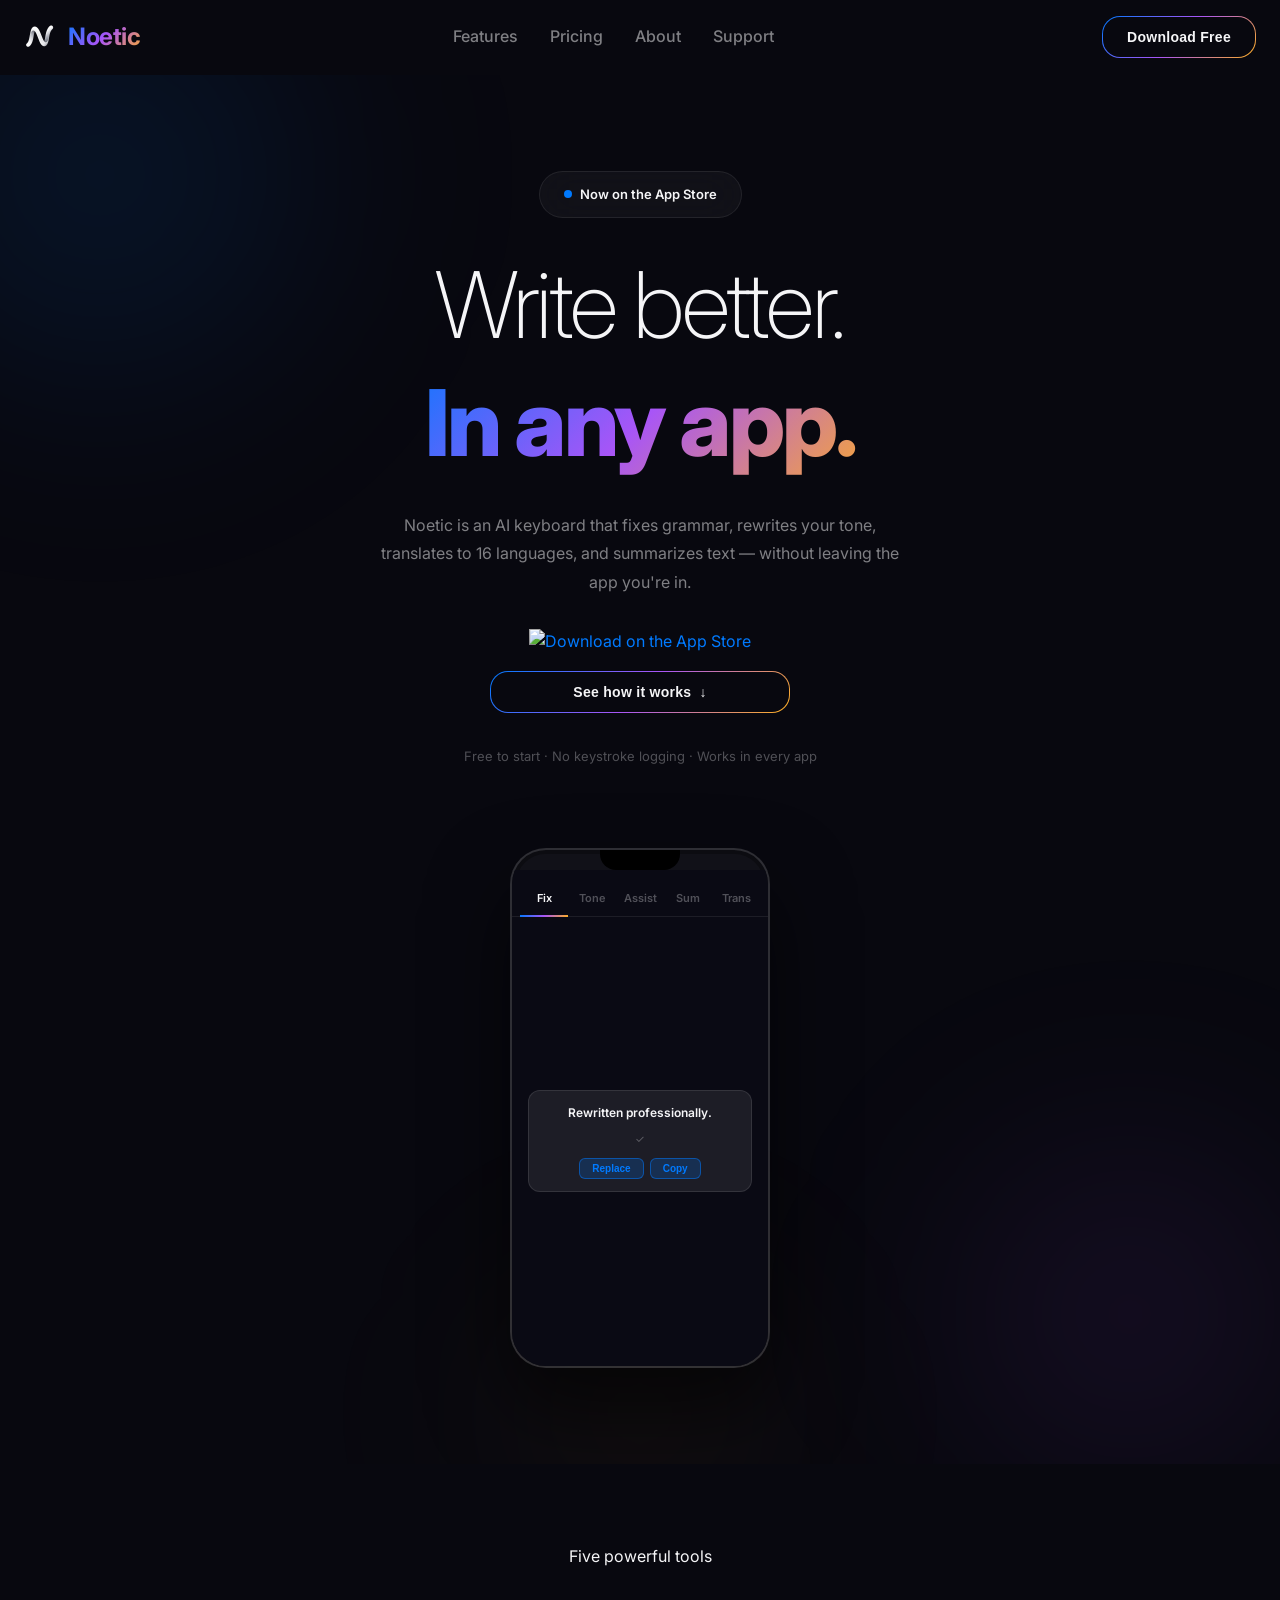
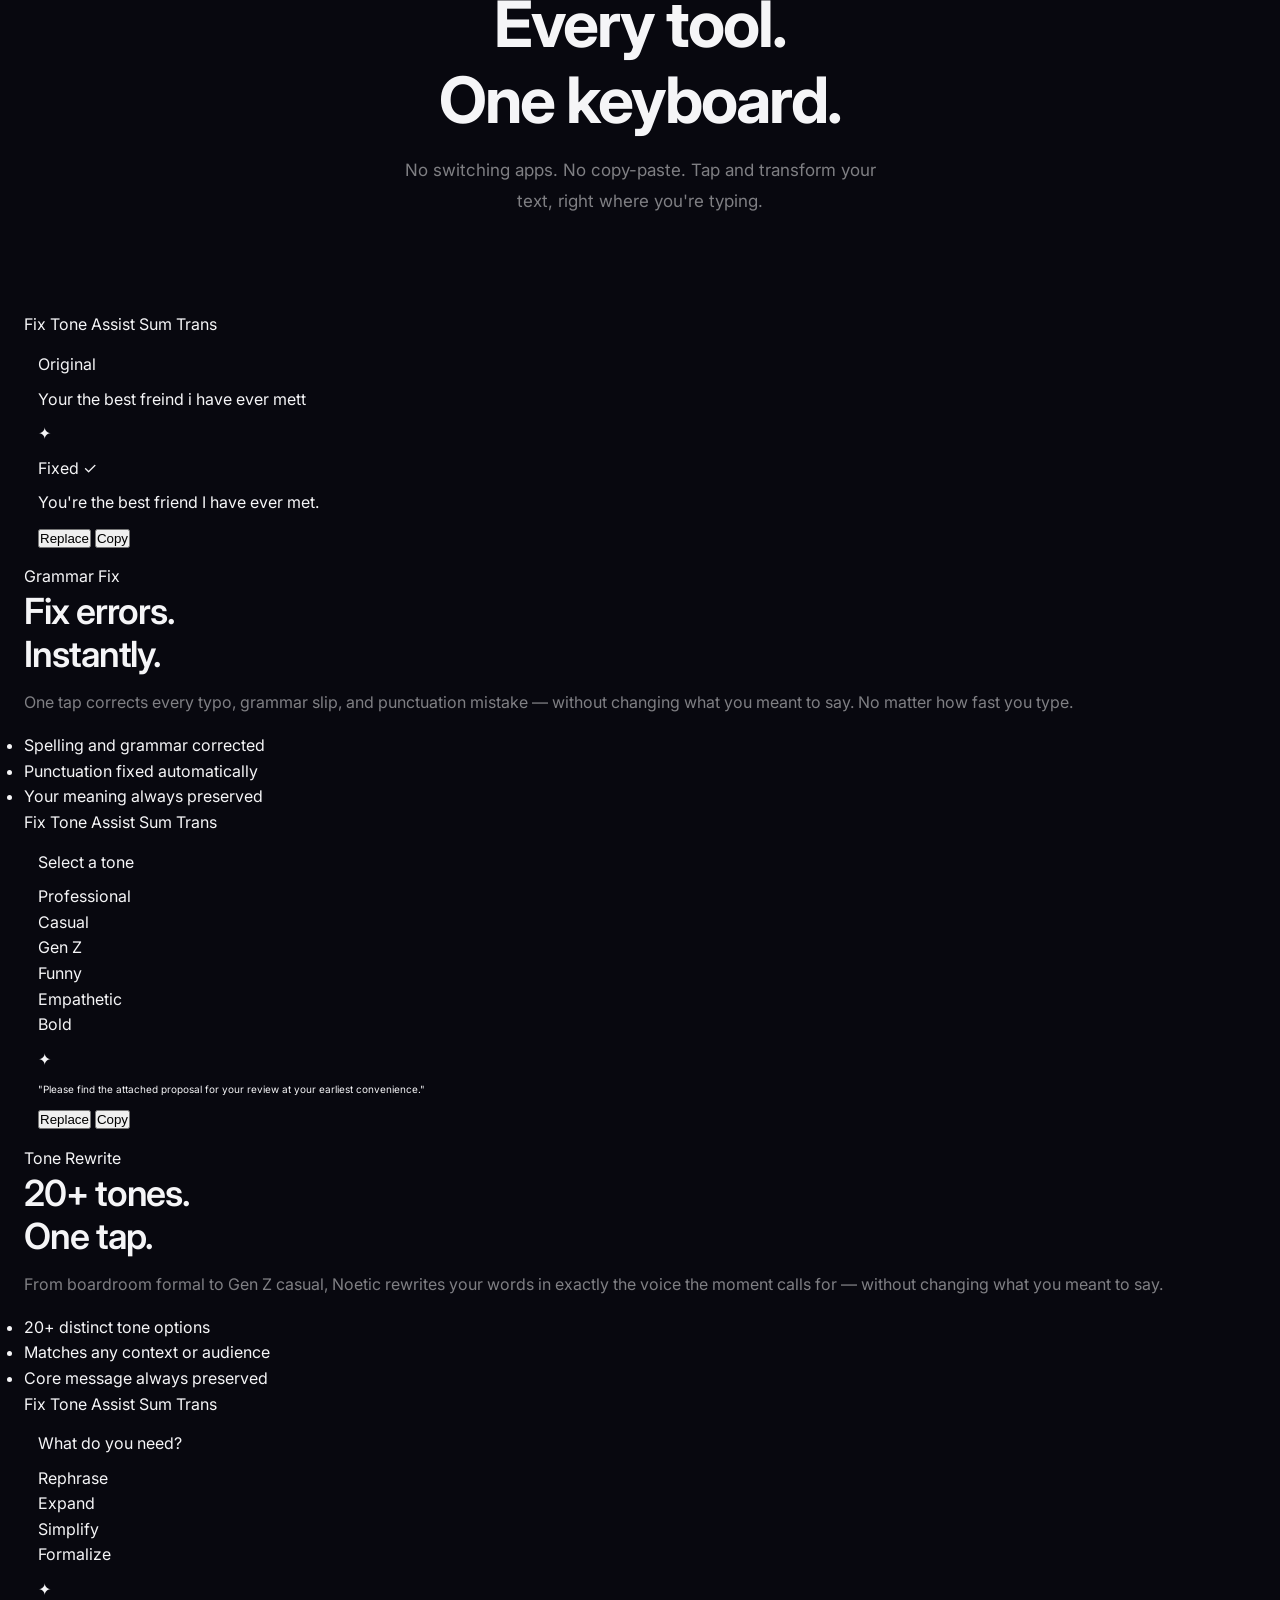
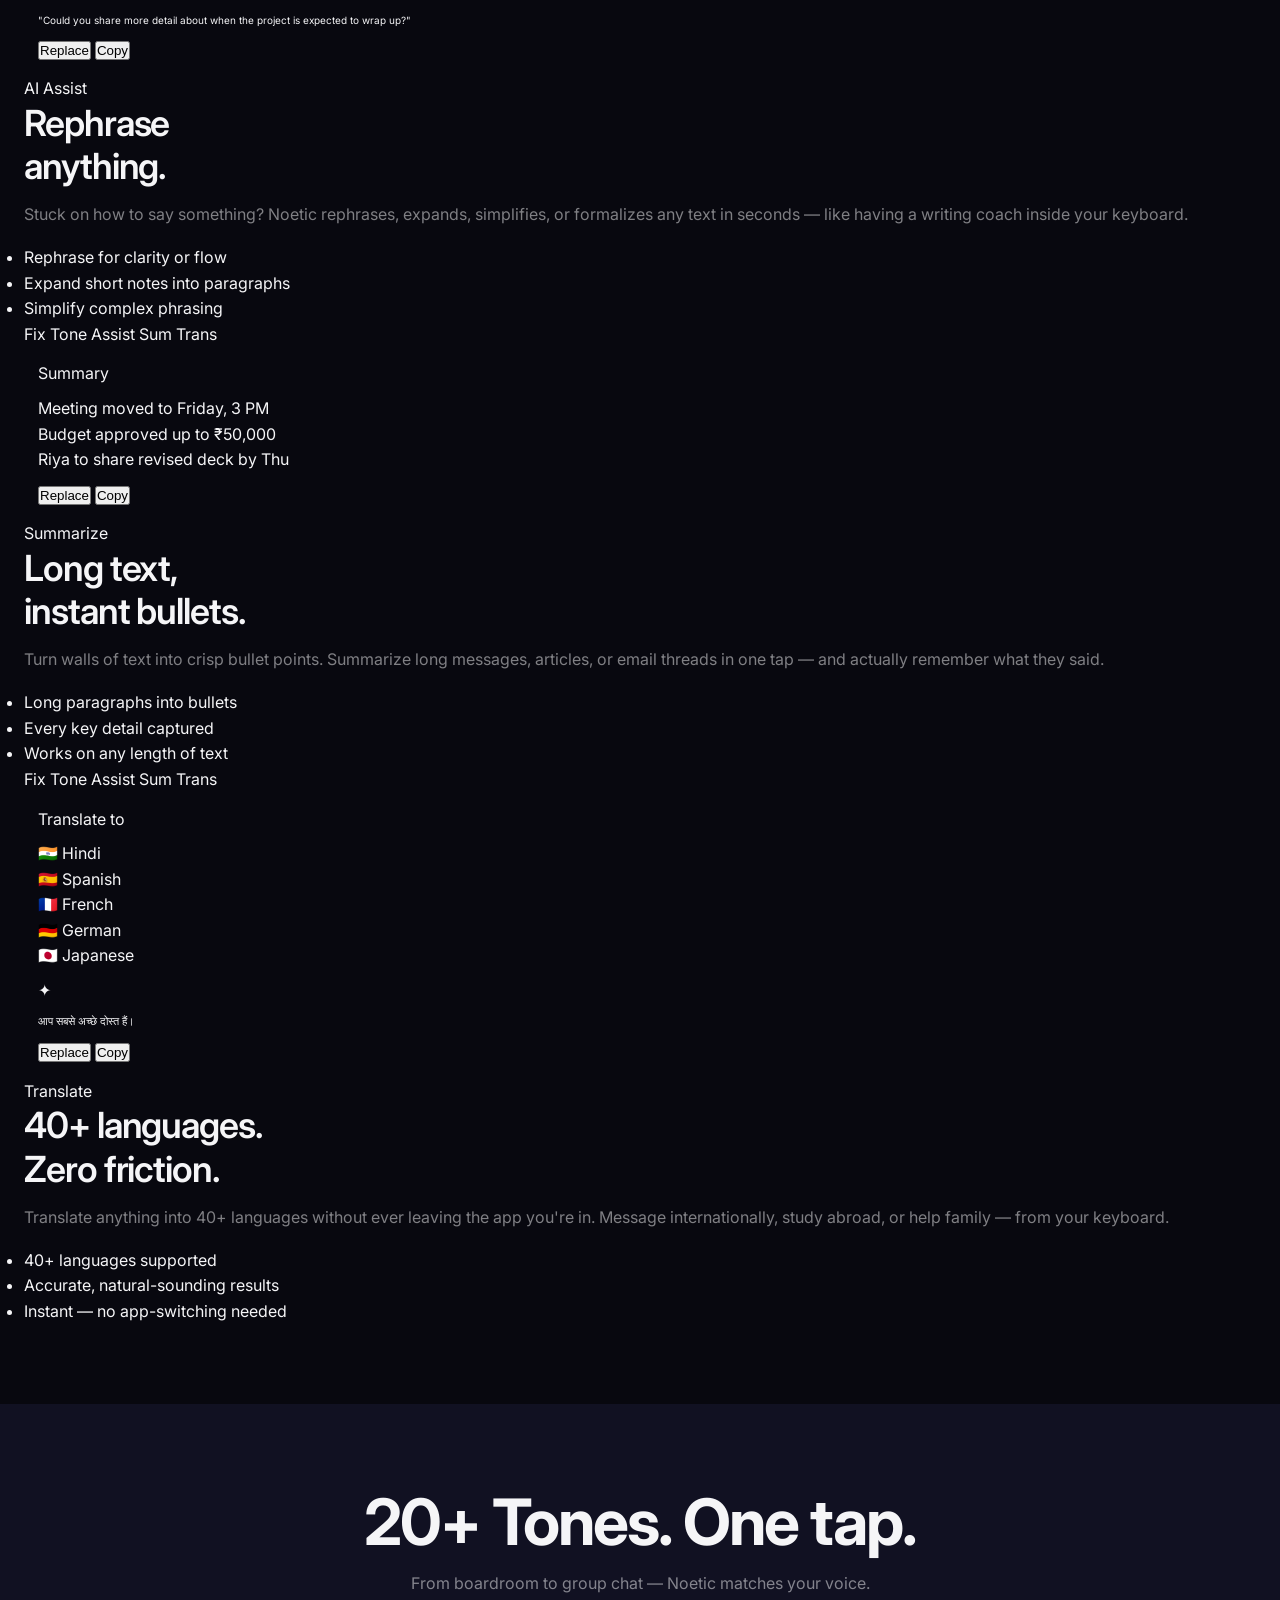
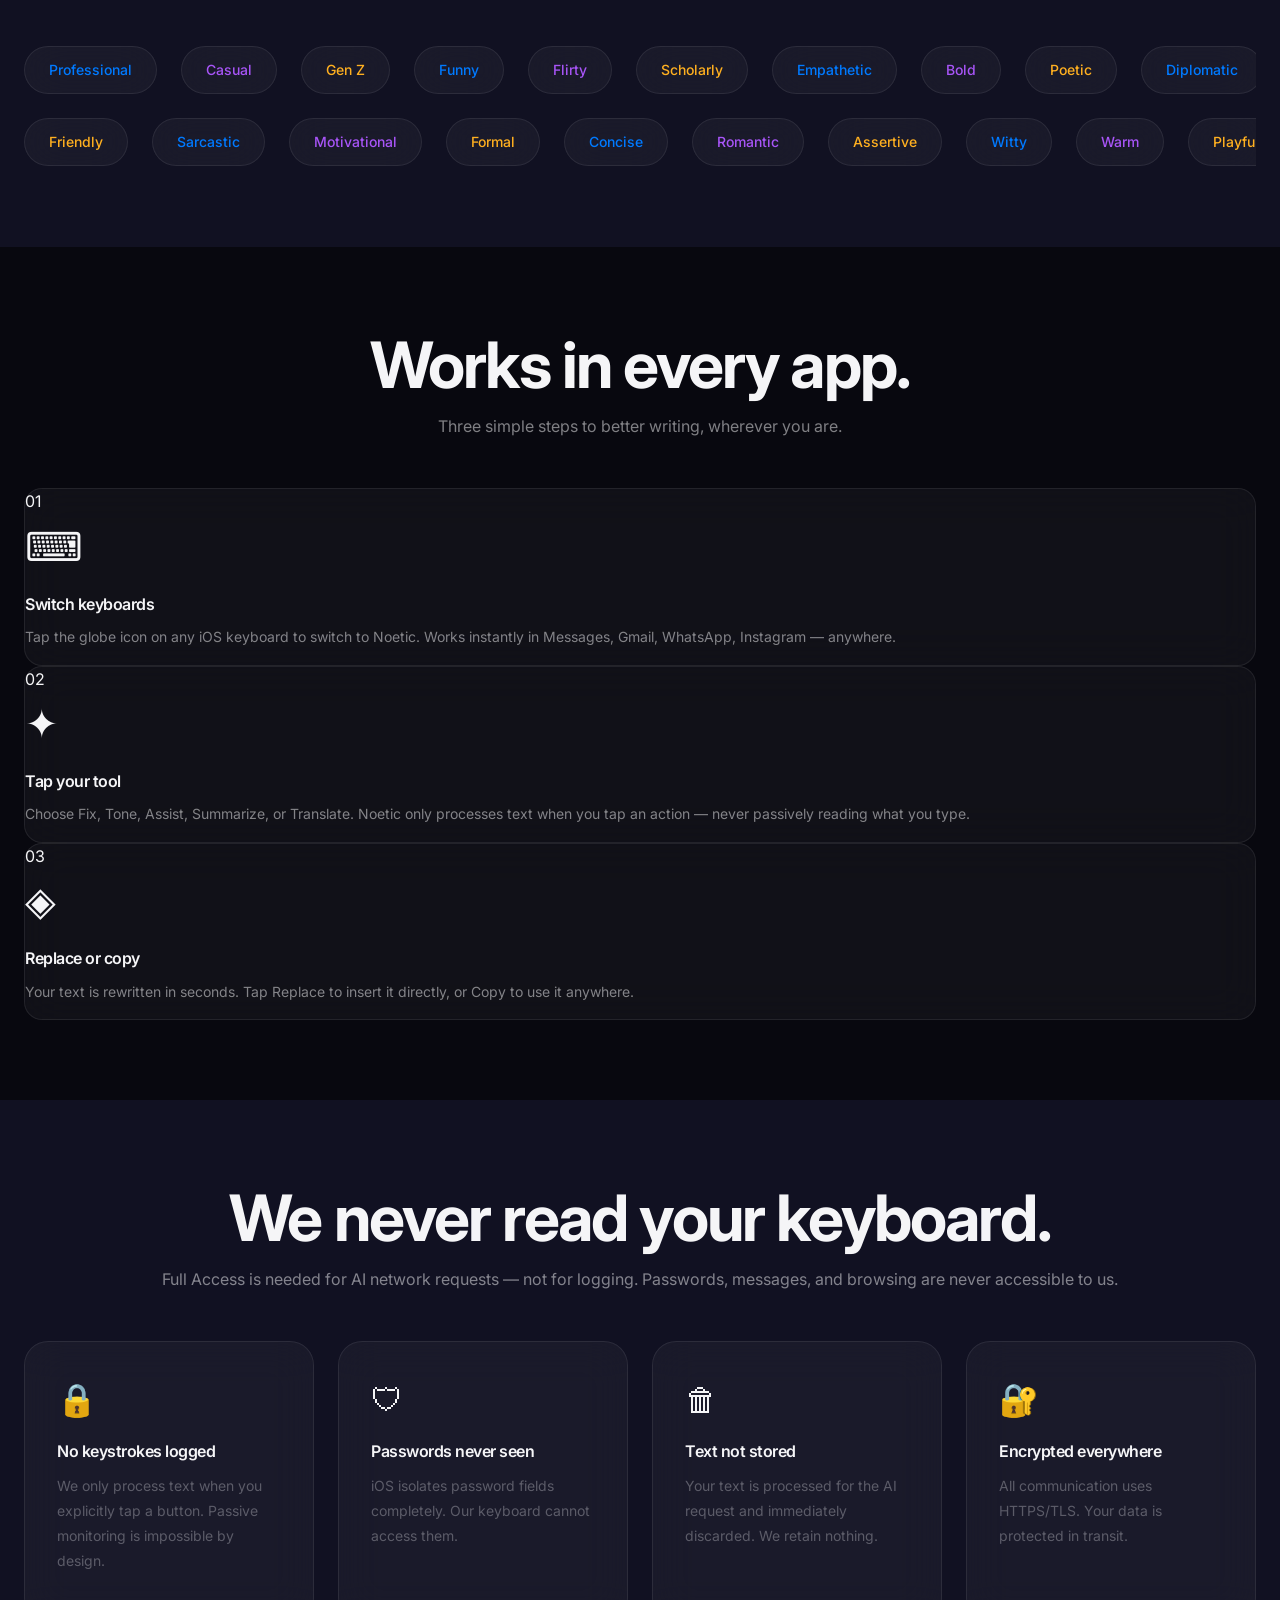
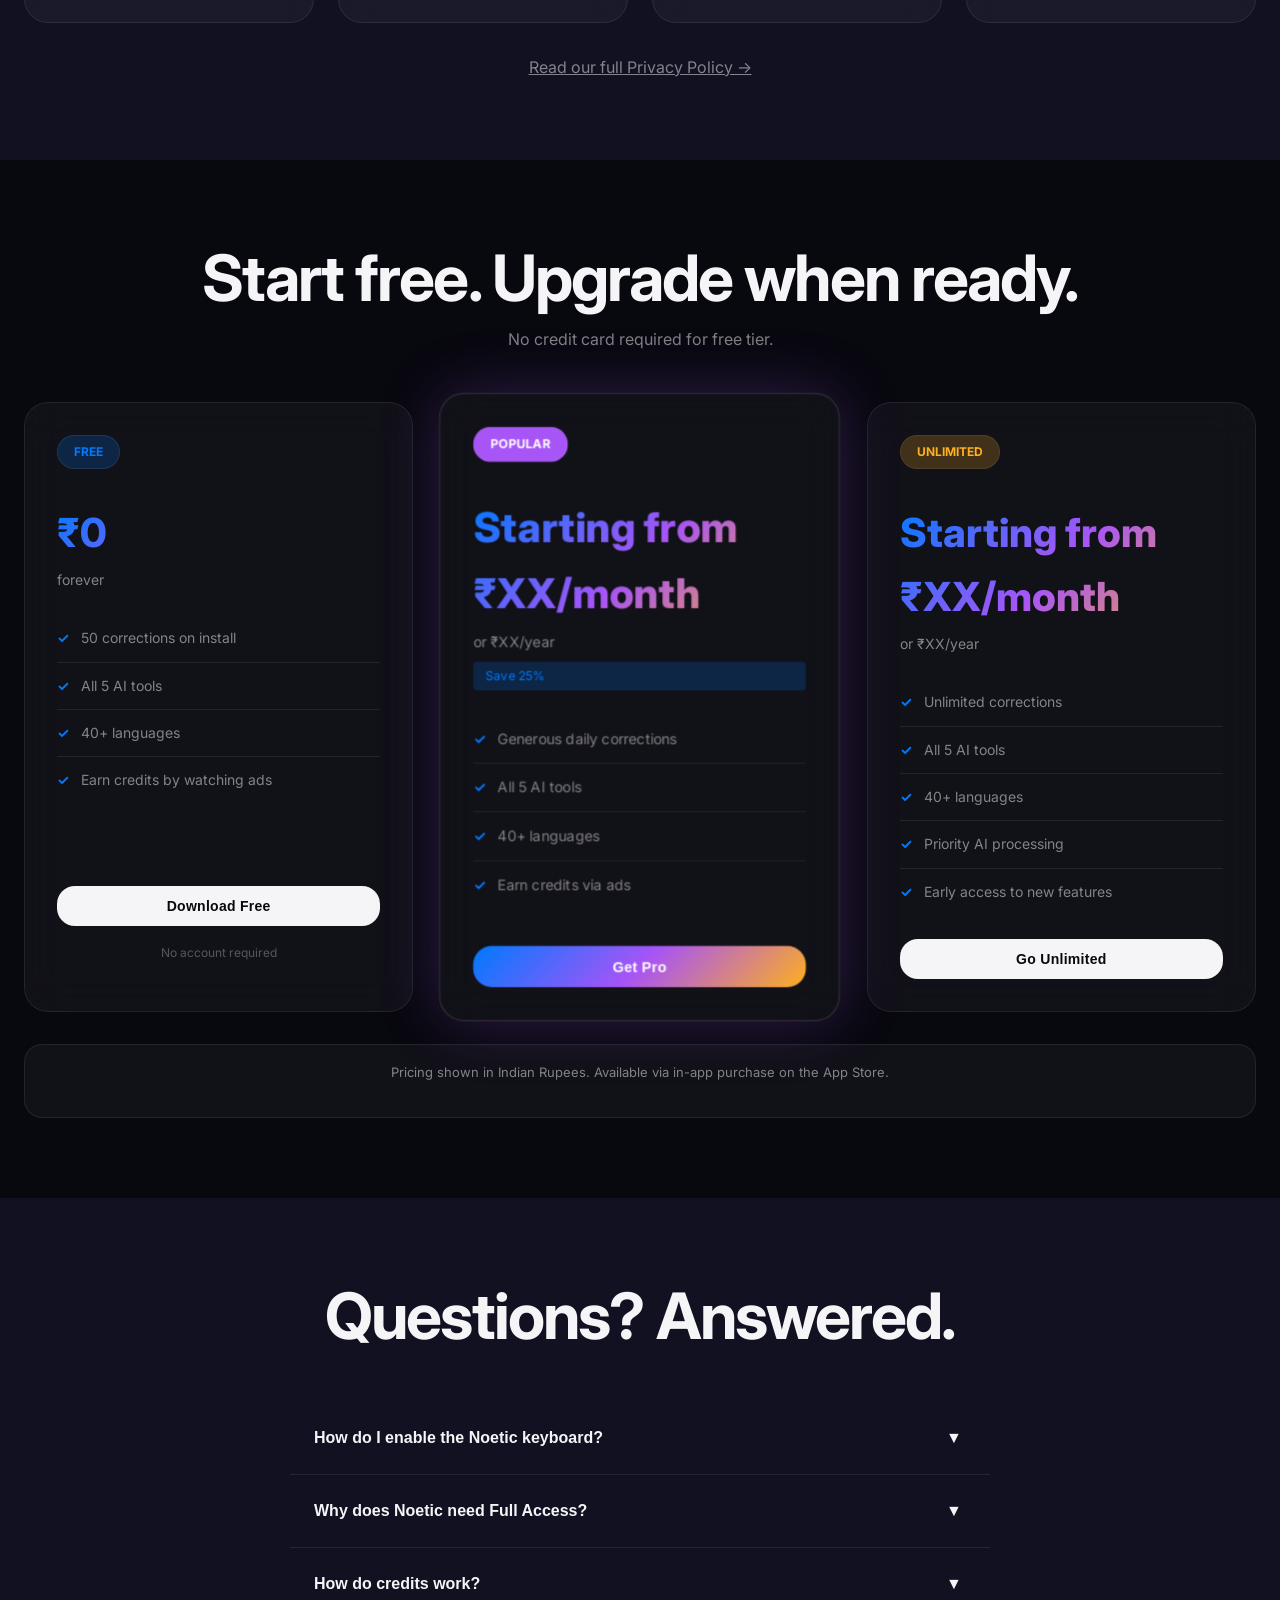
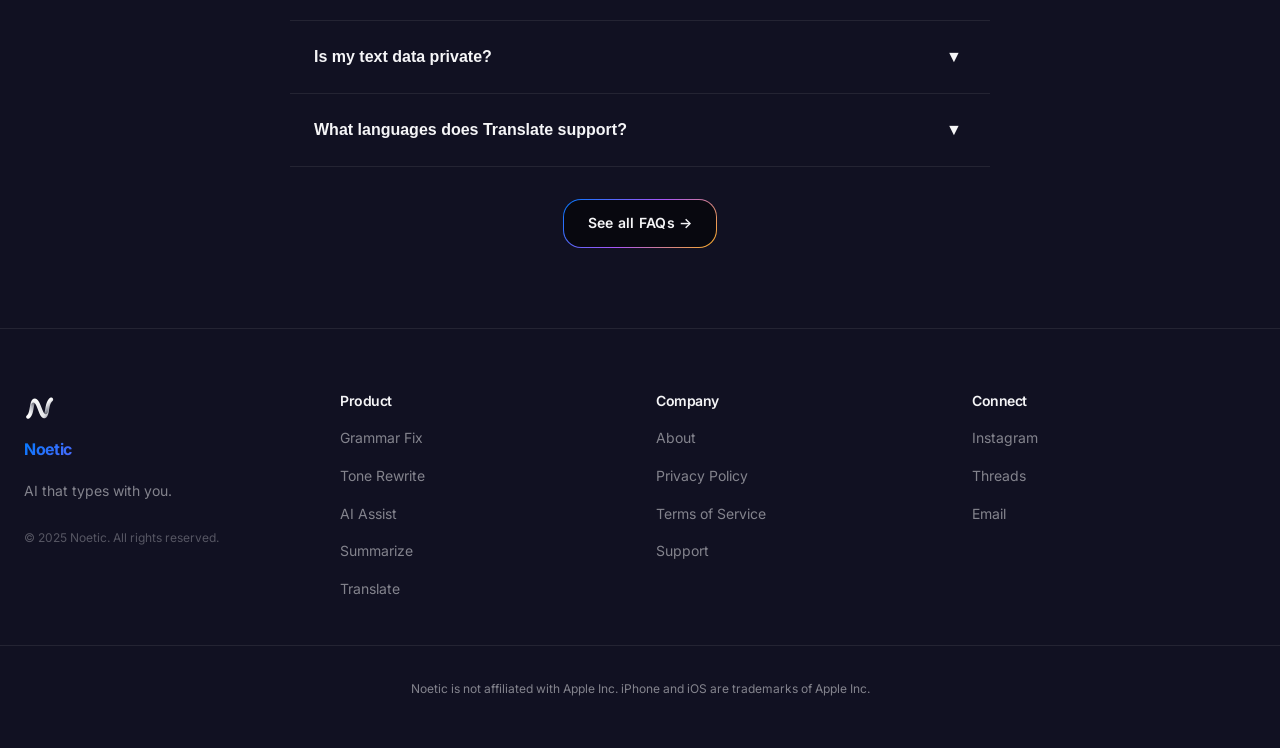
==== commit 02091130: "Update index.html" ====
--- a/index.html
+++ b/index.html
@@ -126,48 +126,233 @@
   </div>
 </section>
 
-<!-- FEATURE STRIP -->
-<section class="section" id="features" style="background: var(--bg); padding: 5rem 0;">
-  <div class="container reveal">
-    <h2 style="text-align: center; margin-bottom: 0.5rem;">Everything you need.</h2>
-    <p style="text-align: center; color: var(--text-secondary); margin-bottom: 3rem; font-size: 16px;">Five powerful AI tools, always at your fingertips.</p>
-    
-    <div style="display: grid; grid-template-columns: repeat(auto-fit, minmax(180px, 1fr)); gap: 1.5rem;" class="reveal-group">
-      <!-- Card 1 -->
-      <div class="glass tilt-card feature-card" style="padding: 2rem 1.5rem; text-align: center; border-radius: var(--radius-lg); transition: all 0.3s ease;">
-        <div style="font-size: 2.5rem; margin-bottom: 1rem;">✦</div>
-        <h3 style="font-size: 16px; margin-bottom: 0.75rem; font-weight: 600;">Grammar Fix</h3>
-        <p style="font-size: 13px; color: var(--text-secondary); line-height: 1.6;">Correct errors in one tap</p>
-      </div>
-      
-      <!-- Card 2 -->
-      <div class="glass tilt-card feature-card" style="padding: 2rem 1.5rem; text-align: center; border-radius: var(--radius-lg); transition: all 0.3s ease;">
-        <div style="font-size: 2.5rem; margin-bottom: 1rem;">🎭</div>
-        <h3 style="font-size: 16px; margin-bottom: 0.75rem; font-weight: 600;">Tone Rewrite</h3>
-        <p style="font-size: 13px; color: var(--text-secondary); line-height: 1.6;">20+ tones from boardroom to Gen Z</p>
-      </div>
-      
-      <!-- Card 3 -->
-      <div class="glass tilt-card feature-card" style="padding: 2rem 1.5rem; text-align: center; border-radius: var(--radius-lg); transition: all 0.3s ease;">
-        <div style="font-size: 2.5rem; margin-bottom: 1rem;">✧</div>
-        <h3 style="font-size: 16px; margin-bottom: 0.75rem; font-weight: 600;">AI Assist</h3>
-        <p style="font-size: 13px; color: var(--text-secondary); line-height: 1.6;">Rephrase and clarify anything</p>
-      </div>
-      
-      <!-- Card 4 -->
-      <div class="glass tilt-card feature-card" style="padding: 2rem 1.5rem; text-align: center; border-radius: var(--radius-lg); transition: all 0.3s ease;">
-        <div style="font-size: 2.5rem; margin-bottom: 1rem;">◈</div>
-        <h3 style="font-size: 16px; margin-bottom: 0.75rem; font-weight: 600;">Summarize</h3>
-        <p style="font-size: 13px; color: var(--text-secondary); line-height: 1.6;">Long text to bullets instantly</p>
-      </div>
-      
-      <!-- Card 5 -->
-      <div class="glass tilt-card feature-card" style="padding: 2rem 1.5rem; text-align: center; border-radius: var(--radius-lg); transition: all 0.3s ease;">
-        <div style="font-size: 2.5rem; margin-bottom: 1rem;">◎</div>
-        <h3 style="font-size: 16px; margin-bottom: 0.75rem; font-weight: 600;">Translate</h3>
-        <p style="font-size: 13px; color: var(--text-secondary); line-height: 1.6;">40+ languages in one tap</p>
-      </div>
-    </div>
+<!-- FEATURE SHOWCASE — ALTERNATING LEFT/RIGHT -->
+<section class="section features-showcase" id="features">
+  <div class="container">
+
+    <!-- Section header -->
+    <div class="reveal" style="text-align: center; margin-bottom: 6rem;">
+      <div class="eyebrow-tag">Five powerful tools</div>
+      <h2 style="margin-top: 1rem; margin-bottom: 1rem;">Every tool.<br>One keyboard.</h2>
+      <p style="max-width: 500px; margin: 0 auto; font-size: 17px;">No switching apps. No copy-paste. Tap and transform your text, right where you're typing.</p>
+    </div>
+
+    <!-- ── Feature 1: Grammar Fix ── iPhone LEFT, text RIGHT -->
+    <div class="feature-row">
+      <div class="feature-phone-col">
+        <div class="feature-glow glow-blue"></div>
+        <div class="iphone-feat">
+          <div class="iphone-feat-notch"></div>
+          <div class="iphone-feat-screen">
+            <div class="iphone-tabs-mini">
+              <span class="tab-mini tab-active">Fix</span>
+              <span class="tab-mini">Tone</span>
+              <span class="tab-mini">Assist</span>
+              <span class="tab-mini">Sum</span>
+              <span class="tab-mini">Trans</span>
+            </div>
+            <div style="flex:1; padding:14px; display:flex; flex-direction:column; gap:9px; overflow:hidden;">
+              <div class="demo-label">Original</div>
+              <div class="demo-bubble demo-bubble-error"><span class="err">Your</span> the best <span class="err">freind</span> i have ever <span class="err">mett</span></div>
+              <div class="demo-arrow-row"><div class="demo-arrow-line"></div><div class="demo-arrow-icon">✦</div><div class="demo-arrow-line"></div></div>
+              <div class="demo-label demo-label-ok">Fixed ✓</div>
+              <div class="demo-bubble demo-bubble-ok">You're the best friend I have ever met.</div>
+              <div class="demo-btns">
+                <button class="demo-action primary">Replace</button>
+                <button class="demo-action ghost">Copy</button>
+              </div>
+            </div>
+          </div>
+        </div>
+      </div>
+      <div class="feature-text-col">
+        <div class="feat-chip feat-chip-blue">Grammar Fix</div>
+        <h3 class="feat-h3">Fix errors.<br>Instantly.</h3>
+        <p class="feat-p">One tap corrects every typo, grammar slip, and punctuation mistake — without changing what you meant to say. No matter how fast you type.</p>
+        <ul class="feat-list">
+          <li>Spelling and grammar corrected</li>
+          <li>Punctuation fixed automatically</li>
+          <li>Your meaning always preserved</li>
+        </ul>
+      </div>
+    </div>
+
+    <!-- ── Feature 2: Tone Rewrite ── text LEFT, iPhone RIGHT -->
+    <div class="feature-row feature-row-flip">
+      <div class="feature-phone-col">
+        <div class="feature-glow glow-violet"></div>
+        <div class="iphone-feat">
+          <div class="iphone-feat-notch"></div>
+          <div class="iphone-feat-screen">
+            <div class="iphone-tabs-mini">
+              <span class="tab-mini">Fix</span>
+              <span class="tab-mini tab-active">Tone</span>
+              <span class="tab-mini">Assist</span>
+              <span class="tab-mini">Sum</span>
+              <span class="tab-mini">Trans</span>
+            </div>
+            <div style="flex:1; padding:14px; display:flex; flex-direction:column; gap:9px; overflow:hidden;">
+              <div class="demo-label">Select a tone</div>
+              <div class="tone-chip-grid">
+                <div class="tone-chip tone-chip-on">Professional</div>
+                <div class="tone-chip">Casual</div>
+                <div class="tone-chip">Gen Z</div>
+                <div class="tone-chip">Funny</div>
+                <div class="tone-chip">Empathetic</div>
+                <div class="tone-chip">Bold</div>
+              </div>
+              <div class="demo-arrow-row"><div class="demo-arrow-line"></div><div class="demo-arrow-icon">✦</div><div class="demo-arrow-line"></div></div>
+              <div class="demo-bubble demo-bubble-ok" style="font-size:10px;">"Please find the attached proposal for your review at your earliest convenience."</div>
+              <div class="demo-btns">
+                <button class="demo-action primary">Replace</button>
+                <button class="demo-action ghost">Copy</button>
+              </div>
+            </div>
+          </div>
+        </div>
+      </div>
+      <div class="feature-text-col">
+        <div class="feat-chip feat-chip-violet">Tone Rewrite</div>
+        <h3 class="feat-h3">20+ tones.<br>One tap.</h3>
+        <p class="feat-p">From boardroom formal to Gen Z casual, Noetic rewrites your words in exactly the voice the moment calls for — without changing what you meant to say.</p>
+        <ul class="feat-list">
+          <li>20+ distinct tone options</li>
+          <li>Matches any context or audience</li>
+          <li>Core message always preserved</li>
+        </ul>
+      </div>
+    </div>
+
+    <!-- ── Feature 3: AI Assist ── iPhone LEFT, text RIGHT -->
+    <div class="feature-row">
+      <div class="feature-phone-col">
+        <div class="feature-glow glow-mixed"></div>
+        <div class="iphone-feat">
+          <div class="iphone-feat-notch"></div>
+          <div class="iphone-feat-screen">
+            <div class="iphone-tabs-mini">
+              <span class="tab-mini">Fix</span>
+              <span class="tab-mini">Tone</span>
+              <span class="tab-mini tab-active">Assist</span>
+              <span class="tab-mini">Sum</span>
+              <span class="tab-mini">Trans</span>
+            </div>
+            <div style="flex:1; padding:14px; display:flex; flex-direction:column; gap:9px; overflow:hidden;">
+              <div class="demo-label">What do you need?</div>
+              <div class="assist-chip-grid">
+                <div class="assist-chip assist-chip-on">Rephrase</div>
+                <div class="assist-chip">Expand</div>
+                <div class="assist-chip">Simplify</div>
+                <div class="assist-chip">Formalize</div>
+              </div>
+              <div class="demo-arrow-row"><div class="demo-arrow-line"></div><div class="demo-arrow-icon">✦</div><div class="demo-arrow-line"></div></div>
+              <div class="demo-bubble demo-bubble-ok" style="font-size:10px;">"Could you share more detail about when the project is expected to wrap up?"</div>
+              <div class="demo-btns">
+                <button class="demo-action primary">Replace</button>
+                <button class="demo-action ghost">Copy</button>
+              </div>
+            </div>
+          </div>
+        </div>
+      </div>
+      <div class="feature-text-col">
+        <div class="feat-chip feat-chip-blue">AI Assist</div>
+        <h3 class="feat-h3">Rephrase<br>anything.</h3>
+        <p class="feat-p">Stuck on how to say something? Noetic rephrases, expands, simplifies, or formalizes any text in seconds — like having a writing coach inside your keyboard.</p>
+        <ul class="feat-list">
+          <li>Rephrase for clarity or flow</li>
+          <li>Expand short notes into paragraphs</li>
+          <li>Simplify complex phrasing</li>
+        </ul>
+      </div>
+    </div>
+
+    <!-- ── Feature 4: Summarize ── text LEFT, iPhone RIGHT -->
+    <div class="feature-row feature-row-flip">
+      <div class="feature-phone-col">
+        <div class="feature-glow glow-gold"></div>
+        <div class="iphone-feat">
+          <div class="iphone-feat-notch"></div>
+          <div class="iphone-feat-screen">
+            <div class="iphone-tabs-mini">
+              <span class="tab-mini">Fix</span>
+              <span class="tab-mini">Tone</span>
+              <span class="tab-mini">Assist</span>
+              <span class="tab-mini tab-active">Sum</span>
+              <span class="tab-mini">Trans</span>
+            </div>
+            <div style="flex:1; padding:14px; display:flex; flex-direction:column; gap:9px; overflow:hidden;">
+              <div class="demo-label">Summary</div>
+              <div class="sum-list">
+                <div class="sum-item"><span class="sum-dot"></span><span>Meeting moved to Friday, 3 PM</span></div>
+                <div class="sum-item"><span class="sum-dot"></span><span>Budget approved up to ₹50,000</span></div>
+                <div class="sum-item"><span class="sum-dot"></span><span>Riya to share revised deck by Thu</span></div>
+              </div>
+              <div class="demo-btns" style="margin-top:auto;">
+                <button class="demo-action primary">Replace</button>
+                <button class="demo-action ghost">Copy</button>
+              </div>
+            </div>
+          </div>
+        </div>
+      </div>
+      <div class="feature-text-col">
+        <div class="feat-chip feat-chip-gold">Summarize</div>
+        <h3 class="feat-h3">Long text,<br>instant bullets.</h3>
+        <p class="feat-p">Turn walls of text into crisp bullet points. Summarize long messages, articles, or email threads in one tap — and actually remember what they said.</p>
+        <ul class="feat-list">
+          <li>Long paragraphs into bullets</li>
+          <li>Every key detail captured</li>
+          <li>Works on any length of text</li>
+        </ul>
+      </div>
+    </div>
+
+    <!-- ── Feature 5: Translate ── iPhone LEFT, text RIGHT -->
+    <div class="feature-row">
+      <div class="feature-phone-col">
+        <div class="feature-glow glow-blue"></div>
+        <div class="iphone-feat">
+          <div class="iphone-feat-notch"></div>
+          <div class="iphone-feat-screen">
+            <div class="iphone-tabs-mini">
+              <span class="tab-mini">Fix</span>
+              <span class="tab-mini">Tone</span>
+              <span class="tab-mini">Assist</span>
+              <span class="tab-mini">Sum</span>
+              <span class="tab-mini tab-active">Trans</span>
+            </div>
+            <div style="flex:1; padding:14px; display:flex; flex-direction:column; gap:9px; overflow:hidden;">
+              <div class="demo-label">Translate to</div>
+              <div class="lang-list">
+                <div class="lang-row lang-row-on">🇮🇳 <span>Hindi</span></div>
+                <div class="lang-row">🇪🇸 <span>Spanish</span></div>
+                <div class="lang-row">🇫🇷 <span>French</span></div>
+                <div class="lang-row">🇩🇪 <span>German</span></div>
+                <div class="lang-row">🇯🇵 <span>Japanese</span></div>
+              </div>
+              <div class="demo-arrow-row"><div class="demo-arrow-line"></div><div class="demo-arrow-icon">✦</div><div class="demo-arrow-line"></div></div>
+              <div class="demo-bubble demo-bubble-ok" style="font-size:11px;">आप सबसे अच्छे दोस्त हैं।</div>
+              <div class="demo-btns">
+                <button class="demo-action primary">Replace</button>
+                <button class="demo-action ghost">Copy</button>
+              </div>
+            </div>
+          </div>
+        </div>
+      </div>
+      <div class="feature-text-col">
+        <div class="feat-chip feat-chip-blue">Translate</div>
+        <h3 class="feat-h3">40+ languages.<br>Zero friction.</h3>
+        <p class="feat-p">Translate anything into 40+ languages without ever leaving the app you're in. Message internationally, study abroad, or help family — from your keyboard.</p>
+        <ul class="feat-list">
+          <li>40+ languages supported</li>
+          <li>Accurate, natural-sounding results</li>
+          <li>Instant — no app-switching needed</li>
+        </ul>
+      </div>
+    </div>
+
   </div>
 </section>
 
@@ -239,23 +424,26 @@
     <h2 style="text-align: center; margin-bottom: 0.5rem;">Works in every app.</h2>
     <p style="text-align: center; color: var(--text-secondary); margin-bottom: 3rem; font-size: 16px;">Three simple steps to better writing, wherever you are.</p>
     
-    <div style="display: grid; grid-template-columns: repeat(auto-fit, minmax(280px, 1fr)); gap: 2rem;" class="reveal-group">
+    <div class="how-steps-grid reveal-group">
       <!-- Step 1 -->
-      <div class="glass" style="padding: 2.5rem 2rem; border-radius: var(--radius-lg);">
+      <div class="glass how-step-card">
+        <div class="step-num-label">01</div>
         <div style="font-size: 2.5rem; margin-bottom: 1rem;">⌨</div>
         <h3 style="font-size: 16px; margin-bottom: 0.75rem; font-weight: 600;">Switch keyboards</h3>
         <p style="font-size: 14px; color: var(--text-secondary); line-height: 1.6;">Tap the globe icon on any iOS keyboard to switch to Noetic. Works instantly in Messages, Gmail, WhatsApp, Instagram — anywhere.</p>
       </div>
       
       <!-- Step 2 -->
-      <div class="glass" style="padding: 2.5rem 2rem; border-radius: var(--radius-lg);">
+      <div class="glass how-step-card">
+        <div class="step-num-label">02</div>
         <div style="font-size: 2.5rem; margin-bottom: 1rem;">✦</div>
         <h3 style="font-size: 16px; margin-bottom: 0.75rem; font-weight: 600;">Tap your tool</h3>
         <p style="font-size: 14px; color: var(--text-secondary); line-height: 1.6;">Choose Fix, Tone, Assist, Summarize, or Translate. Noetic only processes text when you tap an action — never passively reading what you type.</p>
       </div>
       
       <!-- Step 3 -->
-      <div class="glass" style="padding: 2.5rem 2rem; border-radius: var(--radius-lg);">
+      <div class="glass how-step-card">
+        <div class="step-num-label">03</div>
         <div style="font-size: 2.5rem; margin-bottom: 1rem;">◈</div>
         <h3 style="font-size: 16px; margin-bottom: 0.75rem; font-weight: 600;">Replace or copy</h3>
         <p style="font-size: 14px; color: var(--text-secondary); line-height: 1.6;">Your text is rewritten in seconds. Tap Replace to insert it directly, or Copy to use it anywhere.</p>
--- a/style.css
+++ b/style.css
@@ -55,16 +55,19 @@
 
 h1 {
   font-size: clamp(48px, 8vw, 92px);
+  font-weight: 700;
 }
 
 h2 {
   font-size: clamp(36px, 6vw, 64px);
   margin-bottom: 1rem;
+  font-weight: 700;
 }
 
 h3 {
   font-size: clamp(24px, 4vw, 36px);
   margin-bottom: 0.75rem;
+  font-weight: 600;
 }
 
 p {
@@ -109,8 +112,7 @@
   font-weight: 600;
   font-size: 14px;
   transition: all 0.3s ease;
-  text-transform: uppercase;
-  letter-spacing: 0.05em;
+  letter-spacing: 0.02em;
 }
 
 .btn-primary {
@@ -122,13 +124,18 @@
 .btn-primary:hover {
   opacity: 0.9;
   transform: translateY(-2px);
+  box-shadow: 0 8px 24px rgba(0,0,0,0.3);
+}
+
+.btn-primary:active {
+  transform: translateY(0);
 }
 
 .btn-ghost {
-background: linear-gradient(var(--bg), var(--bg)) padding-box,
+  background: linear-gradient(var(--bg), var(--bg)) padding-box,
             var(--gradient-brand) border-box;
-border: 1px solid transparent;
-color: var(--text-primary);
+  border: 1px solid transparent;
+  color: var(--text-primary);
 }
 
 .btn-ghost:hover {
@@ -137,6 +144,10 @@
   transform: translateY(-2px);
 }
 
+.btn-ghost:active {
+  transform: translateY(0);
+}
+
 .btn-gradient {
   background: var(--gradient-brand);
   color: white;
@@ -147,6 +158,10 @@
   opacity: 0.9;
   transform: translateY(-2px);
   box-shadow: var(--glow-violet);
+}
+
+.btn-gradient:active {
+  transform: translateY(0);
 }
 
 .btn-sm {
@@ -631,11 +646,13 @@
   font-size: 14px;
   flex-shrink: 0;
   transition: all 0.3s ease;
+  cursor: default;
 }
 
 .tone-pill:hover {
   border-color: var(--border-hover);
   background: var(--surface-hover);
+  transform: translateY(-2px);
 }
 
 .tone-pill.blue { color: var(--blue); }
@@ -845,6 +862,7 @@
   backdrop-filter: blur(24px);
   background: rgba(8,8,15,0.8);
   border-bottom: 1px solid var(--border);
+  box-shadow: 0 4px 20px rgba(0,0,0,0.1);
 }
 
 .nav-container {
